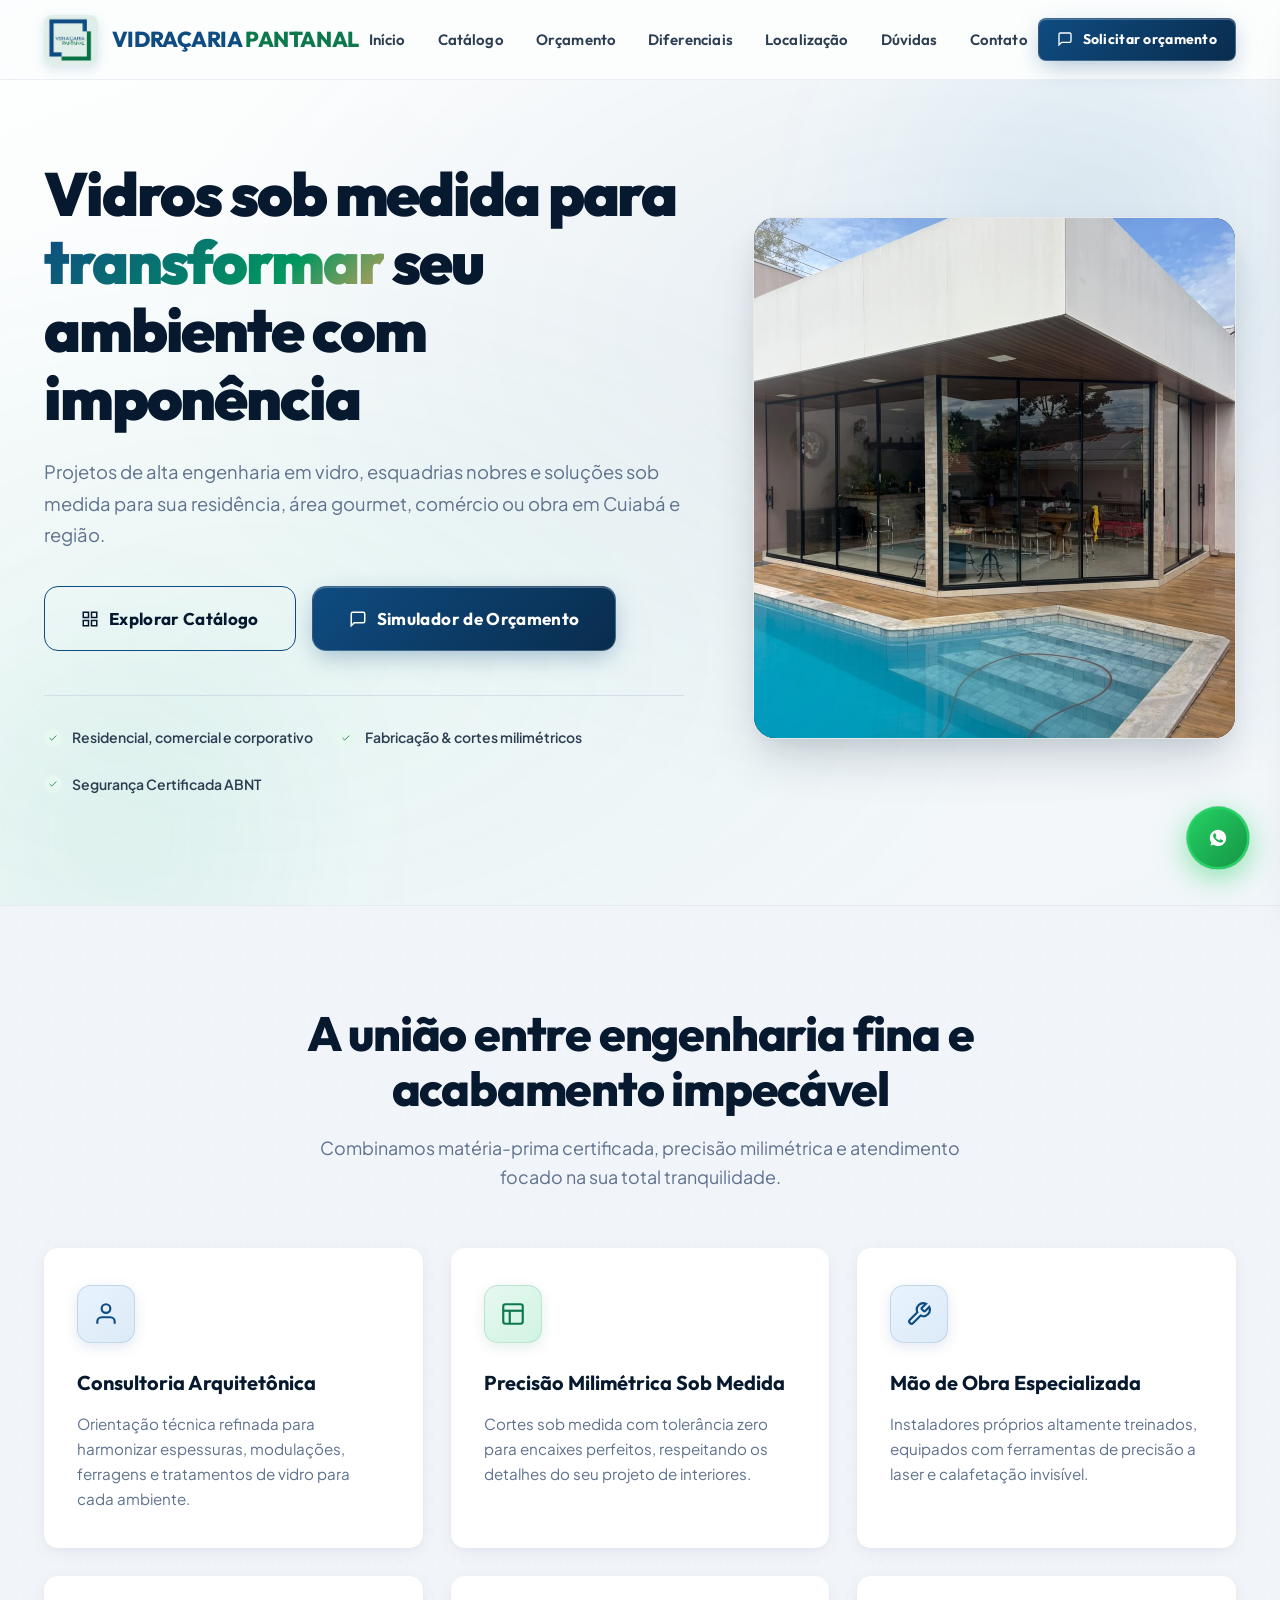
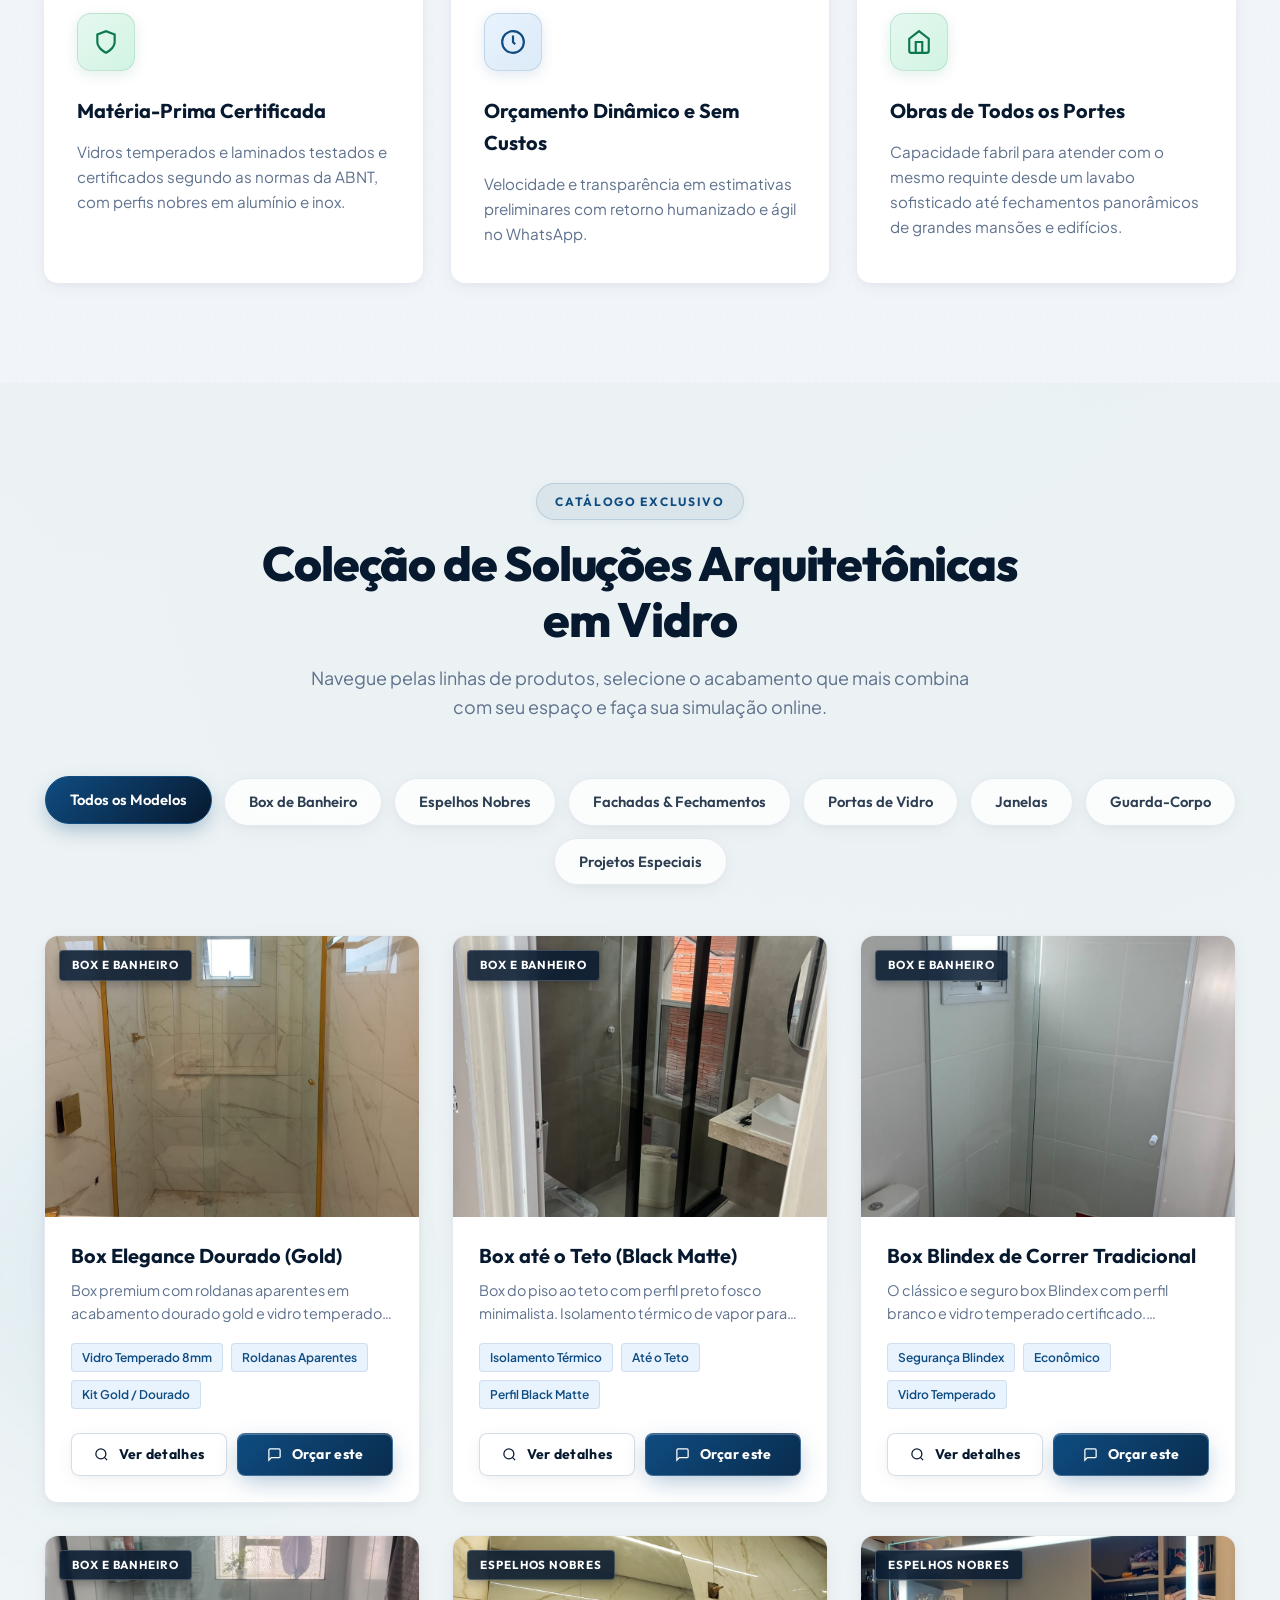
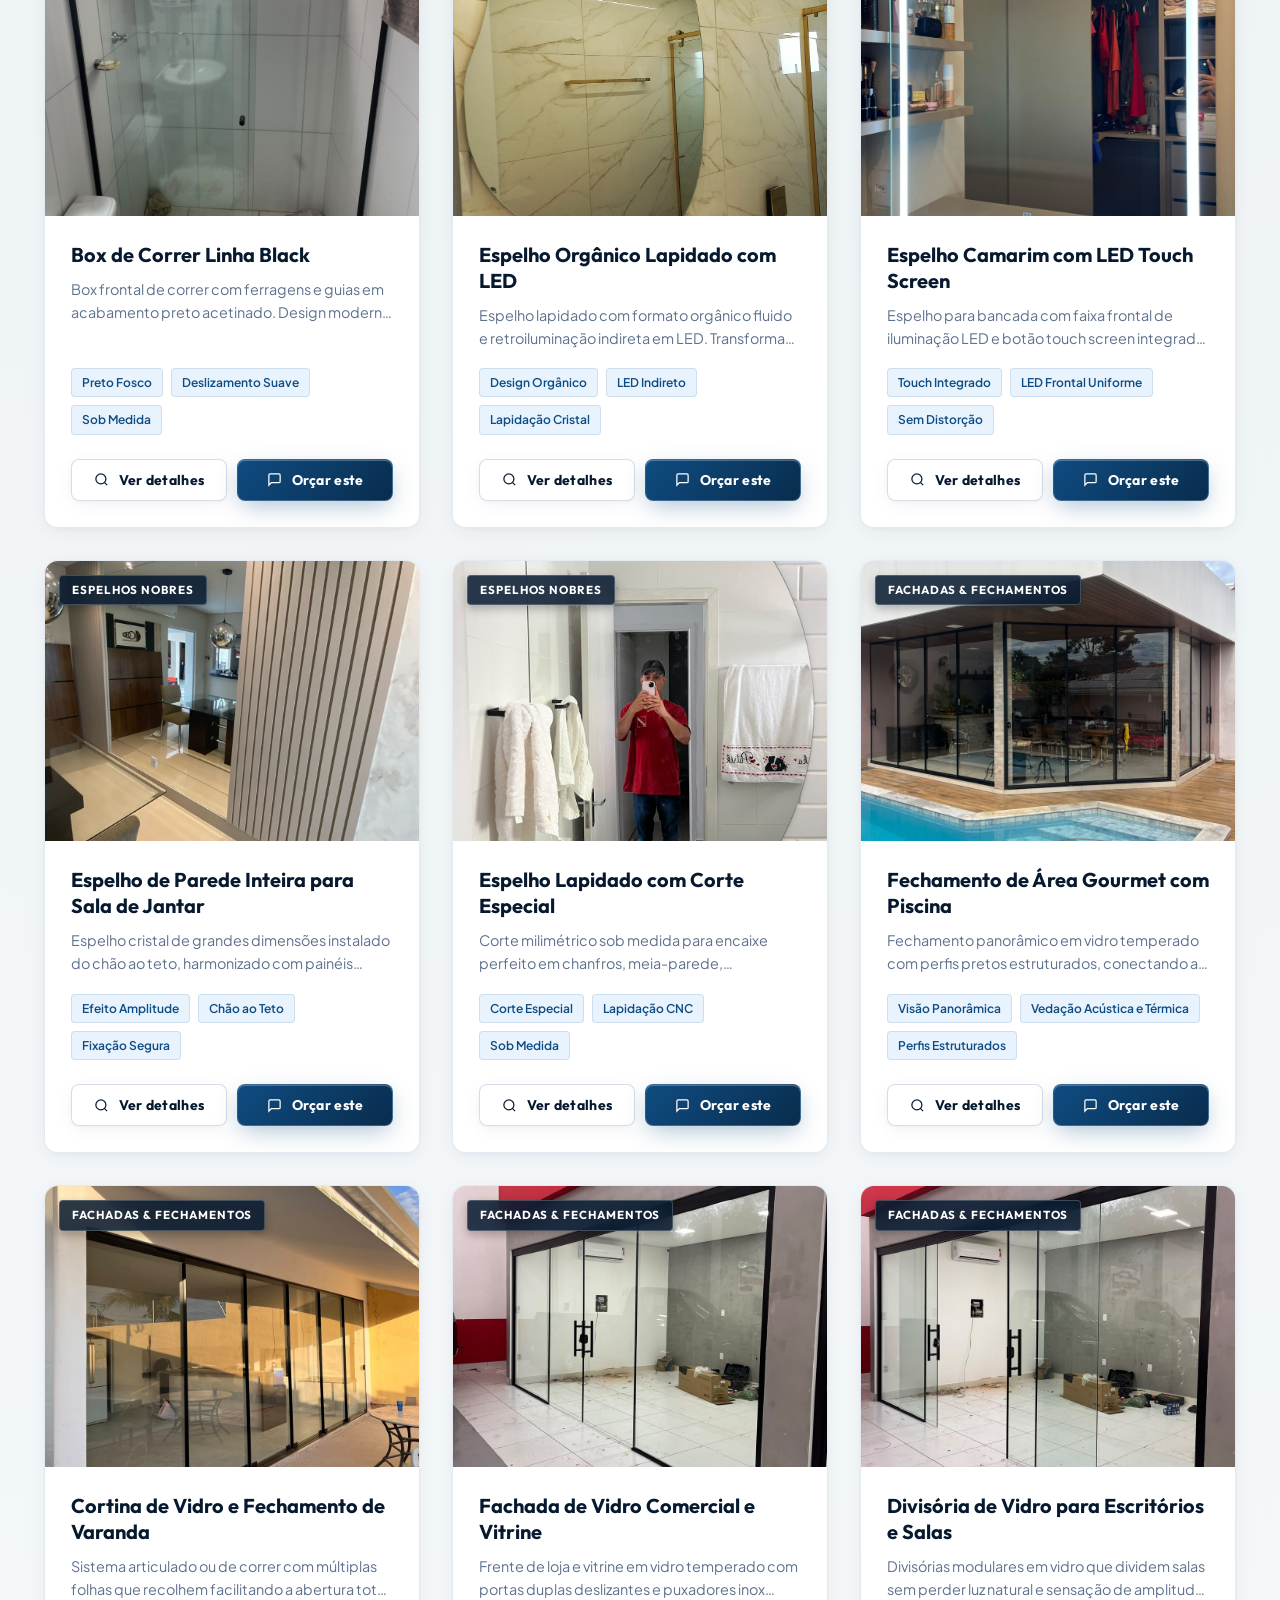
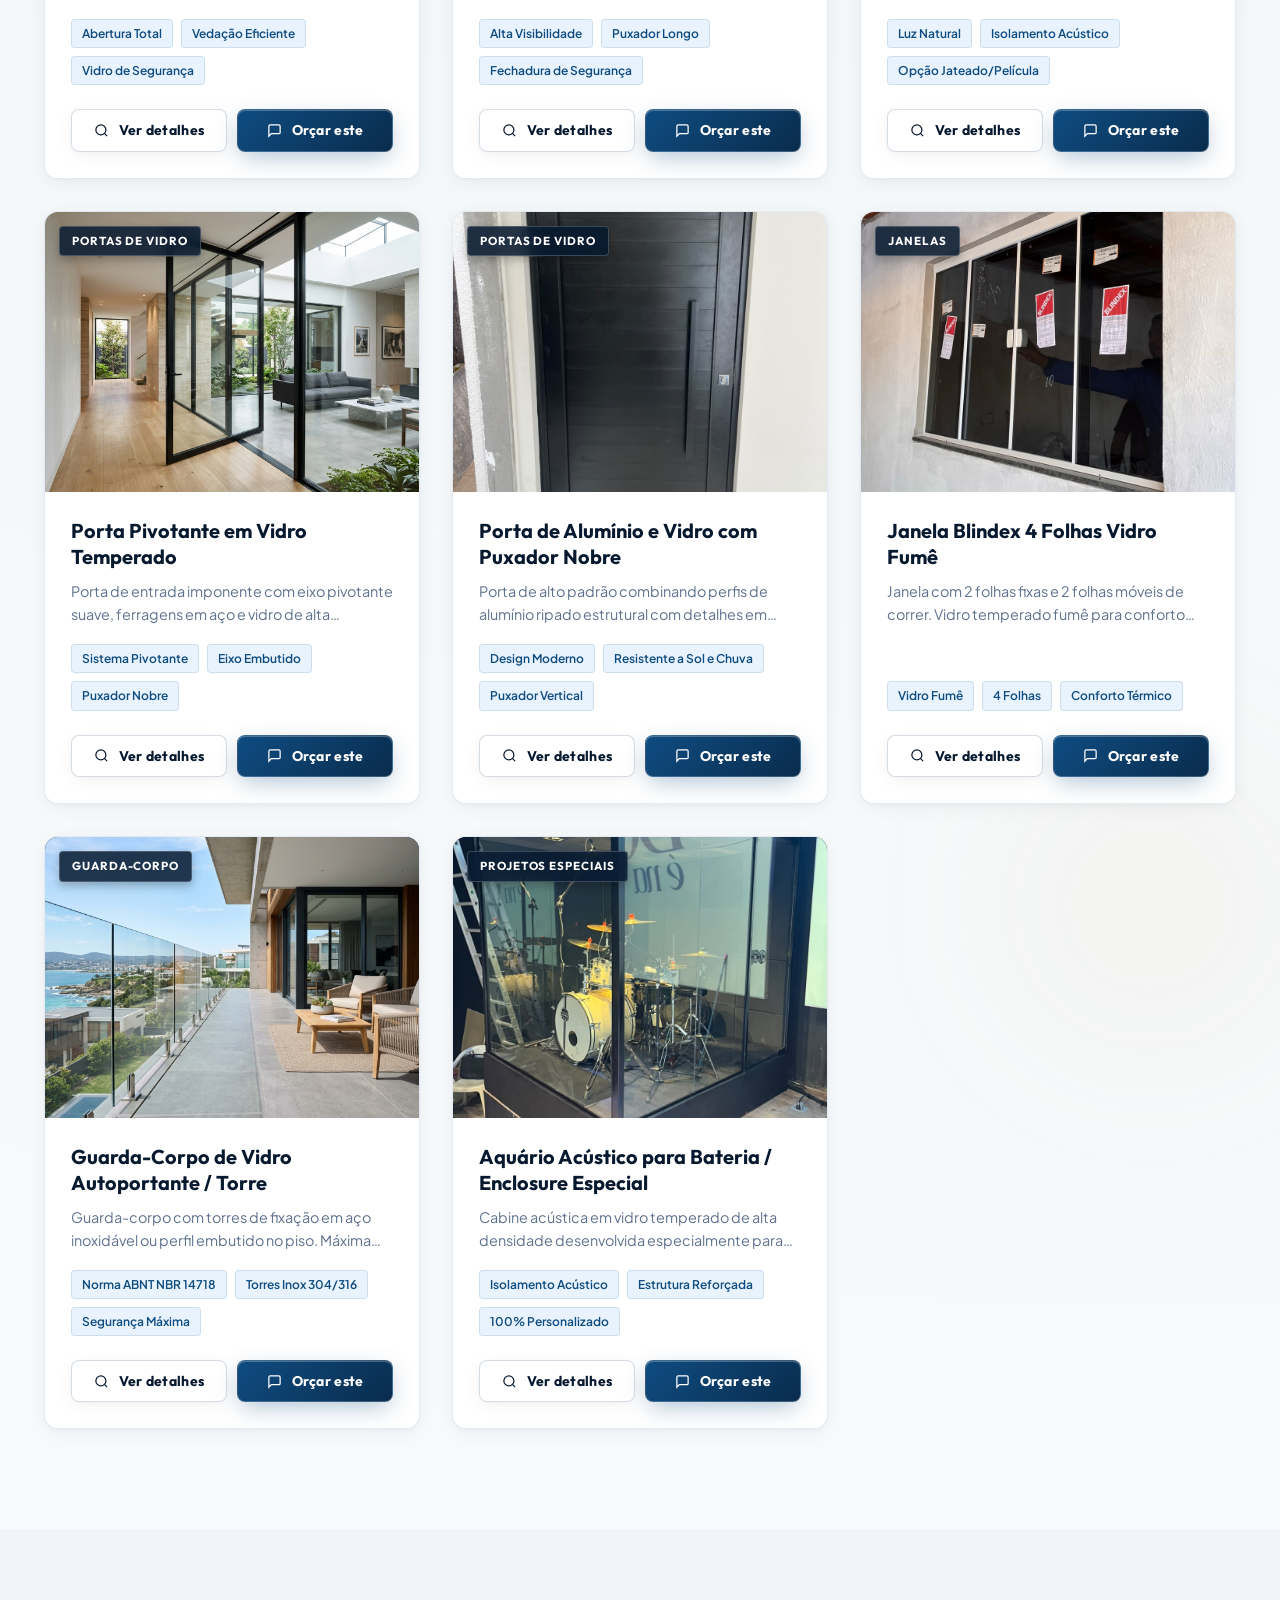
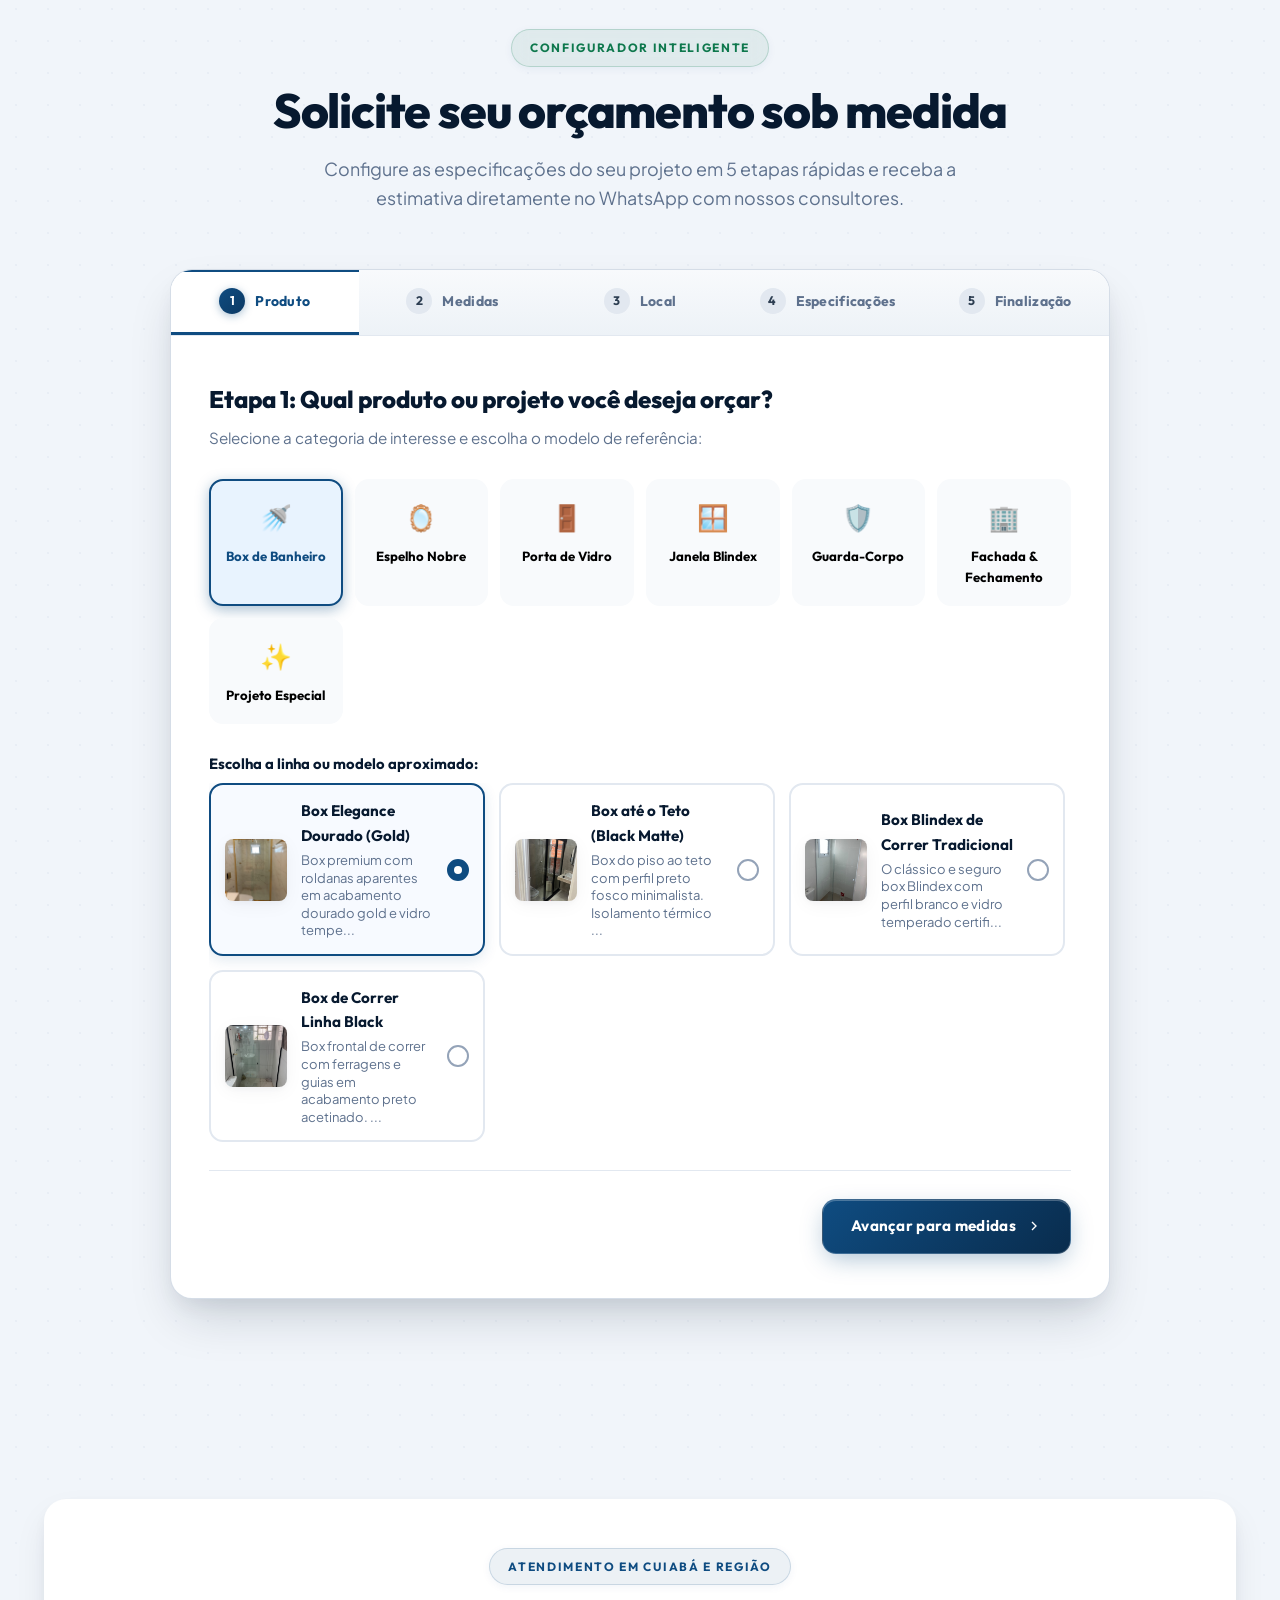
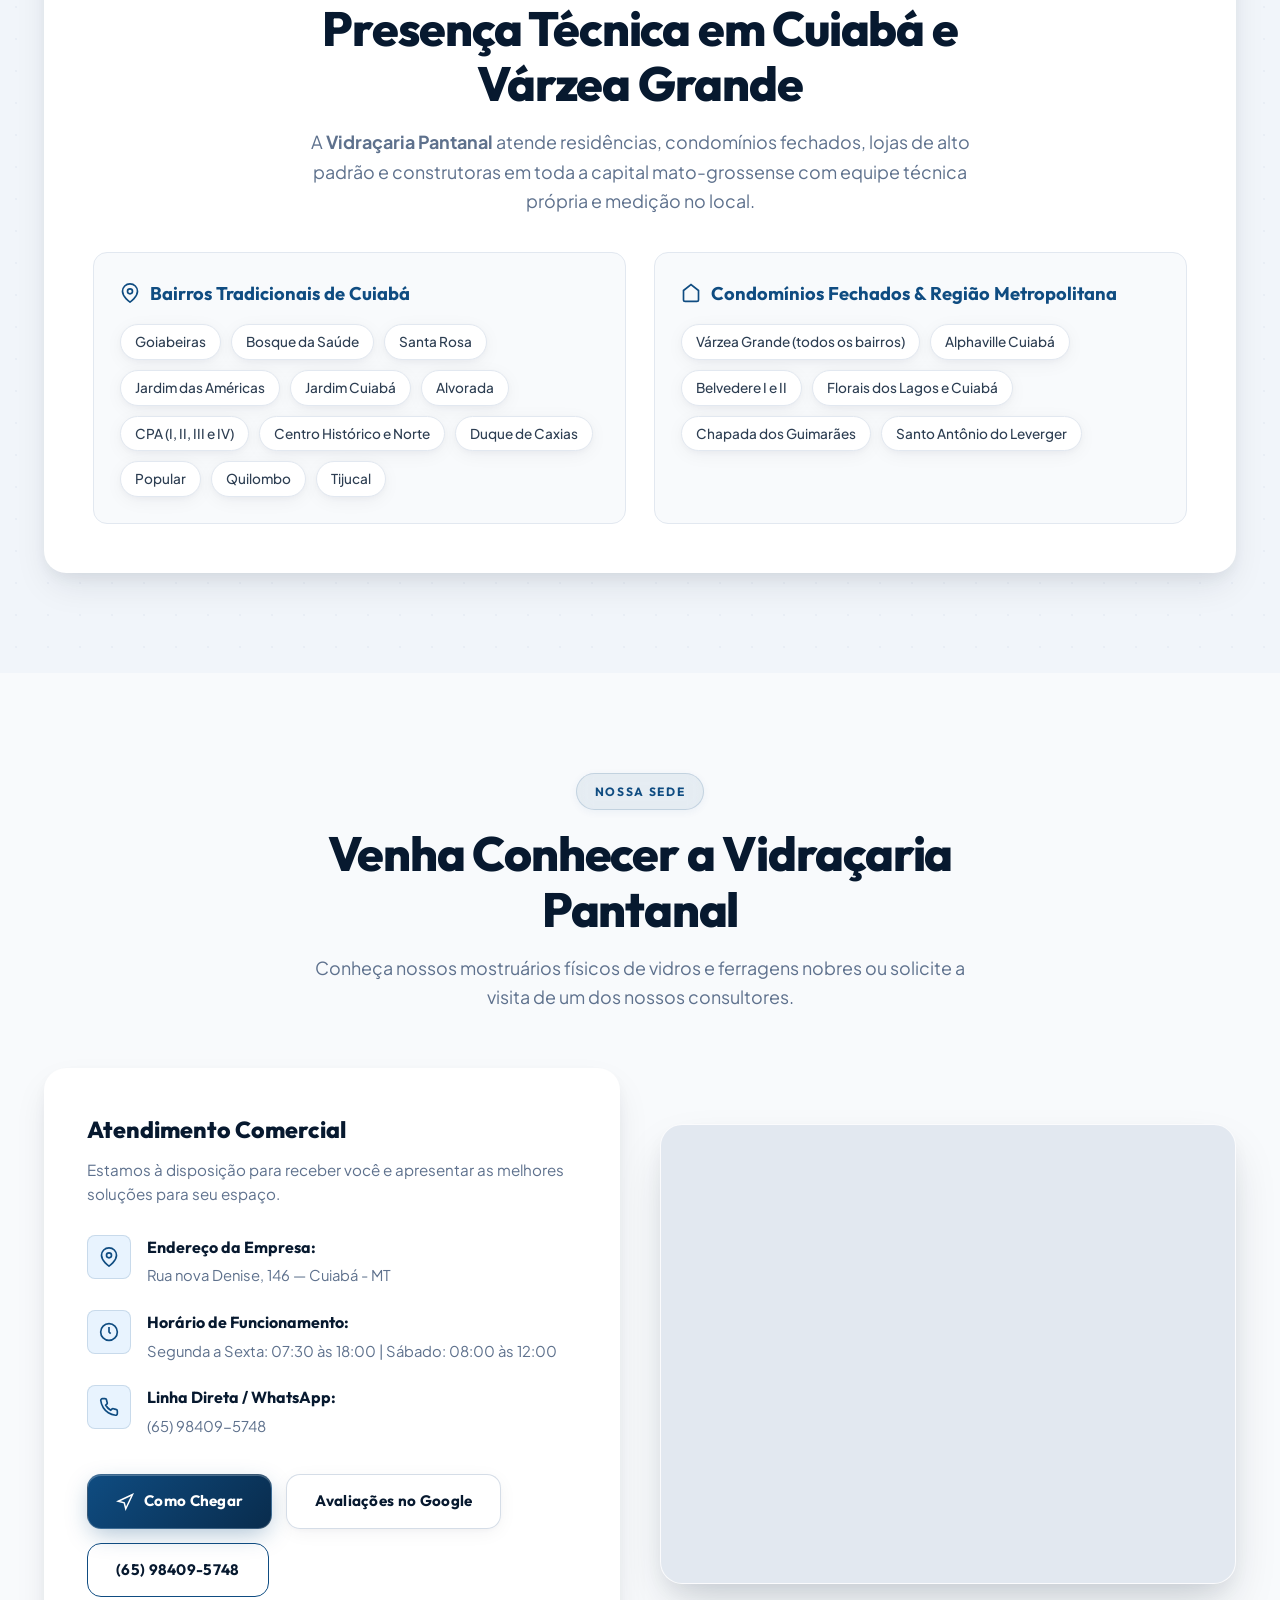
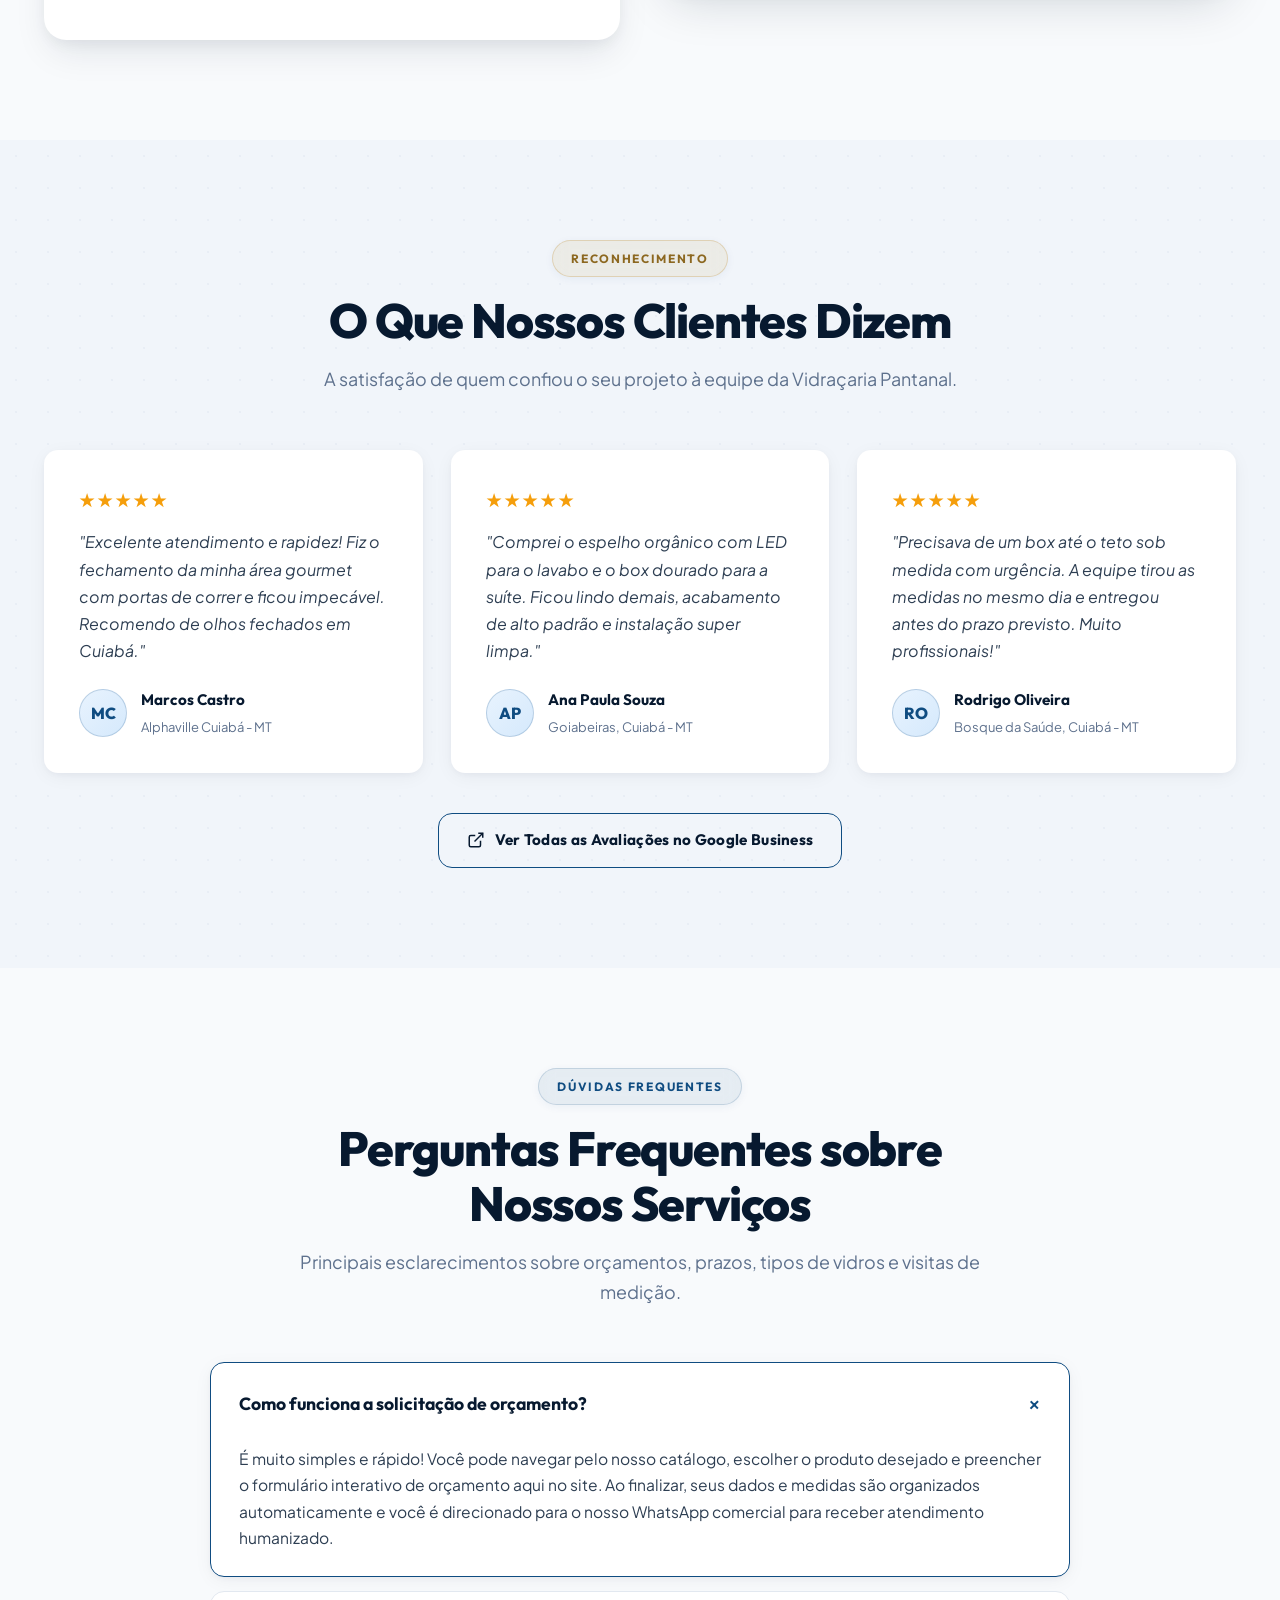
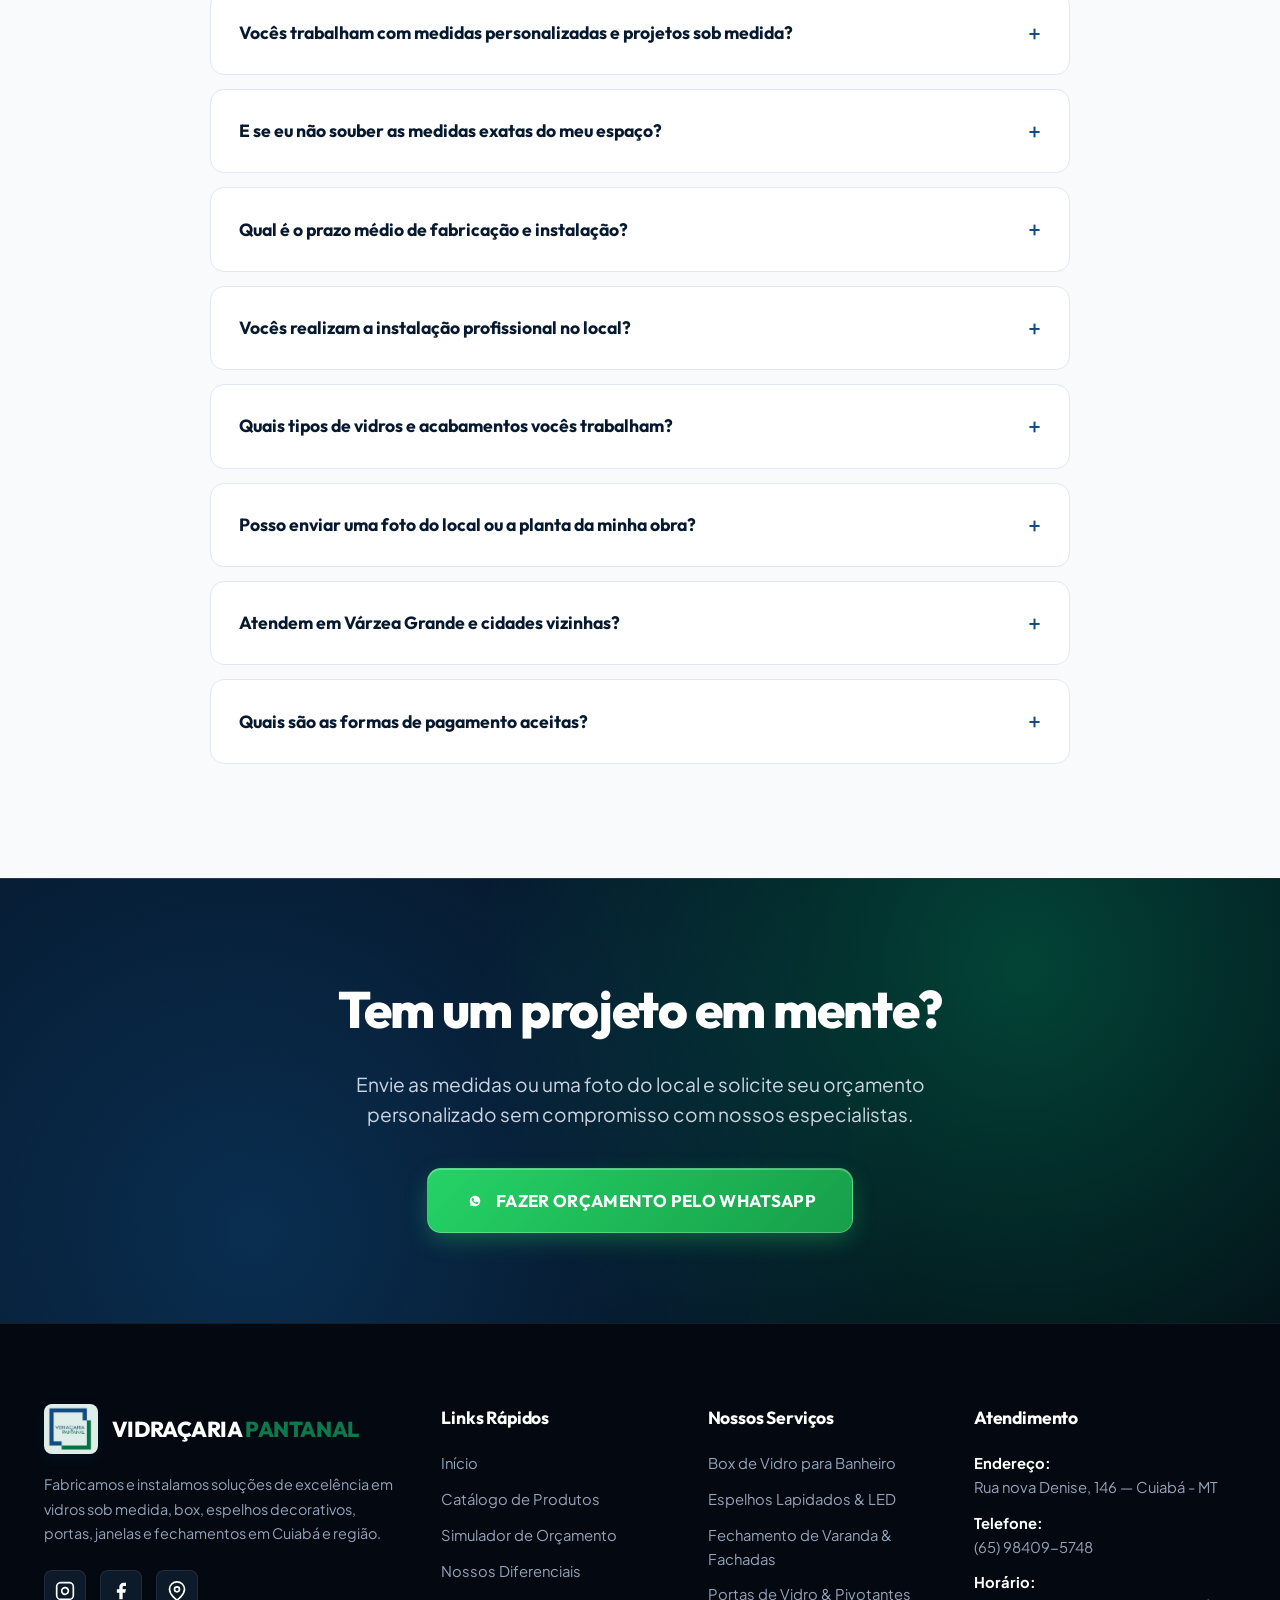
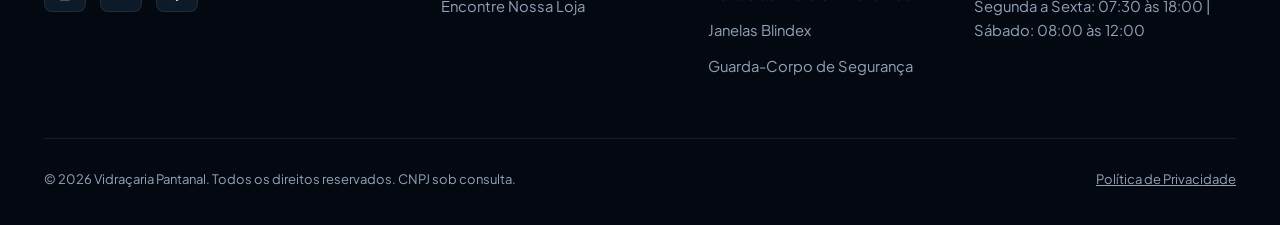
==== index.html @ 02df9bd3 "Initial commit" ====
<!DOCTYPE html>
<html lang="pt-BR">
<head>
  <meta charset="UTF-8">
  <meta name="viewport" content="width=device-width, initial-scale=1.0">
  <title>Vidraçaria Pantanal | Vidros Sob Medida, Box e Espelhos em Cuiabá - MT</title>
  
  <!-- Meta Tags SEO Primárias -->
  <meta name="description" content="Vidraçaria Pantanal em Cuiabá - MT. Especialistas em box de banheiro, espelhos sob medida com LED, portas, janelas, guarda-corpos e fachadas de vidro. Solicite seu orçamento pelo WhatsApp!">
  <meta name="keywords" content="vidraçaria em cuiaba, box de vidro cuiaba, espelhos sob medida cuiaba, vidro temperado cuiaba, guarda-corpo cuiaba, fachada de vidro cuiaba, blindex cuiaba, vidraçaria pantanal">
  <meta name="author" content="Vidraçaria Pantanal">
  <meta name="robots" content="index, follow">
  <link rel="canonical" href="https://vidracariapantanal.com.br/">

  <!-- Open Graph / Redes Sociais -->
  <meta property="og:type" content="business.business">
  <meta property="og:title" content="Vidraçaria Pantanal | Soluções em Vidro Sob Medida em Cuiabá - MT">
  <meta property="og:description" content="Fabricação e instalação de box, espelhos decorativos, portas, janelas e fachadas de vidro em Cuiabá e região. Peça uma estimativa pelo WhatsApp!">
  <meta property="og:url" content="https://vidracariapantanal.com.br/">
  <meta property="og:image" content="assets/images/logo.jpeg">
  <meta property="og:locale" content="pt_BR">
  <meta property="og:site_name" content="Vidraçaria Pantanal">

  <!-- Geo Tags para Local SEO (Cuiabá, Mato Grosso) -->
  <meta name="geo.region" content="BR-MT">
  <meta name="geo.placename" content="Cuiabá">
  <meta name="geo.position" content="-15.59611;-56.09667">
  <meta name="ICBM" content="-15.59611, -56.09667">

  <!-- Favicon -->
  <link rel="icon" type="image/jpeg" href="assets/images/logo.jpeg">

  <!-- Pré-conexão de Fontes Nobres Google -->
  <link rel="preconnect" href="https://fonts.googleapis.com">
  <link rel="preconnect" href="https://fonts.gstatic.com" crossorigin>

  <!-- Folha de Estilos de Ultra-Luxo -->
  <link rel="stylesheet" href="styles.css">

  <!-- Dados Estruturados Schema.org para Empresa Local (LocalBusiness) e FAQ -->
  <script type="application/ld+json">
  {
    "@context": "https://schema.org",
    "@graph": [
      {
        "@type": "HomeAndConstructionBusiness",
        "@id": "https://vidracariapantanal.com.br/#empresa",
        "name": "Vidraçaria Pantanal",
        "image": "assets/images/logo.jpeg",
        "telephone": "+55-65-98409-5748",
        "url": "https://vidracariapantanal.com.br",
        "priceRange": "$$",
        "address": {
          "@type": "PostalAddress",
          "streetAddress": "Rua nova Denise, 146",
          "addressLocality": "Cuiabá",
          "addressRegion": "MT",
          "addressCountry": "BR"
        },
        "geo": {
          "@type": "GeoCoordinates",
          "latitude": -15.59611,
          "longitude": -56.09667
        },
        "openingHoursSpecification": [
          {
            "@type": "OpeningHoursSpecification",
            "dayOfWeek": ["Monday", "Tuesday", "Wednesday", "Thursday", "Friday"],
            "opens": "07:30",
            "closes": "18:00"
          },
          {
            "@type": "OpeningHoursSpecification",
            "dayOfWeek": "Saturday",
            "opens": "08:00",
            "closes": "12:00"
          }
        ],
        "sameAs": [
          "https://maps.app.goo.gl/ByUCTqBySp7iPcoe8?g_st=ic",
          "https://www.instagram.com/pantanalvidros_?stkn=a2Q5czVlcGFrYzRi&utm_source=qr",
          "https://www.facebook.com/PantanalVidros"
        ],
        "areaServed": [
          { "@type": "City", "name": "Cuiabá" },
          { "@type": "City", "name": "Várzea Grande" }
        ],
        "description": "Vidraçaria Pantanal em Cuiabá - MT. Soluções de nobreza e precisão em box de luxo, espelhos com LED, guarda-corpos autoportantes, portas e janelas de vidro temperado e fechamentos sob medida."
      },
      {
        "@type": "FAQPage",
        "mainEntity": [
          {
            "@type": "Question",
            "name": "Como funciona a solicitação de orçamento na Vidraçaria Pantanal?",
            "acceptedAnswer": {
              "@type": "Answer",
              "text": "Você pode escolher o modelo no catálogo, informar as medidas aproximadas no formulário do site e ser direcionado diretamente para o WhatsApp comercial com todos os dados preenchidos."
            }
          },
          {
            "@type": "Question",
            "name": "Vocês trabalham com medidas personalizadas e projetos sob medida?",
            "acceptedAnswer": {
              "@type": "Answer",
              "text": "Sim, todos os nossos projetos de vidros temperados, laminados, box e espelhos são fabricados sob medida para o seu ambiente."
            }
          },
          {
            "@type": "Question",
            "name": "Vocês atendem em Várzea Grande e região metropolitana?",
            "acceptedAnswer": {
              "@type": "Answer",
              "text": "Sim, atendemos Cuiabá, Várzea Grande e cidades vizinhas com fornecimento e instalação profissional no local."
            }
          }
        ]
      }
    ]
  }
  </script>
</head>
<body>

  <!-- ========================================================================
       HEADER / CABEÇALHO FIXO (LIQUID GLASS)
       ======================================================================== -->
  <header class="site-header">
    <div class="container header-container">
      <a href="#inicio" class="brand-logo" title="Vidraçaria Pantanal - Cuiabá MT">
        <img src="assets/images/logo.jpeg" alt="Logo Vidraçaria Pantanal" width="50" height="50">
        <span>VIDRAÇARIA <span class="brand-text-pantanal">PANTANAL</span></span>
      </a>

      <!-- Menu Desktop -->
      <nav class="nav-desktop" aria-label="Navegação Principal">
        <a href="#inicio" class="nav-link">Início</a>
        <a href="#catalogo" class="nav-link">Catálogo</a>
        <a href="#orcamento" class="nav-link">Orçamento</a>

        <a href="#diferenciais" class="nav-link">Diferenciais</a>
        <a href="#localizacao" class="nav-link">Localização</a>
        <a href="#faq" class="nav-link">Dúvidas</a>
        <a href="#contato" class="nav-link">Contato</a>
      </nav>

      <!-- Botão CTA no Topo -->
      <div class="header-cta-group">
        <a href="#orcamento" class="btn btn-primary btn-sm">
          <svg width="16" height="16" viewBox="0 0 24 24" fill="none" stroke="currentColor" stroke-width="2"><path d="M21 15a2 2 0 0 1-2 2H7l-4 4V5a2 2 0 0 1 2-2h14a2 2 0 0 1 2 2z"></path></svg>
          Solicitar orçamento
        </a>
      </div>

      <!-- Botão Hambúrguer Mobile -->
      <button type="button" class="mobile-menu-btn" id="mobile-menu-toggle" aria-label="Abrir menu de navegação">
        <svg width="26" height="26" viewBox="0 0 24 24" fill="none" stroke="currentColor" stroke-width="2.2"><line x1="3" y1="12" x2="21" y2="12"></line><line x1="3" y1="6" x2="21" y2="6"></line><line x1="3" y1="18" x2="21" y2="18"></line></svg>
      </button>
    </div>
  </header>

  <!-- Mobile Drawer Menu -->
  <div class="drawer-overlay" id="drawer-overlay"></div>
  <aside class="mobile-drawer" id="mobile-drawer" aria-label="Menu móvel">
    <div class="drawer-header">
      <div class="brand-logo">
        <img src="assets/images/logo.jpeg" alt="Logo" width="40" height="40">
        <span>VIDRAÇARIA <span class="brand-text-pantanal">PANTANAL</span></span>
      </div>
      <button type="button" class="modal-close-btn" id="drawer-close-btn" aria-label="Fechar menu">✕</button>
    </div>
    <ul class="drawer-links">
      <li><a href="#inicio" class="drawer-link">Início</a></li>
      <li><a href="#catalogo" class="drawer-link">Catálogo de Produtos</a></li>
      <li><a href="#orcamento" class="drawer-link">Calcular Orçamento</a></li>

      <li><a href="#diferenciais" class="drawer-link">Por que nos escolher</a></li>
      <li><a href="#localizacao" class="drawer-link">Onde Estamos</a></li>
      <li><a href="#faq" class="drawer-link">Perguntas Frequentes</a></li>
      <li><a href="#contato" class="drawer-link">Fale Conosco</a></li>
    </ul>
    <div style="margin-top: auto; padding-top: 24px;">
      <a href="https://wa.me/5565984095748?text=Olá!%20Gostaria%20de%20solicitar%20um%20orçamento." target="_blank" rel="noopener" class="btn btn-whatsapp w-100 js-company-wa-link">
        <svg width="20" height="20" viewBox="0 0 24 24" fill="currentColor"><path d="M12.031 6.172c-3.181 0-5.767 2.586-5.768 5.766-.001 1.298.38 2.27 1.019 3.287l-.582 2.128 2.182-.573c.978.58 1.911.928 3.145.929 3.178 0 5.767-2.587 5.768-5.766.001-3.187-2.575-5.77-5.764-5.771zm3.392 8.244c-.144.405-.837.774-1.17.824-.299.045-.677.063-1.092-.069-.252-.08-.575-.187-.988-.365-1.739-.751-2.874-2.502-2.961-2.617-.087-.116-.708-.94-.708-1.793s.448-1.273.607-1.446c.159-.173.346-.217.462-.217l.332.006c.106.005.249-.04.39.298.144.347.491 1.2.534 1.287.043.087.072.188.014.304-.058.116-.087.188-.173.289l-.26.304c-.087.086-.177.18-.076.354.101.174.449.741.964 1.201.662.591 1.221.774 1.394.86s.275.072.376-.043c.101-.116.433-.506.549-.68.116-.173.231-.145.39-.087s1.011.477 1.184.564.289.13.332.202c.043.073.043.419-.101.825z"/></svg>
        WhatsApp Comercial
      </a>
    </div>
  </aside>

  <!-- ========================================================================
       HERO SECTION (LUXO & GRANDEZA ARQUITETÔNICA)
       ======================================================================== -->
  <section class="hero" id="inicio">
    <div class="ambient-glow glow-blue" style="top: -100px; right: -50px;"></div>
    <div class="ambient-glow glow-green" style="bottom: -150px; left: -100px;"></div>

    <div class="container hero-grid">
      <div class="hero-content">


        <h1 class="hero-title">
          Vidros sob medida para <span class="highlight">transformar</span> seu ambiente com imponência
        </h1>

        <p class="hero-desc">
          Projetos de alta engenharia em vidro, esquadrias nobres e soluções sob medida para sua residência, área gourmet, comércio ou obra em Cuiabá e região.
        </p>

        <div class="hero-actions">
          <a href="#catalogo" class="btn btn-outline btn-lg">
            <svg width="18" height="18" viewBox="0 0 24 24" fill="none" stroke="currentColor" stroke-width="2"><rect x="3" y="3" width="7" height="7"></rect><rect x="14" y="3" width="7" height="7"></rect><rect x="14" y="14" width="7" height="7"></rect><rect x="3" y="14" width="7" height="7"></rect></svg>
            Explorar Catálogo
          </a>
          <a href="#orcamento" class="btn btn-primary btn-lg">
            <svg width="18" height="18" viewBox="0 0 24 24" fill="none" stroke="currentColor" stroke-width="2"><path d="M21 15a2 2 0 0 1-2 2H7l-4 4V5a2 2 0 0 1 2-2h14a2 2 0 0 1 2 2z"></path></svg>
            Simulador de Orçamento
          </a>
        </div>

        <div class="hero-trust-badges">
          <div class="trust-item">
            <svg width="18" height="18" viewBox="0 0 24 24" fill="none" stroke="currentColor" stroke-width="2"><polyline points="20 6 9 17 4 12"></polyline></svg>
            <span>Residencial, comercial e corporativo</span>
          </div>
          <div class="trust-item">
            <svg width="18" height="18" viewBox="0 0 24 24" fill="none" stroke="currentColor" stroke-width="2"><polyline points="20 6 9 17 4 12"></polyline></svg>
            <span>Fabricação & cortes milimétricos</span>
          </div>
          <div class="trust-item">
            <svg width="18" height="18" viewBox="0 0 24 24" fill="none" stroke="currentColor" stroke-width="2"><polyline points="20 6 9 17 4 12"></polyline></svg>
            <span>Segurança Certificada ABNT</span>
          </div>
        </div>
      </div>

      <div class="hero-visual">
        <div class="hero-image-wrapper">
          <img 
            src="assets/images/hero-pool-enclosure.jpeg" 
            alt="Fechamento de área gourmet e piscina em vidro temperado pela Vidraçaria Pantanal em Cuiabá" 
            width="600" 
            height="520"
          >
        </div>

      </div>
    </div>
  </section>

  <!-- ========================================================================
       DIFERENCIAIS: NOBREZA E PRECISÃO
       ======================================================================== -->
  <section class="section section-alt" id="diferenciais">
    <div class="container">
      <div class="section-header">

        <h2 class="section-title">A união entre engenharia fina e acabamento impecável</h2>
        <p class="section-subtitle">Combinamos matéria-prima certificada, precisão milimétrica e atendimento focado na sua total tranquilidade.</p>
      </div>

      <div class="differentials-grid">
        <div class="diff-card">
          <div class="diff-icon">
            <svg width="26" height="26" viewBox="0 0 24 24" fill="none" stroke="currentColor" stroke-width="2"><path d="M20 21v-2a4 4 0 0 0-4-4H8a4 4 0 0 0-4 4v2"></path><circle cx="12" cy="7" r="4"></circle></svg>
          </div>
          <h3 class="diff-title">Consultoria Arquitetônica</h3>
          <p class="diff-desc">Orientação técnica refinada para harmonizar espessuras, modulações, ferragens e tratamentos de vidro para cada ambiente.</p>
        </div>

        <div class="diff-card">
          <div class="diff-icon">
            <svg width="26" height="26" viewBox="0 0 24 24" fill="none" stroke="currentColor" stroke-width="2"><rect x="3" y="3" width="18" height="18" rx="2" ry="2"></rect><line x1="3" y1="9" x2="21" y2="9"></line><line x1="9" y1="21" x2="9" y2="9"></line></svg>
          </div>
          <h3 class="diff-title">Precisão Milimétrica Sob Medida</h3>
          <p class="diff-desc">Cortes sob medida com tolerância zero para encaixes perfeitos, respeitando os detalhes do seu projeto de interiores.</p>
        </div>

        <div class="diff-card">
          <div class="diff-icon">
            <svg width="26" height="26" viewBox="0 0 24 24" fill="none" stroke="currentColor" stroke-width="2"><path d="M14.7 6.3a1 1 0 0 0 0 1.4l1.6 1.6a1 1 0 0 0 1.4 0l3.77-3.77a6 6 0 0 1-7.94 7.94l-6.91 6.91a2.12 2.12 0 0 1-3-3l6.91-6.91a6 6 0 0 1 7.94-7.94l-3.76 3.76z"></path></svg>
          </div>
          <h3 class="diff-title">Mão de Obra Especializada</h3>
          <p class="diff-desc">Instaladores próprios altamente treinados, equipados com ferramentas de precisão a laser e calafetação invisível.</p>
        </div>

        <div class="diff-card">
          <div class="diff-icon">
            <svg width="26" height="26" viewBox="0 0 24 24" fill="none" stroke="currentColor" stroke-width="2"><path d="M12 22s8-4 8-10V5l-8-3-8 3v7c0 6 8 10 8 10z"></path></svg>
          </div>
          <h3 class="diff-title">Matéria-Prima Certificada</h3>
          <p class="diff-desc">Vidros temperados e laminados testados e certificados segundo as normas da ABNT, com perfis nobres em alumínio e inox.</p>
        </div>

        <div class="diff-card">
          <div class="diff-icon">
            <svg width="26" height="26" viewBox="0 0 24 24" fill="none" stroke="currentColor" stroke-width="2"><circle cx="12" cy="12" r="10"></circle><polyline points="12 6 12 12 14 14"></polyline></svg>
          </div>
          <h3 class="diff-title">Orçamento Dinâmico e Sem Custos</h3>
          <p class="diff-desc">Velocidade e transparência em estimativas preliminares com retorno humanizado e ágil no WhatsApp.</p>
        </div>

        <div class="diff-card">
          <div class="diff-icon">
            <svg width="26" height="26" viewBox="0 0 24 24" fill="none" stroke="currentColor" stroke-width="2"><path d="M3 9l9-7 9 7v11a2 2 0 0 1-2 2H5a2 2 0 0 1-2-2z"></path><polyline points="9 22 9 12 15 12 15 22"></polyline></svg>
          </div>
          <h3 class="diff-title">Obras de Todos os Portes</h3>
          <p class="diff-desc">Capacidade fabril para atender com o mesmo requinte desde um lavabo sofisticado até fechamentos panorâmicos de grandes mansões e edifícios.</p>
        </div>
      </div>
    </div>
  </section>

  <!-- ========================================================================
       CATÁLOGO DE PRODUTOS (ESTILO GALERIA)
       ======================================================================== -->
  <section class="section" id="catalogo">
    <div class="ambient-glow glow-blue" style="top: 15%; left: -80px;"></div>
    <div class="ambient-glow glow-gold" style="bottom: 10%; right: -60px;"></div>

    <div class="container">
      <div class="section-header">
        <span class="section-badge">Catálogo Exclusivo</span>
        <h2 class="section-title">Coleção de Soluções Arquitetônicas em Vidro</h2>
        <p class="section-subtitle">Navegue pelas linhas de produtos, selecione o acabamento que mais combina com seu espaço e faça sua simulação online.</p>
      </div>

      <!-- Filtros por Categoria -->
      <div class="catalog-filters" role="tablist" aria-label="Filtrar produtos por categoria">
        <button type="button" class="filter-btn active" data-category="todos" role="tab">Todos os Modelos</button>
        <button type="button" class="filter-btn" data-category="box" role="tab">Box de Banheiro</button>
        <button type="button" class="filter-btn" data-category="espelhos" role="tab">Espelhos Nobres</button>
        <button type="button" class="filter-btn" data-category="fachadas" role="tab">Fachadas & Fechamentos</button>
        <button type="button" class="filter-btn" data-category="portas" role="tab">Portas de Vidro</button>
        <button type="button" class="filter-btn" data-category="janelas" role="tab">Janelas</button>
        <button type="button" class="filter-btn" data-category="guarda-corpo" role="tab">Guarda-Corpo</button>
        <button type="button" class="filter-btn" data-category="outros" role="tab">Projetos Especiais</button>
      </div>

      <!-- Grid de Cards do Catálogo -->
      <div class="catalog-grid" id="catalog-grid">
        <!-- Preenchido dinamicamente via script.js -->
      </div>
    </div>
  </section>

  <!-- ========================================================================
       SISTEMA DE ORÇAMENTO INTELIGENTE (CONFIGURADOR EM ETAPAS)
       ======================================================================== -->
  <section class="section section-alt" id="orcamento">
    <div class="container">
      <div class="section-header">
        <span class="section-badge section-badge-accent">Configurador Inteligente</span>
        <h2 class="section-title">Solicite seu orçamento sob medida</h2>
        <p class="section-subtitle">Configure as especificações do seu projeto em 5 etapas rápidas e receba a estimativa diretamente no WhatsApp com nossos consultores.</p>
      </div>

      <div class="wizard-card-wrapper" id="orcamento-form-wrapper">
        <!-- Barra de Progresso das Etapas -->
        <div class="wizard-progress-bar" role="tablist">
          <div class="wizard-step-tab active" data-step="1">
            <span class="step-num">1</span>
            <span>Produto</span>
          </div>
          <div class="wizard-step-tab" data-step="2">
            <span class="step-num">2</span>
            <span>Medidas</span>
          </div>
          <div class="wizard-step-tab" data-step="3">
            <span class="step-num">3</span>
            <span>Local</span>
          </div>
          <div class="wizard-step-tab" data-step="4">
            <span class="step-num">4</span>
            <span>Especificações</span>
          </div>
          <div class="wizard-step-tab" data-step="5">
            <span class="step-num">5</span>
            <span>Finalização</span>
          </div>
        </div>

        <!-- ETAPA 1: O que você precisa? -->
        <div class="wizard-step-pane active" id="wizard-pane-1">
          <div class="pane-heading">
            <h3 class="pane-title">Etapa 1: Qual produto ou projeto você deseja orçar?</h3>
            <p class="pane-subtitle">Selecione a categoria de interesse e escolha o modelo de referência:</p>
          </div>

          <div class="category-picker-grid" id="wizard-category-picker">
            <!-- Gerado via script.js -->
          </div>

          <label class="form-label" style="margin-top: 20px;">Escolha a linha ou modelo aproximado:</label>
          <div class="product-picker-grid" id="wizard-product-picker">
            <!-- Gerado via script.js -->
          </div>

          <div class="wizard-footer-actions">
            <div></div>
            <button type="button" class="btn btn-primary js-wizard-next">
              Avançar para medidas
              <svg width="16" height="16" viewBox="0 0 24 24" fill="none" stroke="currentColor" stroke-width="2"><polyline points="9 18 15 12 9 6"></polyline></svg>
            </button>
          </div>
        </div>

        <!-- ETAPA 2: Qual o tamanho / medidas? -->
        <div class="wizard-step-pane" id="wizard-pane-2">
          <div class="pane-heading">
            <h3 class="pane-title">Etapa 2: Quais são as medidas estimadas do vão?</h3>
            <p class="pane-subtitle">Informe a largura e altura para gerarmos uma estimativa de cálculo de área preliminar.</p>
          </div>

          <!-- Seletor de Unidade -->
          <div class="unit-selector">
            <label class="radio-inline">
              <input type="radio" name="wizard-unit" value="m" checked> Metros (ex: 1.20)
            </label>
            <label class="radio-inline">
              <input type="radio" name="wizard-unit" value="cm"> Centímetros (ex: 120)
            </label>
          </div>

          <div class="measures-grid" id="measures-inputs-group">
            <div class="form-group">
              <label for="wizard-width" class="form-label">Largura do vão:</label>
              <input type="number" step="0.01" min="0" id="wizard-width" class="form-control" placeholder="Ex: 1.20">
            </div>
            <div class="form-group">
              <label for="wizard-height" class="form-label">Altura do vão:</label>
              <input type="number" step="0.01" min="0" id="wizard-height" class="form-control" placeholder="Ex: 1.90">
            </div>
          </div>

          <div class="form-group" style="margin-top: 10px;">
            <label class="checkbox-custom">
              <input type="checkbox" id="wizard-unknown-measures">
              <span>Não sei as medidas exatas do local</span>
            </label>
          </div>

          <div class="notice-box d-none" id="unknown-measures-notice">
            <strong>Fique tranquilo!</strong> Nossa equipe técnica realiza a medição presencial no local com ferramental a laser ou orienta você com suporte via WhatsApp.
          </div>



          <div class="wizard-footer-actions">
            <button type="button" class="btn btn-secondary js-wizard-prev">
              <svg width="16" height="16" viewBox="0 0 24 24" fill="none" stroke="currentColor" stroke-width="2"><polyline points="15 18 9 12 15 6"></polyline></svg>
              Voltar
            </button>
            <button type="button" class="btn btn-primary js-wizard-next">
              Avançar para localização
              <svg width="16" height="16" viewBox="0 0 24 24" fill="none" stroke="currentColor" stroke-width="2"><polyline points="9 18 15 12 9 6"></polyline></svg>
            </button>
          </div>
        </div>

        <!-- ETAPA 3: Onde será instalado? -->
        <div class="wizard-step-pane" id="wizard-pane-3">
          <div class="pane-heading">
            <h3 class="pane-title">Etapa 3: Em qual região o projeto será instalado?</h3>
            <p class="pane-subtitle">Esses detalhes asseguram o planejamento da logística técnica de transporte seguro e instalação.</p>
          </div>

          <div class="form-group">
            <label for="wizard-city" class="form-label">Cidade de Instalação: *</label>
            <select id="wizard-city" class="form-control">
              <option value="Cuiabá" selected>Cuiabá - MT</option>
              <option value="Várzea Grande">Várzea Grande - MT</option>
              <option value="Chapada dos Guimarães">Chapada dos Guimarães - MT</option>
              <option value="Santo Antônio do Leverger">Santo Antônio do Leverger - MT</option>
              <option value="Outra cidade de MT">Outro município de MT</option>
            </select>
          </div>

          <div class="form-group">
            <label for="wizard-neighborhood" class="form-label">Bairro / Condomínio:</label>
            <input type="text" id="wizard-neighborhood" class="form-control" placeholder="Ex: Goiabeiras, Alphaville, Bosque da Saúde, CPA...">
          </div>

          <div class="form-group">
            <label for="wizard-environment" class="form-label">Tipo de Ambiente:</label>
            <select id="wizard-environment" class="form-control">
              <option value="Banheiro Master / Suíte">Banheiro Master / Suíte</option>
              <option value="Sala de Estar / Jantar">Sala de Estar / Jantar</option>
              <option value="Área Gourmet / Varanda / Piscina">Área Gourmet / Varanda / Piscina</option>
              <option value="Fachada Comercial / Vitrine">Fachada Comercial / Vitrine de Loja</option>
              <option value="Ambiente Corporativo / Escritório">Ambiente Corporativo / Escritório</option>
              <option value="Closet / Dormitório">Closet / Dormitório</option>
              <option value="Outro ambiente especial">Outro ambiente especial</option>
            </select>
          </div>

          <div class="wizard-footer-actions">
            <button type="button" class="btn btn-secondary js-wizard-prev">
              <svg width="16" height="16" viewBox="0 0 24 24" fill="none" stroke="currentColor" stroke-width="2"><polyline points="15 18 9 12 15 6"></polyline></svg>
              Voltar
            </button>
            <button type="button" class="btn btn-primary js-wizard-next">
              Avançar para acabamentos
              <svg width="16" height="16" viewBox="0 0 24 24" fill="none" stroke="currentColor" stroke-width="2"><polyline points="9 18 15 12 9 6"></polyline></svg>
            </button>
          </div>
        </div>

        <!-- ETAPA 4: Conte mais sobre o projeto -->
        <div class="wizard-step-pane" id="wizard-pane-4">
          <div class="pane-heading">
            <h3 class="pane-title">Etapa 4: Especificações de Vidros e Ferragens</h3>
            <p class="pane-subtitle">Selecione as características visuais e funcionais desejadas para o seu projeto.</p>
          </div>

          <div class="measures-grid">
            <div class="form-group">
              <label for="wizard-glass-type" class="form-label">Tipo de Vidro:</label>
              <select id="wizard-glass-type" class="form-control">
                <option value="Temperado Incolor 8mm" selected>Temperado Incolor 8mm (Clássico Cristal)</option>
                <option value="Temperado Incolor 10mm">Temperado Incolor 10mm (Robusto)</option>
                <option value="Temperado Fumê 8mm">Temperado Fumê 8mm (Controle de luminosidade)</option>
                <option value="Temperado Verde 8mm">Temperado Verde 8mm</option>
                <option value="Temperado Bronze 8mm">Temperado Bronze 8mm</option>
                <option value="Laminado de Segurança">Laminado de Alta Segurança</option>
                <option value="Espelho Cristal Cebrace 4mm">Espelho Cristal Cebrace / Guardian 4mm</option>
                <option value="Espelho Bronze / Fumê Nobre">Espelho Bronze / Fumê Nobre</option>
                <option value="Quero orientação técnica">Não tenho certeza (Desejo consultoria)</option>
              </select>
            </div>

            <div class="form-group">
              <label for="wizard-finish" class="form-label">Acabamento das Ferragens:</label>
              <select id="wizard-finish" class="form-control">
                <option value="Preto Fosco (Black Matte)" selected>Preto Fosco (Black Matte Minimalista)</option>
                <option value="Dourado Gold (Elegance)">Dourado Gold (Kit Elegance Luxo)</option>
                <option value="Cromado / Inox Polido">Aço Inox / Cromado Brilhante</option>
                <option value="Branco Neve">Branco Neve Eletrostático</option>
                <option value="Bronze / Champagne Nobre">Bronze / Champagne Anodizado</option>
                <option value="A definir com o consultor">A definir com o consultor</option>
              </select>
            </div>
          </div>

          <div class="form-group">
            <label for="wizard-qty" class="form-label">Quantidade de peças ou vãos:</label>
            <input type="number" min="1" max="50" id="wizard-qty" class="form-control" value="1">
          </div>

          <div class="form-group">
            <label for="wizard-notes" class="form-label">Observações arquitetônicas ou necessidades especiais:</label>
            <textarea id="wizard-notes" class="form-control" rows="3" placeholder="Ex: Detalhes de sancas de gesso, rodapé embutido, preferência por roldanas aparentes..."></textarea>
          </div>

          <div class="form-group">
            <label for="wizard-photo" class="form-label">Anexar foto ou planta do local (opcional):</label>
            <input type="file" id="wizard-photo" class="form-control" accept="image/*">
            <div id="photo-upload-feedback" class="notice-box d-none" style="margin-top: 10px;"></div>
          </div>

          <div class="wizard-footer-actions">
            <button type="button" class="btn btn-secondary js-wizard-prev">
              <svg width="16" height="16" viewBox="0 0 24 24" fill="none" stroke="currentColor" stroke-width="2"><polyline points="15 18 9 12 15 6"></polyline></svg>
              Voltar
            </button>
            <button type="button" class="btn btn-primary js-wizard-next">
              Avançar para resumo
              <svg width="16" height="16" viewBox="0 0 24 24" fill="none" stroke="currentColor" stroke-width="2"><polyline points="9 18 15 12 9 6"></polyline></svg>
            </button>
          </div>
        </div>

        <!-- ETAPA 5: Seus dados & Envio via WhatsApp -->
        <div class="wizard-step-pane" id="wizard-pane-5">
          <div class="pane-heading">
            <h3 class="pane-title">Etapa 5: Resumo e Contato para Atendimento</h3>
            <p class="pane-subtitle">Revise os parâmetros do seu projeto antes do encaminhamento prioritário ao WhatsApp da Vidraçaria Pantanal.</p>
          </div>

          <!-- Resumo Dinâmico -->
          <div id="wizard-summary-review">
            <!-- Gerado via script.js -->
          </div>

          <div class="measures-grid">
            <div class="form-group">
              <label for="wizard-name" class="form-label">Seu Nome: *</label>
              <input type="text" id="wizard-name" class="form-control" placeholder="Digite seu nome completo" required>
            </div>
            <div class="form-group">
              <label for="wizard-whatsapp" class="form-label">Seu WhatsApp: *</label>
              <input type="tel" id="wizard-whatsapp" class="form-control" placeholder="(65) 99999-9999" required>
            </div>
          </div>

          <div class="form-group">
            <label for="wizard-email" class="form-label">E-mail (opcional):</label>
            <input type="email" id="wizard-email" class="form-control" placeholder="exemplo@email.com">
          </div>

          <div class="notice-box" style="margin-bottom: 24px;">
            <strong>Pronto para o envio!</strong> Ao clicar no botão abaixo, seus dados e medidas serão perfeitamente estruturados e você iniciará o atendimento imediato com um de nossos especialistas no WhatsApp.
          </div>

          <div class="wizard-footer-actions">
            <button type="button" class="btn btn-secondary js-wizard-prev">
              <svg width="16" height="16" viewBox="0 0 24 24" fill="none" stroke="currentColor" stroke-width="2"><polyline points="15 18 9 12 15 6"></polyline></svg>
              Voltar
            </button>
            <button type="button" class="btn btn-whatsapp btn-lg" id="wizard-submit-whatsapp">
              <svg width="22" height="22" viewBox="0 0 24 24" fill="currentColor"><path d="M12.031 6.172c-3.181 0-5.767 2.586-5.768 5.766-.001 1.298.38 2.27 1.019 3.287l-.582 2.128 2.182-.573c.978.58 1.911.928 3.145.929 3.178 0 5.767-2.587 5.768-5.766.001-3.187-2.575-5.77-5.764-5.771zm3.392 8.244c-.144.405-.837.774-1.17.824-.299.045-.677.063-1.092-.069-.252-.08-.575-.187-.988-.365-1.739-.751-2.874-2.502-2.961-2.617-.087-.116-.708-.94-.708-1.793s.448-1.273.607-1.446c.159-.173.346-.217.462-.217l.332.006c.106.005.249-.04.39.298.144.347.491 1.2.534 1.287.043.087.072.188.014.304-.058.116-.087.188-.173.289l-.26.304c-.087.086-.177.18-.076.354.101.174.449.741.964 1.201.662.591 1.221.774 1.394.86s.275.072.376-.043c.101-.116.433-.506.549-.68.116-.173.231-.145.39-.087s1.011.477 1.184.564.289.13.332.202c.043.073.043.419-.101.825z"/></svg>
              ENVIAR ORÇAMENTO PELO WHATSAPP
            </button>
          </div>
        </div>
      </div>
    </div>
  </section>



  <!-- ========================================================================
       ÁREA DE ATENDIMENTO E SEO LOCAL
       ======================================================================== -->
  <section class="section section-alt" id="atendimento">
    <div class="container">
      <div class="service-area-card">
        <div class="section-header" style="margin-bottom: 24px;">
          <span class="section-badge">Atendimento em Cuiabá e Região</span>
          <h2 class="section-title">Presença Técnica em Cuiabá e Várzea Grande</h2>
          <p class="section-subtitle">
            A <strong>Vidraçaria Pantanal</strong> atende residências, condomínios fechados, lojas de alto padrão e construtoras em toda a capital mato-grossense com equipe técnica própria e medição no local.
          </p>
        </div>

        <div class="regions-grid">
          <div class="region-box">
            <h3 class="region-title">
              <svg width="20" height="20" viewBox="0 0 24 24" fill="none" stroke="currentColor" stroke-width="2"><path d="M21 10c0 7-9 13-9 13s-9-6-9-13a9 9 0 0 1 18 0z"></path><circle cx="12" cy="10" r="3"></circle></svg>
              Bairros Tradicionais de Cuiabá
            </h3>
            <div class="region-tags">
              <span class="region-pill">Goiabeiras</span>
              <span class="region-pill">Bosque da Saúde</span>
              <span class="region-pill">Santa Rosa</span>
              <span class="region-pill">Jardim das Américas</span>
              <span class="region-pill">Jardim Cuiabá</span>
              <span class="region-pill">Alvorada</span>
              <span class="region-pill">CPA (I, II, III e IV)</span>
              <span class="region-pill">Centro Histórico e Norte</span>
              <span class="region-pill">Duque de Caxias</span>
              <span class="region-pill">Popular</span>
              <span class="region-pill">Quilombo</span>
              <span class="region-pill">Tijucal</span>
            </div>
          </div>

          <div class="region-box">
            <h3 class="region-title">
              <svg width="20" height="20" viewBox="0 0 24 24" fill="none" stroke="currentColor" stroke-width="2"><path d="M3 9l9-7 9 7v11a2 2 0 0 1-2 2H5a2 2 0 0 1-2-2z"></path></svg>
              Condomínios Fechados & Região Metropolitana
            </h3>
            <div class="region-tags">
              <span class="region-pill">Várzea Grande (todos os bairros)</span>
              <span class="region-pill">Alphaville Cuiabá</span>
              <span class="region-pill">Belvedere I e II</span>
              <span class="region-pill">Florais dos Lagos e Cuiabá</span>
              <span class="region-pill">Chapada dos Guimarães</span>
              <span class="region-pill">Santo Antônio do Leverger</span>
            </div>
          </div>
        </div>
      </div>
    </div>
  </section>

  <!-- ========================================================================
       GOOGLE BUSINESS PROFILE & LOCALIZAÇÃO
       ======================================================================== -->
  <section class="section" id="localizacao">
    <div class="container">
      <div class="section-header">
        <span class="section-badge">Nossa Sede</span>
        <h2 class="section-title">Venha Conhecer a Vidraçaria Pantanal</h2>
        <p class="section-subtitle">Conheça nossos mostruários físicos de vidros e ferragens nobres ou solicite a visita de um dos nossos consultores.</p>
      </div>

      <div class="location-grid">
        <div class="location-details-card">
          <h3 style="font-family: var(--font-heading); font-size: 1.45rem; font-weight: 800; color: var(--primary-deep); margin-bottom: 10px;">Atendimento Comercial</h3>
          <p style="color: var(--text-muted); font-size: 0.95rem;">Estamos à disposição para receber você e apresentar as melhores soluções para seu espaço.</p>

          <div class="location-info-list">
            <div class="location-info-item">
              <div class="location-info-icon">
                <svg width="20" height="20" viewBox="0 0 24 24" fill="none" stroke="currentColor" stroke-width="2"><path d="M21 10c0 7-9 13-9 13s-9-6-9-13a9 9 0 0 1 18 0z"></path><circle cx="12" cy="10" r="3"></circle></svg>
              </div>
              <div class="location-info-text">
                <strong>Endereço da Empresa:</strong>
                <span class="js-company-address">Rua nova Denise, 146 — Cuiabá - MT</span>
              </div>
            </div>

            <div class="location-info-item">
              <div class="location-info-icon">
                <svg width="20" height="20" viewBox="0 0 24 24" fill="none" stroke="currentColor" stroke-width="2"><circle cx="12" cy="12" r="10"></circle><polyline points="12 6 12 12 14 14"></polyline></svg>
              </div>
              <div class="location-info-text">
                <strong>Horário de Funcionamento:</strong>
                <span class="js-company-hours">Segunda a Sexta: 07:30 às 18:00 | Sábado: 08:00 às 12:00</span>
              </div>
            </div>

            <div class="location-info-item">
              <div class="location-info-icon">
                <svg width="20" height="20" viewBox="0 0 24 24" fill="none" stroke="currentColor" stroke-width="2"><path d="M22 16.92v3a2 2 0 0 1-2.18 2 19.79 19.79 0 0 1-8.63-3.07 19.5 19.5 0 0 1-6-6 19.79 19.79 0 0 1-3.07-8.67A2 2 0 0 1 4.11 2h3a2 2 0 0 1 2 1.72 12.84 12.84 0 0 0 .7 2.81 2 2 0 0 1-.45 2.11L8.09 9.91a16 16 0 0 0 6 6l1.27-1.27a2 2 0 0 1 2.11-.45 12.84 12.84 0 0 0 2.81.7A2 2 0 0 1 22 16.92z"></path></svg>
              </div>
              <div class="location-info-text">
                <strong>Linha Direta / WhatsApp:</strong>
                <a href="tel:5565984095748" class="js-company-phone-link">(65) 98409-5748</a>
              </div>
            </div>
          </div>

          <div class="location-cta-buttons">
            <a href="https://maps.app.goo.gl/ByUCTqBySp7iPcoe8?g_st=ic" target="_blank" rel="noopener" class="btn btn-primary js-company-maps-link">
              <svg width="18" height="18" viewBox="0 0 24 24" fill="none" stroke="currentColor" stroke-width="2"><polygon points="3 11 22 2 13 21 11 13 3 11"></polygon></svg>
              Como Chegar
            </a>
            <a href="https://maps.app.goo.gl/ByUCTqBySp7iPcoe8?g_st=ic" target="_blank" rel="noopener" class="btn btn-secondary js-company-maps-link">
              Avaliações no Google
            </a>
            <a href="tel:5565984095748" class="btn btn-outline js-company-phone-link">
              Ligar Agora
            </a>
          </div>
        </div>

        <div class="map-placeholder-box">
          <iframe 
            src="https://www.google.com/maps/embed?pb=!1m18!1m12!1m3!1d3844.757134376378!2d-56.09667!3d-15.59611!2m3!1f0!2f0!3f0!3m2!1i1024!2i768!4f13.1!3m3!1m2!1s0x0%3A0x0!2zMTXCsDM1JzQ2LjAiUyA1NsKwMDUnNDguMCJX!5e0!3m2!1spt-BR!2sbr!4v1680000000000!5m2!1spt-BR!2sbr" 
            title="Mapa de Localização da Vidraçaria Pantanal em Cuiabá MT" 
            loading="lazy" 
            referrerpolicy="no-referrer-when-downgrade"
            allowfullscreen
          ></iframe>
        </div>
      </div>
    </div>
  </section>

  <!-- ========================================================================
       AVALIAÇÕES E DEPOIMENTOS
       ======================================================================== -->
  <section class="section section-alt" id="avaliacoes">
    <div class="container">
      <div class="section-header">
        <span class="section-badge section-badge-gold">Reconhecimento</span>
        <h2 class="section-title">O Que Nossos Clientes Dizem</h2>
        <p class="section-subtitle">A satisfação de quem confiou o seu projeto à equipe da Vidraçaria Pantanal.</p>
      </div>

      <div class="testimonials-grid">
        <div class="testimonial-card">
          <div class="stars">★★★★★</div>
          <p class="testimonial-quote">"Excelente atendimento e rapidez! Fiz o fechamento da minha área gourmet com portas de correr e ficou impecável. Recomendo de olhos fechados em Cuiabá."</p>
          <div class="testimonial-author">
            <div class="author-avatar">MC</div>
            <div class="author-info">
              <strong>Marcos Castro</strong>
              <small>Alphaville Cuiabá - MT</small>
            </div>
          </div>
        </div>

        <div class="testimonial-card">
          <div class="stars">★★★★★</div>
          <p class="testimonial-quote">"Comprei o espelho orgânico com LED para o lavabo e o box dourado para a suíte. Ficou lindo demais, acabamento de alto padrão e instalação super limpa."</p>
          <div class="testimonial-author">
            <div class="author-avatar">AP</div>
            <div class="author-info">
              <strong>Ana Paula Souza</strong>
              <small>Goiabeiras, Cuiabá - MT</small>
            </div>
          </div>
        </div>

        <div class="testimonial-card">
          <div class="stars">★★★★★</div>
          <p class="testimonial-quote">"Precisava de um box até o teto sob medida com urgência. A equipe tirou as medidas no mesmo dia e entregou antes do prazo previsto. Muito profissionais!"</p>
          <div class="testimonial-author">
            <div class="author-avatar">RO</div>
            <div class="author-info">
              <strong>Rodrigo Oliveira</strong>
              <small>Bosque da Saúde, Cuiabá - MT</small>
            </div>
          </div>
        </div>
      </div>

      <div style="text-align: center; margin-top: 40px;">
        <a href="https://maps.app.goo.gl/ByUCTqBySp7iPcoe8?g_st=ic" target="_blank" rel="noopener" class="btn btn-outline js-company-maps-link">
          <svg width="18" height="18" viewBox="0 0 24 24" fill="none" stroke="currentColor" stroke-width="2"><path d="M18 13v6a2 2 0 0 1-2 2H5a2 2 0 0 1-2-2V8a2 2 0 0 1 2-2h6"></path><polyline points="15 3 21 3 21 9"></polyline><line x1="10" y1="14" x2="21" y2="3"></line></svg>
          Ver Todas as Avaliações no Google Business
        </a>
      </div>
    </div>
  </section>

  <!-- ========================================================================
       FAQ (PERGUNTAS FREQUENTES)
       ======================================================================== -->
  <section class="section" id="faq">
    <div class="container">
      <div class="section-header">
        <span class="section-badge">Dúvidas Frequentes</span>
        <h2 class="section-title">Perguntas Frequentes sobre Nossos Serviços</h2>
        <p class="section-subtitle">Principais esclarecimentos sobre orçamentos, prazos, tipos de vidros e visitas de medição.</p>
      </div>

      <div class="faq-accordion" id="faq-accordion">
        <!-- Renderizado dinamicamente via script.js -->
      </div>
    </div>
  </section>

  <!-- ========================================================================
       CTA BANNER FINAL (IMPACTO NOBRE)
       ======================================================================== -->
  <section class="cta-banner" id="contato">
    <div class="container cta-content">
      <h2 class="cta-title">Tem um projeto em mente?</h2>
      <p class="cta-subtitle">Envie as medidas ou uma foto do local e solicite seu orçamento personalizado sem compromisso com nossos especialistas.</p>
      <a href="https://wa.me/5565984095748?text=Olá!%20Gostaria%20de%20solicitar%20um%20orçamento%20com%20a%20Vidraçaria%20Pantanal." target="_blank" rel="noopener" class="btn btn-whatsapp btn-lg js-company-wa-link">
        <svg width="22" height="22" viewBox="0 0 24 24" fill="currentColor"><path d="M12.031 6.172c-3.181 0-5.767 2.586-5.768 5.766-.001 1.298.38 2.27 1.019 3.287l-.582 2.128 2.182-.573c.978.58 1.911.928 3.145.929 3.178 0 5.767-2.587 5.768-5.766.001-3.187-2.575-5.77-5.764-5.771zm3.392 8.244c-.144.405-.837.774-1.17.824-.299.045-.677.063-1.092-.069-.252-.08-.575-.187-.988-.365-1.739-.751-2.874-2.502-2.961-2.617-.087-.116-.708-.94-.708-1.793s.448-1.273.607-1.446c.159-.173.346-.217.462-.217l.332.006c.106.005.249-.04.39.298.144.347.491 1.2.534 1.287.043.087.072.188.014.304-.058.116-.087.188-.173.289l-.26.304c-.087.086-.177.18-.076.354.101.174.449.741.964 1.201.662.591 1.221.774 1.394.86s.275.072.376-.043c.101-.116.433-.506.549-.68.116-.173.231-.145.39-.087s1.011.477 1.184.564.289.13.332.202c.043.073.043.419-.101.825z"/></svg>
        FAZER ORÇAMENTO PELO WHATSAPP
      </a>
    </div>
  </section>

  <!-- ========================================================================
       FOOTER / RODAPÉ DE GRIFE
       ======================================================================== -->
  <footer class="site-footer">
    <div class="container">
      <div class="footer-grid">
        <div class="footer-brand">
          <div class="brand-logo" style="color: #ffffff;">
            <img src="assets/images/logo.jpeg" alt="Logo Vidraçaria Pantanal" width="44" height="44">
            <span>VIDRAÇARIA <span class="brand-text-pantanal">PANTANAL</span></span>
          </div>
          <p>Fabricamos e instalamos soluções de excelência em vidros sob medida, box, espelhos decorativos, portas, janelas e fechamentos em Cuiabá e região.</p>
          <div class="footer-socials">
            <a href="https://www.instagram.com/pantanalvidros_?stkn=a2Q5czVlcGFrYzRi&utm_source=qr" target="_blank" rel="noopener" class="social-link js-company-insta-link" title="Instagram">
              <svg width="20" height="20" viewBox="0 0 24 24" fill="none" stroke="currentColor" stroke-width="2"><rect x="2" y="2" width="20" height="20" rx="5" ry="5"></rect><path d="M16 11.37A4 4 0 1 1 12.63 8 4 4 0 0 1 16 11.37z"></path><line x1="17.5" y1="6.5" x2="17.51" y2="6.5"></line></svg>
            </a>
            <a href="https://www.facebook.com/PantanalVidros" target="_blank" rel="noopener" class="social-link js-company-fb-link" title="Facebook">
              <svg width="20" height="20" viewBox="0 0 24 24" fill="currentColor"><path d="M18 2h-3a5 5 0 0 0-5 5v3H7v4h3v8h4v-8h3l1-4h-4V7a1 1 0 0 1 1-1h3z"></path></svg>
            </a>
            <a href="https://maps.app.goo.gl/ByUCTqBySp7iPcoe8?g_st=ic" target="_blank" rel="noopener" class="social-link js-company-maps-link" title="Google Maps">
              <svg width="20" height="20" viewBox="0 0 24 24" fill="none" stroke="currentColor" stroke-width="2"><path d="M21 10c0 7-9 13-9 13s-9-6-9-13a9 9 0 0 1 18 0z"></path><circle cx="12" cy="10" r="3"></circle></svg>
            </a>
          </div>
        </div>

        <div>
          <h4 class="footer-title">Links Rápidos</h4>
          <ul class="footer-links">
            <li><a href="#inicio">Início</a></li>
            <li><a href="#catalogo">Catálogo de Produtos</a></li>
            <li><a href="#orcamento">Simulador de Orçamento</a></li>

            <li><a href="#diferenciais">Nossos Diferenciais</a></li>
            <li><a href="#localizacao">Encontre Nossa Loja</a></li>
          </ul>
        </div>

        <div>
          <h4 class="footer-title">Nossos Serviços</h4>
          <ul class="footer-links">
            <li><a href="#catalogo" onclick="setCategoryFilter('box')">Box de Vidro para Banheiro</a></li>
            <li><a href="#catalogo" onclick="setCategoryFilter('espelhos')">Espelhos Lapidados & LED</a></li>
            <li><a href="#catalogo" onclick="setCategoryFilter('fachadas')">Fechamento de Varanda & Fachadas</a></li>
            <li><a href="#catalogo" onclick="setCategoryFilter('portas')">Portas de Vidro & Pivotantes</a></li>
            <li><a href="#catalogo" onclick="setCategoryFilter('janelas')">Janelas Blindex</a></li>
            <li><a href="#catalogo" onclick="setCategoryFilter('guarda-corpo')">Guarda-Corpo de Segurança</a></li>
          </ul>
        </div>

        <div>
          <h4 class="footer-title">Atendimento</h4>
          <ul class="footer-links">
            <li><strong style="color: #ffffff;">Endereço:</strong><br><span class="js-company-address">Rua nova Denise, 146 — Cuiabá - MT</span></li>
            <li><strong style="color: #ffffff;">Telefone:</strong><br><a href="tel:5565984095748" class="js-company-phone-link">(65) 98409-5748</a></li>
            <li><strong style="color: #ffffff;">Horário:</strong><br><span class="js-company-hours">Seg a Sex: 07:30 às 18:00 | Sáb: 08:00 às 12:00</span></li>
          </ul>
        </div>
      </div>

      <div class="footer-bottom">
        <span>© 2026 Vidraçaria Pantanal. Todos os direitos reservados. CNPJ sob consulta.</span>
        <span>
          <button type="button" onclick="openPrivacyModal()" style="background: none; border: none; color: inherit; cursor: pointer; text-decoration: underline;">Política de Privacidade</button>
        </span>
      </div>
    </div>
  </footer>

  <!-- ========================================================================
       BOTÃO FLUTUANTE DO WHATSAPP COM ANEL DE AURORA
       ======================================================================== -->
  <a 
    href="https://wa.me/5565984095748?text=Olá!%20Gostaria%20de%20solicitar%20um%20orçamento%20com%20a%20Vidraçaria%20Pantanal." 
    target="_blank" 
    rel="noopener" 
    class="floating-whatsapp js-company-wa-link" 
    aria-label="Falar com a Vidraçaria Pantanal pelo WhatsApp"
    title="Chame no WhatsApp"
  >
    <svg width="34" height="34" viewBox="0 0 24 24" fill="currentColor"><path d="M12.031 6.172c-3.181 0-5.767 2.586-5.768 5.766-.001 1.298.38 2.27 1.019 3.287l-.582 2.128 2.182-.573c.978.58 1.911.928 3.145.929 3.178 0 5.767-2.587 5.768-5.766.001-3.187-2.575-5.77-5.764-5.771zm3.392 8.244c-.144.405-.837.774-1.17.824-.299.045-.677.063-1.092-.069-.252-.08-.575-.187-.988-.365-1.739-.751-2.874-2.502-2.961-2.617-.087-.116-.708-.94-.708-1.793s.448-1.273.607-1.446c.159-.173.346-.217.462-.217l.332.006c.106.005.249-.04.39.298.144.347.491 1.2.534 1.287.043.087.072.188.014.304-.058.116-.087.188-.173.289l-.26.304c-.087.086-.177.18-.076.354.101.174.449.741.964 1.201.662.591 1.221.774 1.394.86s.275.072.376-.043c.101-.116.433-.506.549-.68.116-.173.231-.145.39-.087s1.011.477 1.184.564.289.13.332.202c.043.073.043.419-.101.825z"/></svg>
  </a>

  <!-- ========================================================================
       BARRA FIXA INFERIOR MOBILE COM FROSTED BLUR
       ======================================================================== -->
  <nav class="mobile-bottom-bar" aria-label="Navegação móvel rápida">
    <a href="#catalogo" class="mobile-bar-btn">
      <svg width="20" height="20" viewBox="0 0 24 24" fill="none" stroke="currentColor" stroke-width="2"><rect x="3" y="3" width="7" height="7"></rect><rect x="14" y="3" width="7" height="7"></rect><rect x="14" y="14" width="7" height="7"></rect><rect x="3" y="14" width="7" height="7"></rect></svg>
      <span>Catálogo</span>
    </a>
    <a href="#orcamento" class="mobile-bar-btn">
      <svg width="20" height="20" viewBox="0 0 24 24" fill="none" stroke="currentColor" stroke-width="2"><path d="M14 2H6a2 2 0 0 0-2 2v16a2 2 0 0 0 2 2h12a2 2 0 0 0 2-2V8z"></path><polyline points="14 2 14 8 20 8"></polyline><line x1="16" y1="13" x2="8" y2="13"></line><line x1="16" y1="17" x2="8" y2="17"></line><polyline points="10 9 9 9 8 9"></polyline></svg>
      <span>Orçamento</span>
    </a>
    <a href="https://wa.me/5565984095748?text=Olá!%20Gostaria%20de%20solicitar%20um%20orçamento%20com%20a%20Vidraçaria%20Pantanal." target="_blank" rel="noopener" class="mobile-bar-btn btn-wa-bar js-company-wa-link">
      <svg width="22" height="22" viewBox="0 0 24 24" fill="currentColor"><path d="M12.031 6.172c-3.181 0-5.767 2.586-5.768 5.766-.001 1.298.38 2.27 1.019 3.287l-.582 2.128 2.182-.573c.978.58 1.911.928 3.145.929 3.178 0 5.767-2.587 5.768-5.766.001-3.187-2.575-5.77-5.764-5.771zm3.392 8.244c-.144.405-.837.774-1.17.824-.299.045-.677.063-1.092-.069-.252-.08-.575-.187-.988-.365-1.739-.751-2.874-2.502-2.961-2.617-.087-.116-.708-.94-.708-1.793s.448-1.273.607-1.446c.159-.173.346-.217.462-.217l.332.006c.106.005.249-.04.39.298.144.347.491 1.2.534 1.287.043.087.072.188.014.304-.058.116-.087.188-.173.289l-.26.304c-.087.086-.177.18-.076.354.101.174.449.741.964 1.201.662.591 1.221.774 1.394.86s.275.072.376-.043c.101-.116.433-.506.549-.68.116-.173.231-.145.39-.087s1.011.477 1.184.564.289.13.332.202c.043.073.043.419-.101.825z"/></svg>
      <span>WhatsApp</span>
    </a>
  </nav>

  <!-- ========================================================================
       MODAL DE DETALHES DO PRODUTO (ALTA DEFINIÇÃO)
       ======================================================================== -->
  <div class="modal-wrapper" id="product-detail-modal" role="dialog" aria-modal="true" aria-labelledby="modal-product-title">
    <div class="modal-overlay"></div>
    <div class="modal-content-card">
      <button type="button" class="modal-close-btn" aria-label="Fechar detalhes">✕</button>
      
      <div class="modal-product-grid">
        <div class="modal-img-wrap">
          <img id="modal-product-img" src="" alt="Produto">
        </div>
        
        <div>
          <span class="product-badge" id="modal-product-category" style="position: static; margin-bottom: 10px; display: inline-block;">Categoria</span>
          <h2 id="modal-product-title" style="font-family: var(--font-heading); font-size: 1.5rem; font-weight: 800; color: var(--primary-deep); margin-bottom: 12px;">Nome do Produto</h2>
          <p id="modal-product-desc" style="font-size: 0.95rem; color: var(--text-body); line-height: 1.65; margin-bottom: 20px;">Descrição completa do produto.</p>

          <div style="margin-bottom: 18px;">
            <strong style="display: block; font-family: var(--font-heading); font-size: 0.9rem; color: var(--primary-deep); margin-bottom: 8px;">Aplicações de Engenharia:</strong>
            <ul id="modal-product-apps" style="padding-left: 20px; font-size: 0.875rem; color: var(--text-muted); line-height: 1.6;"></ul>
          </div>

          <div style="margin-bottom: 18px;">
            <strong style="display: block; font-family: var(--font-heading); font-size: 0.9rem; color: var(--primary-deep); margin-bottom: 8px;">Opções de Vidro & Espessuras:</strong>
            <div id="modal-product-glass"></div>
          </div>

          <div style="margin-bottom: 26px;">
            <strong style="display: block; font-family: var(--font-heading); font-size: 0.9rem; color: var(--primary-deep); margin-bottom: 8px;">Ferragens Nobres & Acabamentos:</strong>
            <div id="modal-product-finishes"></div>
          </div>

          <button type="button" class="btn btn-primary w-100" id="modal-action-btn">
            <svg width="18" height="18" viewBox="0 0 24 24" fill="none" stroke="currentColor" stroke-width="2"><path d="M21 15a2 2 0 0 1-2 2H7l-4 4V5a2 2 0 0 1 2-2h14a2 2 0 0 1 2 2z"></path></svg>
            Quero esse modelo no meu orçamento
          </button>
        </div>
      </div>
    </div>
  </div>

  <!-- ========================================================================
       MODAL DE POLÍTICA DE PRIVACIDADE
       ======================================================================== -->
  <div class="modal-wrapper" id="privacy-modal" role="dialog" aria-modal="true" aria-labelledby="privacy-modal-title">
    <div class="modal-overlay" onclick="closePrivacyModal()"></div>
    <div class="modal-content-card" style="max-width: 650px;">
      <button type="button" class="modal-close-btn" onclick="closePrivacyModal()" aria-label="Fechar política">✕</button>
      <h2 id="privacy-modal-title" style="font-family: var(--font-heading); font-size: 1.45rem; font-weight: 800; color: var(--primary-deep); margin-bottom: 16px;">Política de Privacidade e Proteção de Dados</h2>
      <div style="font-size: 0.925rem; color: var(--text-body); line-height: 1.65; max-height: 60vh; overflow-y: auto; padding-right: 10px;">
        <p style="margin-bottom: 12px;">A <strong>Vidraçaria Pantanal</strong> valoriza a sua privacidade. Esta política descreve como tratamos as informações fornecidas por você em nosso site.</p>
        <p style="margin-bottom: 12px;"><strong>1. Natureza Estática do Site:</strong> Este site não armazena dados em bancos de dados de servidores. Os dados preenchidos no simulador de orçamento são processados exclusivamente em seu navegador e formatados para envio direto ao nosso canal oficial de atendimento via WhatsApp.</p>
        <p style="margin-bottom: 12px;"><strong>2. Uso das Informações:</strong> As informações fornecidas (como nome, telefone e medidas do projeto) são utilizadas exclusivamente para o cálculo e envio do orçamento solicitado e contato comercial direto.</p>
        <p style="margin-bottom: 12px;"><strong>3. Compartilhamento:</strong> Não vendemos, alugamos ou compartilhamos suas informações com terceiros para fins de marketing ou mala direta.</p>
        <p style="margin-bottom: 12px;"><strong>4. Contato do Encarregado:</strong> Caso deseje solicitar a exclusão de qualquer informação ou tenha dúvidas sobre o tratamento de dados, entre em contato através do nosso WhatsApp oficial: <strong>(65) 98409-5748</strong>.</p>
      </div>
      <div style="margin-top: 24px; text-align: right;">
        <button type="button" class="btn btn-secondary" onclick="closePrivacyModal()">Entendi e Fechar</button>
      </div>
    </div>
  </div>

  <!-- Script Principal Vanilla JS -->
  <script src="script.js"></script>
</body>
</html>
---- styles.css ----
/* ==========================================================================
   VIDRAÇARIA PANTANAL - SISTEMA DE DESIGN ULTRA-LUXO & ALTA TECNOLOGIA
   Arquitetura em Vidro, Liquid Glassmorphism, Nobreza e Engenharia Fina
   ========================================================================== */

@import url('https://fonts.googleapis.com/css2?family=Outfit:wght@300;400;500;600;700;800;900&family=Plus+Jakarta+Sans:ital,wght@0,300;0,400;0,500;0,600;0,700;0,800;1,400&display=swap');

/* --- PALETA DE CORES NOBRES & ENGENHARIA CRISTALINA --- */
:root {
  /* Marca e Nobreza */
  --primary-deep: #07192f;        /* Azul Safira Noturno */
  --primary: #0f4c81;             /* Azul Vidro Arquitetônico */
  --primary-hover: #0b3a63;
  --primary-glow: rgba(15, 76, 129, 0.35);
  --primary-light: #e8f3fe;

  --accent: #0e784d;              /* Verde Esmeralda Pantanal */
  --accent-vibrant: #00a86b;
  --accent-hover: #095a3a;
  --accent-glow: rgba(0, 168, 107, 0.35);
  --accent-light: #e6f8f0;

  --gold: #c5a059;                /* Champanhe / Dourado Imperial */
  --gold-light: #fdf8ed;
  --gold-glow: rgba(197, 160, 89, 0.3);

  --whatsapp: #25d366;
  --whatsapp-hover: #1ebd5b;
  --whatsapp-glow: rgba(37, 211, 102, 0.4);

  /* Superfícies & Crystalline Glassmorphism */
  --bg-page: #f8fafc;
  --bg-surface: rgba(255, 255, 255, 0.88);
  --bg-card: #ffffff;
  --bg-dark-section: #050e1a;
  --bg-dark-surface: rgba(10, 24, 44, 0.85);

  --text-main: #09131f;
  --text-body: #2d3e52;
  --text-muted: #5e718d;
  --text-light: #94a3b8;

  /* Bordas de Cristal com Refração */
  --border-crystal: rgba(255, 255, 255, 0.85);
  --border-subtle: #e2e8f0;
  --border-focus: #0f4c81;
  --border-glass-dark: rgba(255, 255, 255, 0.12);

  /* Raios de Arredondamento */
  --radius-xs: 4px;
  --radius-sm: 8px;
  --radius-md: 14px;
  --radius-lg: 22px;
  --radius-xl: 32px;
  --radius-full: 9999px;

  /* Sombras Multicamadas & Glow Prismático */
  --shadow-crystal: 0 4px 20px -2px rgba(9, 25, 45, 0.06), 0 2px 6px -1px rgba(9, 25, 45, 0.04);
  --shadow-elevated: 0 16px 36px -6px rgba(9, 25, 45, 0.10), 0 6px 14px -2px rgba(9, 25, 45, 0.05);
  --shadow-luxury: 0 24px 50px -10px rgba(7, 25, 47, 0.18), 0 10px 20px -4px rgba(7, 25, 47, 0.06);
  --shadow-glow: 0 0 30px rgba(15, 76, 129, 0.18);

  /* Tipografia */
  --font-heading: 'Outfit', -apple-system, BlinkMacSystemFont, sans-serif;
  --font-body: 'Plus Jakarta Sans', -apple-system, BlinkMacSystemFont, sans-serif;

  /* Transições Ultra-fluidas */
  --ease-spring: cubic-bezier(0.16, 1, 0.3, 1);
  --header-height: 80px;
  --bottom-bar-height: 66px;
}

/* --- RESET & FUNDAÇÃO --- */
*, *::before, *::after {
  box-sizing: border-box;
  margin: 0;
  padding: 0;
}

html {
  font-family: var(--font-body);
  color: var(--text-body);
  background-color: var(--bg-page);
  line-height: 1.6;
  -webkit-font-smoothing: antialiased;
  -moz-osx-font-smoothing: grayscale;
  scroll-behavior: smooth;
}

body {
  min-height: 100vh;
  display: flex;
  flex-direction: column;
  position: relative;
  overflow-x: hidden;
  background: 
    radial-gradient(circle at 10% 5%, rgba(15, 76, 129, 0.035) 0%, transparent 40%),
    radial-gradient(circle at 90% 15%, rgba(14, 120, 77, 0.035) 0%, transparent 45%),
    var(--bg-page);
}

@media (max-width: 768px) {
  body {
    padding-bottom: var(--bottom-bar-height);
  }
}

img {
  max-width: 100%;
  height: auto;
  display: block;
}

a {
  color: inherit;
  text-decoration: none;
}

button, input, select, textarea {
  font: inherit;
}

/* --- ILUMINAÇÃO AMBIENTE DECORATIVA (MESH GLOW) --- */
.ambient-glow {
  position: absolute;
  border-radius: 50%;
  filter: blur(90px);
  pointer-events: none;
  z-index: 0;
  opacity: 0.65;
}

.glow-blue {
  width: 480px;
  height: 480px;
  background: radial-gradient(circle, rgba(15, 76, 129, 0.22) 0%, rgba(56, 189, 248, 0.08) 50%, transparent 70%);
}

.glow-green {
  width: 440px;
  height: 440px;
  background: radial-gradient(circle, rgba(0, 168, 107, 0.18) 0%, rgba(16, 185, 129, 0.06) 50%, transparent 70%);
}

.glow-gold {
  width: 380px;
  height: 380px;
  background: radial-gradient(circle, rgba(197, 160, 89, 0.20) 0%, transparent 70%);
}

/* --- ESTRUTURA & RECIPIENTES --- */
.container {
  width: 100%;
  max-width: 1240px;
  margin-left: auto;
  margin-right: auto;
  padding-left: 24px;
  padding-right: 24px;
  position: relative;
  z-index: 1;
}

.section {
  padding-top: 100px;
  padding-bottom: 100px;
  position: relative;
}

.section-alt {
  background-color: #f1f5fa;
  background-image: radial-gradient(rgba(15, 76, 129, 0.04) 1px, transparent 1px);
  background-size: 32px 32px;
}

.section-header {
  text-align: center;
  max-width: 760px;
  margin: 0 auto 56px auto;
}

/* --- IDENTIDADE TIPOGRÁFICA DE NOBREZA --- */
.section-badge {
  display: inline-flex;
  align-items: center;
  gap: 8px;
  font-family: var(--font-heading);
  font-size: 0.75rem;
  font-weight: 700;
  text-transform: uppercase;
  letter-spacing: 0.14em;
  padding: 8px 18px;
  border-radius: var(--radius-full);
  background: rgba(15, 76, 129, 0.08);
  color: var(--primary);
  border: 1px solid rgba(15, 76, 129, 0.16);
  backdrop-filter: blur(8px);
  margin-bottom: 16px;
  box-shadow: 0 2px 8px rgba(15, 76, 129, 0.06);
}

.section-badge-accent {
  background: rgba(14, 120, 77, 0.08);
  color: var(--accent);
  border-color: rgba(14, 120, 77, 0.2);
}

.section-badge-gold {
  background: rgba(197, 160, 89, 0.12);
  color: #8c6820;
  border-color: rgba(197, 160, 89, 0.35);
}

.section-title {
  font-family: var(--font-heading);
  font-size: clamp(2rem, 3.8vw, 3rem);
  font-weight: 800;
  color: var(--primary-deep);
  line-height: 1.15;
  margin-bottom: 16px;
  letter-spacing: -0.025em;
}

.section-subtitle {
  font-size: clamp(1rem, 1.4vw, 1.125rem);
  color: var(--text-muted);
  line-height: 1.65;
  max-width: 680px;
  margin-left: auto;
  margin-right: auto;
}

/* --- BOTÕES COM ACABAMENTO AEROESPACIAL / METÁLICO & CRISTAL --- */
.btn {
  display: inline-flex;
  align-items: center;
  justify-content: center;
  gap: 10px;
  font-family: var(--font-heading);
  font-weight: 700;
  font-size: 0.95rem;
  letter-spacing: 0.02em;
  padding: 14px 28px;
  border-radius: var(--radius-md);
  border: 1px solid transparent;
  cursor: pointer;
  transition: all 0.3s var(--ease-spring);
  text-align: center;
  white-space: nowrap;
  position: relative;
  overflow: hidden;
}

/* Feixe de Luz Especular sobre o Botão */
.btn::after {
  content: "";
  position: absolute;
  top: -50%;
  left: -60%;
  width: 50%;
  height: 200%;
  background: linear-gradient(
    60deg,
    rgba(255, 255, 255, 0) 0%,
    rgba(255, 255, 255, 0.35) 50%,
    rgba(255, 255, 255, 0) 100%
  );
  transform: rotate(25deg);
  transition: all 0.65s ease;
  pointer-events: none;
}

.btn:hover::after {
  left: 130%;
}

.btn:active {
  transform: scale(0.97);
}

.btn-primary {
  background: linear-gradient(135deg, #0f4c81 0%, #092c4d 100%);
  color: #ffffff;
  border: 1px solid rgba(255, 255, 255, 0.2);
  box-shadow: 0 8px 24px -4px var(--primary-glow), inset 0 1px 0 rgba(255, 255, 255, 0.25);
}

.btn-primary:hover {
  background: linear-gradient(135deg, #135d9d 0%, #0c3963 100%);
  box-shadow: 0 12px 30px -4px var(--primary-glow), 0 0 20px rgba(15, 76, 129, 0.3);
  transform: translateY(-2px);
  color: #ffffff;
}

.btn-accent {
  background: linear-gradient(135deg, #0e784d 0%, #07472d 100%);
  color: #ffffff;
  border: 1px solid rgba(255, 255, 255, 0.2);
  box-shadow: 0 8px 24px -4px var(--accent-glow), inset 0 1px 0 rgba(255, 255, 255, 0.25);
}

.btn-accent:hover {
  background: linear-gradient(135deg, #12945f 0%, #095939 100%);
  box-shadow: 0 12px 30px -4px var(--accent-glow);
  transform: translateY(-2px);
  color: #ffffff;
}

.btn-whatsapp {
  background: linear-gradient(135deg, #25d366 0%, #179e49 100%);
  color: #ffffff;
  border: 1px solid rgba(255, 255, 255, 0.25);
  box-shadow: 0 8px 24px -4px var(--whatsapp-glow), inset 0 1px 0 rgba(255, 255, 255, 0.3);
}

.btn-whatsapp:hover {
  background: linear-gradient(135deg, #2ae26e 0%, #1cb053 100%);
  box-shadow: 0 14px 34px -4px var(--whatsapp-glow);
  transform: translateY(-2px);
  color: #ffffff;
}

.btn-secondary {
  background: rgba(255, 255, 255, 0.9);
  backdrop-filter: blur(12px);
  color: var(--primary-deep);
  border: 1px solid rgba(203, 213, 225, 0.8);
  box-shadow: var(--shadow-crystal), inset 0 1px 0 rgba(255, 255, 255, 0.8);
}

.btn-secondary:hover {
  background: #ffffff;
  border-color: var(--primary);
  color: var(--primary);
  transform: translateY(-2px);
  box-shadow: var(--shadow-elevated);
}

.btn-outline {
  background: transparent;
  color: var(--primary-deep);
  border: 1.5px solid var(--primary);
}

.btn-outline:hover {
  background: var(--primary-light);
  color: var(--primary);
  border-color: var(--primary);
  transform: translateY(-2px);
}

.btn-sm {
  padding: 9px 18px;
  font-size: 0.875rem;
  border-radius: var(--radius-sm);
}

.btn-lg {
  padding: 18px 36px;
  font-size: 1.0625rem;
  border-radius: var(--radius-md);
}

.w-100 {
  width: 100%;
}

/* --- HEADER FIXO COM LIQUID GLASS VISUAL --- */
.site-header {
  position: sticky;
  top: 0;
  z-index: 100;
  height: var(--header-height);
  background: rgba(255, 255, 255, 0.85);
  backdrop-filter: blur(18px) saturate(180%);
  -webkit-backdrop-filter: blur(18px) saturate(180%);
  border-bottom: 1px solid rgba(226, 232, 240, 0.7);
  transition: all 0.3s var(--ease-spring);
}

.site-header.scrolled {
  background: rgba(255, 255, 255, 0.94);
  box-shadow: 0 10px 30px -10px rgba(9, 25, 45, 0.1);
  border-bottom-color: rgba(203, 213, 225, 0.9);
}

.header-container {
  display: flex;
  align-items: center;
  justify-content: space-between;
  height: 100%;
}

.brand-logo {
  display: flex;
  align-items: center;
  gap: 14px;
  font-family: var(--font-heading);
  font-weight: 800;
  color: var(--primary);
  font-size: 1.35rem;
  letter-spacing: -0.02em;
}

.brand-logo img {
  height: 50px;
  width: auto;
  border-radius: var(--radius-sm);
  box-shadow: 0 4px 12px rgba(15, 76, 129, 0.15);
  transition: transform 0.3s var(--ease-spring);
}

.brand-logo:hover img {
  transform: scale(1.05);
}

.brand-text-pantanal {
  color: var(--accent);
}

.nav-desktop {
  display: flex;
  align-items: center;
  gap: 32px;
}

.nav-link {
  font-family: var(--font-heading);
  font-weight: 600;
  color: var(--text-body);
  transition: all 0.2s ease;
  font-size: 0.9375rem;
  letter-spacing: 0.01em;
  position: relative;
  padding: 6px 0;
}

.nav-link:hover {
  color: var(--primary);
}

.nav-link::after {
  content: "";
  position: absolute;
  bottom: 0;
  left: 50%;
  width: 0;
  height: 2px;
  background: linear-gradient(90deg, var(--primary), var(--accent));
  transition: all 0.3s var(--ease-spring);
  transform: translateX(-50%);
  border-radius: var(--radius-full);
}

.nav-link:hover::after {
  width: 100%;
}

.header-cta-group {
  display: flex;
  align-items: center;
  gap: 14px;
}

.mobile-menu-btn {
  display: none;
  background: rgba(15, 76, 129, 0.06);
  border: 1px solid var(--border-subtle);
  border-radius: var(--radius-sm);
  cursor: pointer;
  padding: 10px;
  color: var(--primary-deep);
  transition: all 0.2s ease;
}

.mobile-menu-btn:hover {
  background: rgba(15, 76, 129, 0.12);
}

/* --- HERO SECTION: GRANDEZA & IMPONÊNCIA ARQUITETÔNICA --- */
.hero {
  position: relative;
  overflow: hidden;
  background: 
    radial-gradient(ellipse at 75% 30%, rgba(15, 76, 129, 0.08) 0%, transparent 60%),
    radial-gradient(ellipse at 20% 70%, rgba(0, 168, 107, 0.06) 0%, transparent 55%),
    linear-gradient(160deg, #fdfefe 0%, #f1f6fa 100%);
  padding: 80px 0 110px 0;
  border-bottom: 1px solid rgba(226, 232, 240, 0.8);
}

.hero-grid {
  display: grid;
  grid-template-columns: 1.15fr 0.85fr;
  align-items: center;
  gap: 56px;
}

.hero-content {
  max-width: 640px;
}

.hero-tag {
  display: inline-flex;
  align-items: center;
  gap: 8px;
  font-family: var(--font-heading);
  font-size: 0.8125rem;
  font-weight: 700;
  letter-spacing: 0.1em;
  text-transform: uppercase;
  color: var(--accent);
  background: rgba(14, 120, 77, 0.08);
  border: 1px solid rgba(14, 120, 77, 0.25);
  backdrop-filter: blur(8px);
  padding: 8px 18px;
  border-radius: var(--radius-full);
  margin-bottom: 24px;
}

.hero-title {
  font-family: var(--font-heading);
  font-size: clamp(2.5rem, 5vw, 3.8rem);
  font-weight: 900;
  color: var(--primary-deep);
  line-height: 1.12;
  margin-bottom: 24px;
  letter-spacing: -0.035em;
}

.hero-title .highlight {
  position: relative;
  display: inline-block;
  background: linear-gradient(135deg, var(--primary) 0%, #009660 70%, var(--gold) 100%);
  -webkit-background-clip: text;
  -webkit-text-fill-color: transparent;
}

.hero-desc {
  font-size: 1.15rem;
  line-height: 1.7;
  color: var(--text-muted);
  margin-bottom: 36px;
}

.hero-actions {
  display: flex;
  flex-wrap: wrap;
  gap: 16px;
  margin-bottom: 44px;
}

.hero-trust-badges {
  display: flex;
  flex-wrap: wrap;
  align-items: center;
  gap: 24px;
  padding-top: 30px;
  border-top: 1px solid rgba(203, 213, 225, 0.7);
}

.trust-item {
  display: flex;
  align-items: center;
  gap: 10px;
  font-size: 0.875rem;
  font-weight: 600;
  color: var(--text-body);
}

.trust-item svg {
  color: var(--accent);
  background: var(--accent-light);
  padding: 4px;
  border-radius: 50%;
  flex-shrink: 0;
}

.hero-visual {
  position: relative;
}

.hero-image-wrapper {
  position: relative;
  border-radius: var(--radius-lg);
  overflow: hidden;
  box-shadow: var(--shadow-luxury);
  border: 1px solid rgba(255, 255, 255, 0.9);
  background-color: var(--primary-deep);
}

/* Reflexo Especular Translúcido sobre a Imagem Principal */
.hero-image-wrapper::after {
  content: "";
  position: absolute;
  inset: 0;
  background: linear-gradient(
    135deg,
    rgba(255, 255, 255, 0.25) 0%,
    rgba(255, 255, 255, 0) 40%,
    rgba(0, 0, 0, 0.2) 100%
  );
  pointer-events: none;
}

.hero-image-wrapper img {
  width: 100%;
  height: 520px;
  object-fit: cover;
  transition: transform 0.6s var(--ease-spring);
}

.hero-image-wrapper:hover img {
  transform: scale(1.04);
}

/* Card Flutuante de Engenharia / Certificado */
.hero-floating-card {
  position: absolute;
  bottom: 28px;
  left: -28px;
  background: rgba(255, 255, 255, 0.88);
  backdrop-filter: blur(20px) saturate(180%);
  -webkit-backdrop-filter: blur(20px) saturate(180%);
  padding: 20px 24px;
  border-radius: var(--radius-md);
  box-shadow: 0 20px 40px -10px rgba(7, 25, 47, 0.2);
  display: flex;
  align-items: center;
  gap: 16px;
  border: 1px solid rgba(255, 255, 255, 0.9);
  max-width: 310px;
  animation: float-gentle 4s ease-in-out infinite;
}

@keyframes float-gentle {
  0%, 100% { transform: translateY(0); }
  50% { transform: translateY(-8px); }
}

.floating-icon {
  width: 48px;
  height: 48px;
  border-radius: var(--radius-sm);
  background: linear-gradient(135deg, var(--gold-light), #f5e6c8);
  color: var(--gold);
  border: 1px solid rgba(197, 160, 89, 0.35);
  display: flex;
  align-items: center;
  justify-content: center;
  flex-shrink: 0;
  box-shadow: 0 4px 12px rgba(197, 160, 89, 0.2);
}

.floating-text strong {
  display: block;
  font-family: var(--font-heading);
  font-size: 1rem;
  font-weight: 800;
  color: var(--primary-deep);
}

.floating-text small {
  color: var(--text-muted);
  font-size: 0.8125rem;
  line-height: 1.4;
  display: block;
}

/* --- DIFERENCIAIS: CARDS COM REFLEXO ESPECULAR --- */
.differentials-grid {
  display: grid;
  grid-template-columns: repeat(auto-fit, minmax(330px, 1fr));
  gap: 28px;
}

.diff-card {
  background: var(--bg-card);
  padding: 36px 32px;
  border-radius: var(--radius-md);
  border: 1px solid var(--border-crystal);
  box-shadow: var(--shadow-crystal);
  transition: all 0.35s var(--ease-spring);
  position: relative;
  overflow: hidden;
}

/* Faixa de Reflexo Especular */
.diff-card::before {
  content: "";
  position: absolute;
  top: 0;
  left: 0;
  right: 0;
  height: 3px;
  background: linear-gradient(90deg, transparent, var(--primary), transparent);
  opacity: 0;
  transition: opacity 0.3s ease;
}

.diff-card:hover {
  transform: translateY(-6px);
  box-shadow: var(--shadow-elevated);
  border-color: rgba(15, 76, 129, 0.3);
}

.diff-card:hover::before {
  opacity: 1;
}

.diff-icon {
  width: 58px;
  height: 58px;
  border-radius: var(--radius-md);
  background: linear-gradient(135deg, var(--primary-light), #dceaf7);
  color: var(--primary);
  border: 1px solid rgba(15, 76, 129, 0.15);
  display: flex;
  align-items: center;
  justify-content: center;
  margin-bottom: 24px;
  box-shadow: 0 4px 14px rgba(15, 76, 129, 0.12);
}

.diff-card:nth-child(even) .diff-icon {
  background: linear-gradient(135deg, var(--accent-light), #d1f4e3);
  color: var(--accent);
  border-color: rgba(14, 120, 77, 0.15);
  box-shadow: 0 4px 14px rgba(14, 120, 77, 0.12);
}

.diff-title {
  font-family: var(--font-heading);
  font-size: 1.25rem;
  font-weight: 700;
  color: var(--primary-deep);
  margin-bottom: 12px;
}

.diff-desc {
  font-size: 0.95rem;
  color: var(--text-muted);
  line-height: 1.65;
}

/* --- CATÁLOGO & FILTROS PILL GLASS --- */
.catalog-filters {
  display: flex;
  flex-wrap: wrap;
  justify-content: center;
  gap: 12px;
  margin-bottom: 50px;
}

.filter-btn {
  background: rgba(255, 255, 255, 0.8);
  backdrop-filter: blur(10px);
  border: 1px solid var(--border-subtle);
  padding: 11px 24px;
  border-radius: var(--radius-full);
  font-family: var(--font-heading);
  font-weight: 600;
  font-size: 0.925rem;
  color: var(--text-body);
  cursor: pointer;
  transition: all 0.25s var(--ease-spring);
  box-shadow: var(--shadow-crystal);
}

.filter-btn:hover {
  border-color: var(--primary);
  color: var(--primary);
  transform: translateY(-2px);
}

.filter-btn.active {
  background: linear-gradient(135deg, var(--primary) 0%, var(--primary-deep) 100%);
  border-color: var(--primary);
  color: #ffffff;
  box-shadow: 0 8px 20px -3px var(--primary-glow);
  transform: translateY(-2px);
}

.catalog-grid {
  display: grid;
  grid-template-columns: repeat(auto-fill, minmax(290px, 1fr));
  gap: 32px;
}

/* Product Card estilo Vitrine de Galeria */
.product-card {
  background: var(--bg-card);
  border-radius: var(--radius-md);
  overflow: hidden;
  border: 1px solid rgba(226, 232, 240, 0.9);
  box-shadow: var(--shadow-crystal);
  display: flex;
  flex-direction: column;
  transition: all 0.35s var(--ease-spring);
  position: relative;
}

.product-card:hover {
  transform: translateY(-8px);
  box-shadow: var(--shadow-luxury);
  border-color: rgba(15, 76, 129, 0.35);
}

.product-card-image-wrap {
  position: relative;
  aspect-ratio: 4 / 3;
  overflow: hidden;
  background-color: var(--primary-deep);
}

.product-card-img {
  width: 100%;
  height: 100%;
  object-fit: cover;
  transition: transform 0.6s var(--ease-spring);
}

.product-card:hover .product-card-img {
  transform: scale(1.08);
}

/* Badge Estilo Cristal Noturno */
.product-badge {
  position: absolute;
  top: 14px;
  left: 14px;
  background: rgba(7, 25, 47, 0.85);
  backdrop-filter: blur(10px);
  border: 1px solid rgba(255, 255, 255, 0.2);
  color: #ffffff;
  font-family: var(--font-heading);
  font-size: 0.725rem;
  font-weight: 700;
  text-transform: uppercase;
  padding: 5px 12px;
  border-radius: var(--radius-xs);
  letter-spacing: 0.08em;
  box-shadow: 0 4px 10px rgba(0, 0, 0, 0.25);
}

.product-card-content {
  padding: 26px;
  display: flex;
  flex-direction: column;
  flex-grow: 1;
  background: #ffffff;
}

.product-card-title {
  font-family: var(--font-heading);
  font-size: 1.25rem;
  font-weight: 700;
  color: var(--primary-deep);
  margin-bottom: 10px;
  line-height: 1.3;
}

.product-card-desc {
  font-size: 0.9rem;
  color: var(--text-muted);
  line-height: 1.6;
  margin-bottom: 18px;
  display: -webkit-box;
  -webkit-line-clamp: 2;
  -webkit-box-orient: vertical;
  overflow: hidden;
}

.product-card-tags {
  display: flex;
  flex-wrap: wrap;
  gap: 8px;
  margin-bottom: 24px;
  margin-top: auto;
}

.tag-pill {
  font-size: 0.75rem;
  font-weight: 600;
  background-color: var(--primary-light);
  color: var(--primary);
  padding: 4px 10px;
  border-radius: var(--radius-xs);
  border: 1px solid rgba(15, 76, 129, 0.12);
}

.product-card-actions {
  display: grid;
  grid-template-columns: 1fr 1fr;
  gap: 10px;
}

/* --- SIMULADOR DE ORÇAMENTO ESTILO DASHBOARD ARQUITETÔNICO --- */
.wizard-card-wrapper {
  background: #ffffff;
  border-radius: var(--radius-lg);
  border: 1px solid rgba(203, 213, 225, 0.8);
  box-shadow: var(--shadow-luxury);
  overflow: hidden;
  max-width: 940px;
  margin: 0 auto;
  position: relative;
}

.wizard-progress-bar {
  display: flex;
  background: linear-gradient(180deg, #f8fafc 0%, #edf2f7 100%);
  border-bottom: 1px solid var(--border-subtle);
  overflow-x: auto;
  scrollbar-width: none;
}

.wizard-progress-bar::-webkit-scrollbar {
  display: none;
}

.wizard-step-tab {
  flex: 1;
  min-width: 140px;
  padding: 18px 14px;
  display: flex;
  align-items: center;
  justify-content: center;
  gap: 10px;
  font-family: var(--font-heading);
  font-size: 0.875rem;
  font-weight: 700;
  letter-spacing: 0.02em;
  color: var(--text-muted);
  border-bottom: 3px solid transparent;
  transition: all 0.25s ease;
  background: transparent;
}

.wizard-step-tab.active {
  color: var(--primary);
  border-bottom-color: var(--primary);
  background-color: #ffffff;
  box-shadow: inset 0 2px 0 var(--primary);
}

.wizard-step-tab.completed {
  color: var(--accent);
  border-bottom-color: var(--accent);
}

.step-num {
  width: 26px;
  height: 26px;
  border-radius: 50%;
  display: inline-flex;
  align-items: center;
  justify-content: center;
  font-size: 0.775rem;
  font-weight: 700;
  background-color: var(--border-subtle);
  color: var(--text-body);
}

.wizard-step-tab.active .step-num {
  background: linear-gradient(135deg, var(--primary), #0c3963);
  color: #ffffff;
  box-shadow: 0 2px 8px var(--primary-glow);
}

.wizard-step-tab.completed .step-num {
  background: linear-gradient(135deg, var(--accent), #07472d);
  color: #ffffff;
}

.wizard-step-pane {
  display: none;
  padding: 44px 38px;
}

.wizard-step-pane.active {
  display: block;
  animation: fadeIn 0.3s var(--ease-spring);
}

@keyframes fadeIn {
  from { opacity: 0; transform: translateY(8px); }
  to { opacity: 1; transform: translateY(0); }
}

.pane-heading {
  margin-bottom: 28px;
}

.pane-title {
  font-family: var(--font-heading);
  font-size: 1.5rem;
  font-weight: 800;
  color: var(--primary-deep);
  margin-bottom: 8px;
}

.pane-subtitle {
  font-size: 0.95rem;
  color: var(--text-muted);
}

/* Categoria Picker */
.category-picker-grid {
  display: grid;
  grid-template-columns: repeat(auto-fit, minmax(120px, 1fr));
  gap: 12px;
  margin-bottom: 28px;
}

.wizard-cat-card {
  background: #f8fafc;
  border: 2px solid transparent;
  border-radius: var(--radius-md);
  padding: 16px 12px;
  display: flex;
  flex-direction: column;
  align-items: center;
  text-align: center;
  gap: 8px;
  cursor: pointer;
  transition: all 0.25s var(--ease-spring);
}

.wizard-cat-card:hover {
  background: #ffffff;
  border-color: var(--border-subtle);
  transform: translateY(-2px);
  box-shadow: var(--shadow-crystal);
}

.wizard-cat-card.selected {
  background: var(--primary-light);
  border-color: var(--primary);
  color: var(--primary);
  box-shadow: 0 4px 14px var(--primary-glow);
}

.wizard-cat-icon {
  font-size: 1.6rem;
}

.wizard-cat-label {
  font-family: var(--font-heading);
  font-size: 0.825rem;
  font-weight: 700;
}

.product-picker-grid {
  display: grid;
  grid-template-columns: repeat(auto-fit, minmax(270px, 1fr));
  gap: 14px;
  max-height: 380px;
  overflow-y: auto;
  padding-right: 6px;
}

.wizard-product-radio {
  display: flex;
  align-items: center;
  gap: 14px;
  padding: 14px;
  background: #ffffff;
  border: 2px solid var(--border-subtle);
  border-radius: var(--radius-md);
  cursor: pointer;
  transition: all 0.25s var(--ease-spring);
  position: relative;
}

.wizard-product-radio:hover {
  border-color: var(--primary);
  box-shadow: var(--shadow-crystal);
}

.wizard-product-radio.selected {
  border-color: var(--primary);
  background: #f7faff;
  box-shadow: 0 4px 14px rgba(15, 76, 129, 0.12);
}

.wizard-prod-thumb {
  width: 62px;
  height: 62px;
  object-fit: cover;
  border-radius: var(--radius-sm);
  flex-shrink: 0;
  box-shadow: var(--shadow-crystal);
}

.wizard-prod-details {
  flex-grow: 1;
}

.wizard-prod-details strong {
  display: block;
  font-family: var(--font-heading);
  font-size: 0.95rem;
  color: var(--primary-deep);
  margin-bottom: 4px;
}

.wizard-prod-details small {
  color: var(--text-muted);
  font-size: 0.8125rem;
  line-height: 1.35;
  display: block;
}

.wizard-radio-check {
  width: 22px;
  height: 22px;
  border-radius: 50%;
  border: 2px solid var(--text-light);
  flex-shrink: 0;
  display: flex;
  align-items: center;
  justify-content: center;
  transition: all 0.2s ease;
}

.wizard-product-radio.selected .wizard-radio-check {
  border-color: var(--primary);
  background-color: var(--primary);
}

.wizard-product-radio.selected .wizard-radio-check::after {
  content: "";
  width: 8px;
  height: 8px;
  background: #ffffff;
  border-radius: 50%;
}

/* Campos de Formulário Modernos */
.form-group {
  margin-bottom: 22px;
}

.form-label {
  display: block;
  font-family: var(--font-heading);
  font-weight: 700;
  font-size: 0.925rem;
  color: var(--primary-deep);
  margin-bottom: 8px;
}

.form-control {
  width: 100%;
  padding: 14px 18px;
  border: 1.5px solid var(--border-subtle);
  border-radius: var(--radius-md);
  font-size: 0.975rem;
  background-color: #ffffff;
  color: var(--text-main);
  transition: all 0.2s ease;
  box-shadow: inset 0 1px 2px rgba(0, 0, 0, 0.02);
}

.form-control:focus {
  outline: none;
  border-color: var(--primary);
  box-shadow: 0 0 0 4px rgba(15, 76, 129, 0.12);
}

.measures-grid {
  display: grid;
  grid-template-columns: 1fr 1fr;
  gap: 18px;
}

.unit-selector {
  display: flex;
  gap: 20px;
  margin-bottom: 18px;
}

.radio-inline {
  display: flex;
  align-items: center;
  gap: 8px;
  font-weight: 600;
  font-size: 0.925rem;
  cursor: pointer;
  color: var(--text-body);
}

.radio-inline input[type="radio"] {
  width: 18px;
  height: 18px;
  accent-color: var(--primary);
}

.checkbox-custom {
  display: flex;
  align-items: center;
  gap: 12px;
  cursor: pointer;
  font-weight: 600;
  font-size: 0.95rem;
  color: var(--text-body);
}

.checkbox-custom input[type="checkbox"] {
  width: 20px;
  height: 20px;
  accent-color: var(--primary);
}

.notice-box {
  padding: 18px 22px;
  border-radius: var(--radius-md);
  background: var(--primary-light);
  border-left: 4px solid var(--primary);
  font-size: 0.925rem;
  color: var(--primary-deep);
  margin-top: 18px;
  line-height: 1.55;
}

/* Card de Estimativa Estilo Certificado de Engenharia */
.estimate-calc-box {
  background: linear-gradient(135deg, #f0fdf4 0%, #def7ec 100%);
  border: 1px solid rgba(14, 120, 77, 0.3);
  border-radius: var(--radius-md);
  padding: 26px;
  margin-top: 28px;
  box-shadow: 0 10px 25px -5px rgba(14, 120, 77, 0.15);
  position: relative;
}

.estimate-header {
  display: flex;
  justify-content: space-between;
  align-items: center;
  margin-bottom: 10px;
}

.estimate-header span {
  font-family: var(--font-heading);
  font-size: 0.8125rem;
  font-weight: 700;
  text-transform: uppercase;
  letter-spacing: 0.08em;
  color: var(--accent);
}

.estimate-header strong {
  font-size: 1rem;
  color: var(--primary-deep);
}

.estimate-price {
  font-family: var(--font-heading);
  font-size: 1.85rem;
  font-weight: 800;
  color: var(--accent);
  margin-bottom: 10px;
  letter-spacing: -0.02em;
}

.estimate-disclaimer {
  font-size: 0.8125rem;
  color: var(--text-muted);
  line-height: 1.5;
}

/* Resumo da Etapa 5 */
.summary-card {
  background-color: #f8fafc;
  border-radius: var(--radius-md);
  padding: 26px;
  border: 1px solid var(--border-subtle);
  margin-bottom: 26px;
}

.summary-item {
  display: flex;
  justify-content: space-between;
  padding: 10px 0;
  border-bottom: 1px dashed var(--border-subtle);
  font-size: 0.95rem;
}

.summary-item:last-child {
  border-bottom: none;
}

.summary-label {
  color: var(--text-muted);
}

.summary-val {
  font-weight: 700;
  color: var(--primary-deep);
  text-align: right;
}

.summary-estimate-badge {
  background: #ffffff;
  border-radius: var(--radius-sm);
  padding: 16px 20px;
  margin-top: 16px;
  border: 1.5px solid rgba(14, 120, 77, 0.35);
  display: flex;
  flex-direction: column;
  gap: 6px;
  box-shadow: 0 4px 12px rgba(14, 120, 77, 0.08);
}

.summary-estimate-badge small {
  color: var(--text-muted);
  font-weight: 600;
  font-size: 0.825rem;
  text-transform: uppercase;
}

.summary-estimate-badge strong {
  font-family: var(--font-heading);
  font-size: 1.4rem;
  font-weight: 800;
  color: var(--accent);
}

.badge-disclaimer {
  font-size: 0.775rem;
  color: var(--text-muted);
}

.wizard-footer-actions {
  display: flex;
  justify-content: space-between;
  align-items: center;
  padding-top: 28px;
  border-top: 1px solid var(--border-subtle);
  margin-top: 28px;
}

/* --- PROJETOS REALIZADOS (PORTFÓLIO CURADO) --- */
.projects-grid {
  display: grid;
  grid-template-columns: repeat(auto-fit, minmax(340px, 1fr));
  gap: 32px;
}

.project-card {
  background: var(--bg-card);
  border-radius: var(--radius-md);
  overflow: hidden;
  border: 1px solid var(--border-crystal);
  box-shadow: var(--shadow-crystal);
  transition: all 0.35s var(--ease-spring);
  display: flex;
  flex-direction: column;
}

.project-card:hover {
  transform: translateY(-8px);
  box-shadow: var(--shadow-luxury);
  border-color: rgba(15, 76, 129, 0.35);
}

.project-img-wrap {
  position: relative;
  aspect-ratio: 16 / 11;
  overflow: hidden;
  background-color: var(--primary-deep);
}

.project-img {
  width: 100%;
  height: 100%;
  object-fit: cover;
  transition: transform 0.6s var(--ease-spring);
}

.project-card:hover .project-img {
  transform: scale(1.07);
}

.project-category-tag {
  position: absolute;
  bottom: 14px;
  left: 14px;
  background: rgba(7, 25, 47, 0.85);
  backdrop-filter: blur(8px);
  border: 1px solid rgba(255, 255, 255, 0.2);
  color: #ffffff;
  font-family: var(--font-heading);
  font-size: 0.75rem;
  font-weight: 700;
  padding: 5px 12px;
  border-radius: var(--radius-xs);
  letter-spacing: 0.04em;
}

.project-info {
  padding: 26px;
  display: flex;
  flex-direction: column;
  flex-grow: 1;
}

.project-title {
  font-family: var(--font-heading);
  font-size: 1.25rem;
  font-weight: 700;
  color: var(--primary-deep);
  margin-bottom: 10px;
}

.project-desc {
  font-size: 0.9rem;
  color: var(--text-muted);
  line-height: 1.6;
  margin-bottom: 24px;
  flex-grow: 1;
}

/* --- ÁREA DE ATENDIMENTO E SEO LOCAL --- */
.service-area-card {
  background: var(--bg-card);
  border-radius: var(--radius-lg);
  padding: 48px;
  border: 1px solid var(--border-crystal);
  box-shadow: var(--shadow-elevated);
}

.regions-grid {
  display: grid;
  grid-template-columns: repeat(auto-fit, minmax(300px, 1fr));
  gap: 28px;
  margin-top: 36px;
}

.region-box {
  background: #f8fafc;
  border-radius: var(--radius-md);
  padding: 26px;
  border: 1px solid var(--border-subtle);
}

.region-title {
  font-family: var(--font-heading);
  font-size: 1.15rem;
  font-weight: 700;
  color: var(--primary);
  margin-bottom: 16px;
  display: flex;
  align-items: center;
  gap: 10px;
}

.region-tags {
  display: flex;
  flex-wrap: wrap;
  gap: 10px;
}

.region-pill {
  font-size: 0.85rem;
  font-weight: 500;
  background: #ffffff;
  padding: 6px 14px;
  border-radius: var(--radius-full);
  border: 1px solid var(--border-subtle);
  color: var(--text-body);
  box-shadow: var(--shadow-crystal);
  transition: all 0.2s ease;
}

.region-pill:hover {
  border-color: var(--primary);
  color: var(--primary);
}

/* --- GOOGLE BUSINESS & LOCALIZAÇÃO --- */
.location-grid {
  display: grid;
  grid-template-columns: 1fr 1fr;
  gap: 40px;
  align-items: center;
}

.location-details-card {
  background: var(--bg-card);
  padding: 42px;
  border-radius: var(--radius-lg);
  border: 1px solid var(--border-crystal);
  box-shadow: var(--shadow-elevated);
}

.location-info-list {
  display: flex;
  flex-direction: column;
  gap: 22px;
  margin: 28px 0 36px 0;
}

.location-info-item {
  display: flex;
  align-items: flex-start;
  gap: 16px;
}

.location-info-icon {
  width: 44px;
  height: 44px;
  border-radius: var(--radius-sm);
  background: var(--primary-light);
  color: var(--primary);
  border: 1px solid rgba(15, 76, 129, 0.15);
  display: flex;
  align-items: center;
  justify-content: center;
  flex-shrink: 0;
}

.location-info-text strong {
  display: block;
  font-family: var(--font-heading);
  font-size: 1rem;
  color: var(--primary-deep);
  margin-bottom: 2px;
}

.location-info-text span, .location-info-text a {
  font-size: 0.925rem;
  color: var(--text-muted);
}

.location-cta-buttons {
  display: flex;
  flex-wrap: wrap;
  gap: 14px;
}

.map-placeholder-box {
  height: 460px;
  border-radius: var(--radius-lg);
  overflow: hidden;
  box-shadow: var(--shadow-luxury);
  border: 1px solid var(--border-crystal);
  position: relative;
  background: #e2e8f0;
}

.map-placeholder-box iframe {
  width: 100%;
  height: 100%;
  border: none;
}

/* --- DEPOIMENTOS --- */
.testimonials-grid {
  display: grid;
  grid-template-columns: repeat(auto-fit, minmax(320px, 1fr));
  gap: 28px;
}

.testimonial-card {
  background: var(--bg-card);
  padding: 34px;
  border-radius: var(--radius-md);
  border: 1px solid var(--border-crystal);
  box-shadow: var(--shadow-crystal);
  display: flex;
  flex-direction: column;
  justify-content: space-between;
  transition: all 0.3s ease;
}

.testimonial-card:hover {
  transform: translateY(-4px);
  box-shadow: var(--shadow-elevated);
}

.stars {
  color: #f59e0b;
  margin-bottom: 14px;
  font-size: 1.15rem;
  letter-spacing: 2px;
}

.testimonial-quote {
  font-size: 1rem;
  color: var(--text-body);
  line-height: 1.7;
  font-style: italic;
  margin-bottom: 24px;
}

.testimonial-author {
  display: flex;
  align-items: center;
  gap: 14px;
}

.author-avatar {
  width: 48px;
  height: 48px;
  border-radius: 50%;
  background: linear-gradient(135deg, var(--primary-light), #d5e9fc);
  color: var(--primary);
  font-family: var(--font-heading);
  font-weight: 800;
  display: flex;
  align-items: center;
  justify-content: center;
  border: 1px solid rgba(15, 76, 129, 0.2);
}

.author-info strong {
  display: block;
  font-family: var(--font-heading);
  font-size: 0.95rem;
  color: var(--primary-deep);
}

.author-info small {
  color: var(--text-muted);
  font-size: 0.8125rem;
}

/* --- FAQ ACCORDION --- */
.faq-accordion {
  max-width: 860px;
  margin: 0 auto;
}

.faq-item {
  background: var(--bg-card);
  border: 1px solid var(--border-subtle);
  border-radius: var(--radius-md);
  margin-bottom: 14px;
  overflow: hidden;
  transition: all 0.25s ease;
}

.faq-item.active {
  border-color: var(--primary);
  box-shadow: var(--shadow-crystal);
}

.faq-question {
  width: 100%;
  background: none;
  border: none;
  padding: 22px 28px;
  font-family: var(--font-heading);
  font-size: 1.1rem;
  font-weight: 700;
  color: var(--primary-deep);
  text-align: left;
  display: flex;
  justify-content: space-between;
  align-items: center;
  cursor: pointer;
}

.faq-icon {
  font-size: 1.5rem;
  color: var(--primary);
  font-weight: 400;
  transition: transform 0.25s ease;
}

.faq-item.active .faq-icon {
  transform: rotate(45deg);
}

.faq-answer {
  max-height: 0;
  overflow: hidden;
  transition: max-height 0.35s ease-out;
  padding: 0 28px;
}

.faq-item.active .faq-answer {
  max-height: 320px;
  padding-bottom: 24px;
}

.faq-answer p {
  color: var(--text-body);
  font-size: 0.975rem;
  line-height: 1.7;
}

/* --- CTA BANNER FINAL: IMPACTO MONUMENTAL --- */
.cta-banner {
  background: 
    radial-gradient(circle at 80% 20%, rgba(0, 168, 107, 0.35) 0%, transparent 50%),
    radial-gradient(circle at 20% 80%, rgba(15, 76, 129, 0.5) 0%, transparent 60%),
    linear-gradient(135deg, #051426 0%, #030a14 100%);
  color: #ffffff;
  padding: 90px 0;
  text-align: center;
  position: relative;
  overflow: hidden;
  border-top: 1px solid rgba(255, 255, 255, 0.1);
}

.cta-content {
  position: relative;
  z-index: 1;
  max-width: 720px;
  margin: 0 auto;
}

.cta-title {
  font-family: var(--font-heading);
  font-size: clamp(2.2rem, 4vw, 3.2rem);
  font-weight: 800;
  margin-bottom: 18px;
  color: #ffffff;
  letter-spacing: -0.025em;
}

.cta-subtitle {
  font-size: 1.2rem;
  color: #cbd5e1;
  margin-bottom: 38px;
  line-height: 1.6;
}

/* --- FOOTER DE GRIFE --- */
.site-footer {
  background-color: #040911;
  color: #94a3b8;
  padding: 80px 0 35px 0;
  font-size: 0.925rem;
  border-top: 1px solid rgba(255, 255, 255, 0.08);
}

.footer-grid {
  display: grid;
  grid-template-columns: 1.6fr 1fr 1fr 1.2fr;
  gap: 48px;
  margin-bottom: 60px;
}

.footer-brand p {
  line-height: 1.7;
  margin: 18px 0 24px 0;
  font-size: 0.9rem;
  color: #94a3b8;
}

.footer-socials {
  display: flex;
  gap: 14px;
}

.social-link {
  width: 42px;
  height: 42px;
  border-radius: var(--radius-sm);
  background-color: #0d1a29;
  border: 1px solid rgba(255, 255, 255, 0.08);
  color: #ffffff;
  display: flex;
  align-items: center;
  justify-content: center;
  transition: all 0.25s ease;
}

.social-link:hover {
  background-color: var(--primary);
  transform: translateY(-3px);
  box-shadow: 0 4px 12px var(--primary-glow);
}

.footer-title {
  font-family: var(--font-heading);
  color: #ffffff;
  font-size: 1.1rem;
  font-weight: 700;
  margin-bottom: 20px;
  letter-spacing: -0.01em;
}

.footer-links {
  list-style: none;
  display: flex;
  flex-direction: column;
  gap: 12px;
}

.footer-links a:hover {
  color: #ffffff;
  text-decoration: underline;
}

.footer-bottom {
  padding-top: 30px;
  border-top: 1px solid rgba(255, 255, 255, 0.08);
  display: flex;
  flex-wrap: wrap;
  justify-content: space-between;
  align-items: center;
  gap: 18px;
  font-size: 0.8125rem;
}

/* --- BOTÃO FLUTUANTE DO WHATSAPP COM ANEL DE AURORA --- */
.floating-whatsapp {
  position: fixed;
  bottom: 30px;
  right: 30px;
  z-index: 99;
  display: flex;
  align-items: center;
  justify-content: center;
  width: 64px;
  height: 64px;
  background: linear-gradient(135deg, #25d366 0%, #159343 100%);
  color: #ffffff;
  border-radius: 50%;
  box-shadow: 0 8px 28px rgba(37, 211, 102, 0.5);
  cursor: pointer;
  transition: transform 0.3s var(--ease-spring);
  border: 1px solid rgba(255, 255, 255, 0.4);
}

.floating-whatsapp:hover {
  transform: scale(1.1);
  box-shadow: 0 12px 36px rgba(37, 211, 102, 0.65);
}

.floating-whatsapp::after {
  content: "";
  position: absolute;
  width: 100%;
  height: 100%;
  border-radius: 50%;
  border: 2px solid var(--whatsapp);
  animation: pulse-ring 2.2s infinite;
}

@keyframes pulse-ring {
  0% { transform: scale(1); opacity: 0.85; }
  100% { transform: scale(1.7); opacity: 0; }
}

@media (max-width: 768px) {
  .floating-whatsapp {
    bottom: calc(var(--bottom-bar-height) + 16px);
    right: 18px;
    width: 56px;
    height: 56px;
  }
}

/* --- BARRA FIXA INFERIOR MOBILE COM FROSTED BLUR --- */
.mobile-bottom-bar {
  display: none;
}

@media (max-width: 768px) {
  .mobile-bottom-bar {
    display: flex;
    position: fixed;
    bottom: 0;
    left: 0;
    right: 0;
    height: var(--bottom-bar-height);
    background: rgba(255, 255, 255, 0.92);
    backdrop-filter: blur(20px) saturate(180%);
    -webkit-backdrop-filter: blur(20px) saturate(180%);
    border-top: 1px solid rgba(226, 232, 240, 0.9);
    z-index: 98;
    justify-content: space-around;
    align-items: center;
    box-shadow: 0 -4px 16px rgba(0, 0, 0, 0.06);
    padding-bottom: env(safe-area-inset-bottom);
  }

  .mobile-bar-btn {
    flex: 1;
    height: 100%;
    display: flex;
    flex-direction: column;
    align-items: center;
    justify-content: center;
    gap: 4px;
    font-family: var(--font-heading);
    font-size: 0.775rem;
    font-weight: 700;
    color: var(--text-body);
  }

  .mobile-bar-btn.active, .mobile-bar-btn:hover {
    color: var(--primary);
  }

  .mobile-bar-btn.btn-wa-bar {
    color: var(--whatsapp-hover);
    font-weight: 800;
  }
}

/* --- MODAIS DE DETALHES & PRIVACIDADE --- */
.modal-wrapper {
  display: none;
  position: fixed;
  inset: 0;
  z-index: 1000;
  align-items: center;
  justify-content: center;
  padding: 24px;
}

.modal-wrapper.active {
  display: flex;
  animation: fadeIn 0.25s ease-out;
}

.modal-overlay {
  position: absolute;
  inset: 0;
  background-color: rgba(5, 14, 26, 0.75);
  backdrop-filter: blur(8px);
}

.modal-content-card {
  position: relative;
  background: var(--bg-card);
  border-radius: var(--radius-lg);
  max-width: 820px;
  width: 100%;
  max-height: 90vh;
  overflow-y: auto;
  box-shadow: var(--shadow-luxury);
  z-index: 10;
  padding: 38px;
  border: 1px solid var(--border-crystal);
}

.modal-close-btn {
  position: absolute;
  top: 18px;
  right: 18px;
  background: #f1f5f9;
  border: none;
  width: 38px;
  height: 38px;
  border-radius: 50%;
  display: flex;
  align-items: center;
  justify-content: center;
  font-size: 1.25rem;
  color: var(--primary-deep);
  cursor: pointer;
  transition: all 0.2s ease;
}

.modal-close-btn:hover {
  background-color: #fee2e2;
  color: #dc2626;
}

.modal-product-grid {
  display: grid;
  grid-template-columns: 1fr 1fr;
  gap: 32px;
}

.modal-img-wrap {
  border-radius: var(--radius-md);
  overflow: hidden;
  height: 300px;
  box-shadow: var(--shadow-elevated);
}

.modal-img-wrap img {
  width: 100%;
  height: 100%;
  object-fit: cover;
}

.spec-badge {
  display: inline-block;
  font-size: 0.8125rem;
  font-weight: 600;
  background: var(--primary-light);
  color: var(--primary);
  padding: 5px 12px;
  border-radius: var(--radius-xs);
  margin-right: 8px;
  margin-bottom: 8px;
}

.finish-badge {
  background: var(--accent-light);
  color: var(--accent);
}

/* --- MOBILE DRAWER NAVIGATION --- */
.mobile-drawer {
  position: fixed;
  top: 0;
  right: -340px;
  width: 320px;
  height: 100%;
  background-color: #ffffff;
  box-shadow: var(--shadow-luxury);
  z-index: 200;
  display: flex;
  flex-direction: column;
  transition: right 0.35s var(--ease-spring);
  padding: 28px;
}

.mobile-drawer.active {
  right: 0;
}

.drawer-overlay {
  position: fixed;
  inset: 0;
  background: rgba(5, 14, 26, 0.5);
  backdrop-filter: blur(4px);
  z-index: 199;
  display: none;
}

.drawer-overlay.active {
  display: block;
}

.drawer-header {
  display: flex;
  justify-content: space-between;
  align-items: center;
  margin-bottom: 32px;
  padding-bottom: 18px;
  border-bottom: 1px solid var(--border-subtle);
}

.drawer-links {
  list-style: none;
  display: flex;
  flex-direction: column;
  gap: 18px;
}

.drawer-link {
  font-family: var(--font-heading);
  font-size: 1.15rem;
  font-weight: 700;
  color: var(--primary-deep);
  display: block;
  transition: color 0.2s ease;
}

.drawer-link:hover {
  color: var(--primary);
}

/* --- UTILS --- */
.d-none { display: none !important; }
.text-muted { color: var(--text-muted); }
.font-weight-bold { font-weight: 700; }

/* --- RESPONSIVIDADE ADICIONAL --- */
@media (max-width: 992px) {
  .hero-grid {
    grid-template-columns: 1fr;
    text-align: center;
  }
  .hero-content {
    margin: 0 auto;
  }
  .hero-actions {
    justify-content: center;
  }
  .hero-trust-badges {
    justify-content: center;
  }
  .hero-floating-card {
    left: 10px;
    bottom: 10px;
  }
  .location-grid {
    grid-template-columns: 1fr;
  }
  .footer-grid {
    grid-template-columns: 1fr 1fr;
  }
}

@media (max-width: 768px) {
  .nav-desktop, .header-cta-group .btn {
    display: none;
  }
  .mobile-menu-btn {
    display: block;
  }
  .modal-product-grid {
    grid-template-columns: 1fr;
  }
  .modal-img-wrap {
    height: 220px;
  }
  .measures-grid {
    grid-template-columns: 1fr;
  }
  .footer-grid {
    grid-template-columns: 1fr;
  }
  .wizard-step-pane {
    padding: 30px 20px;
  }
}
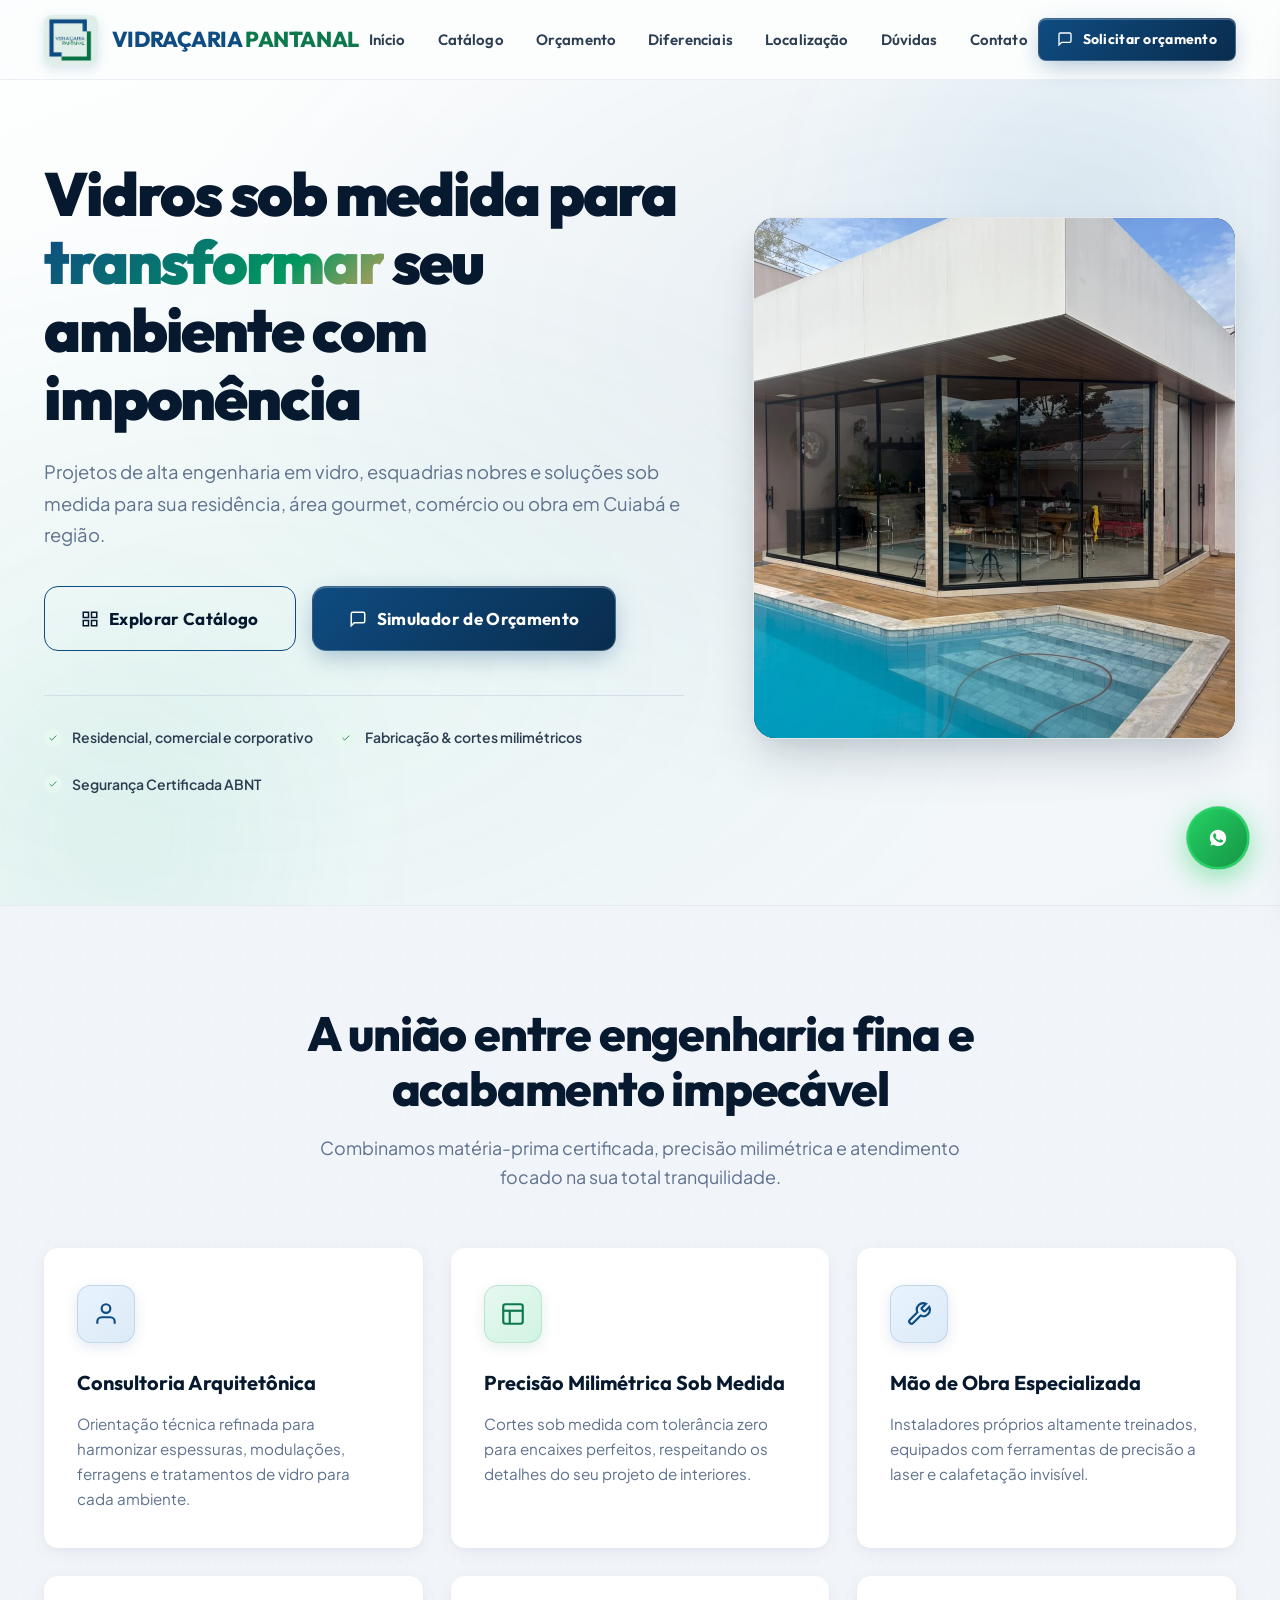
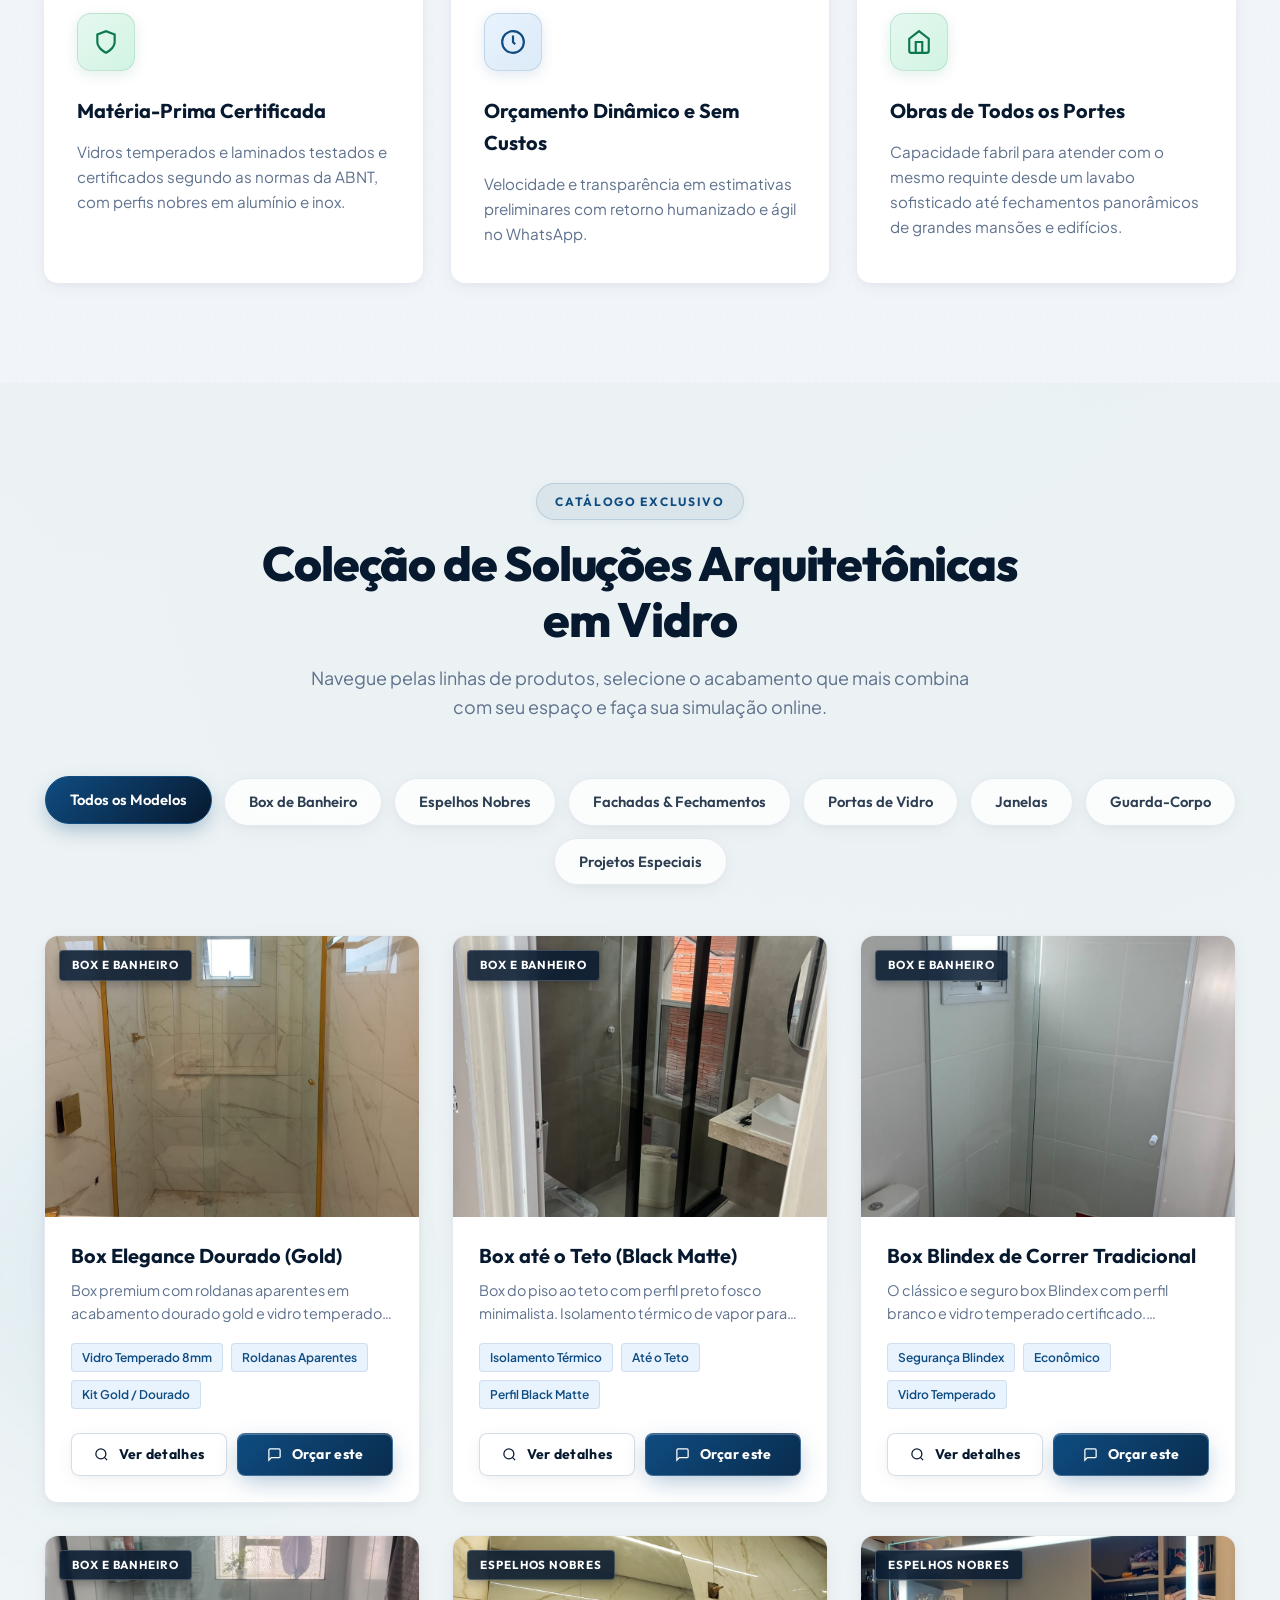
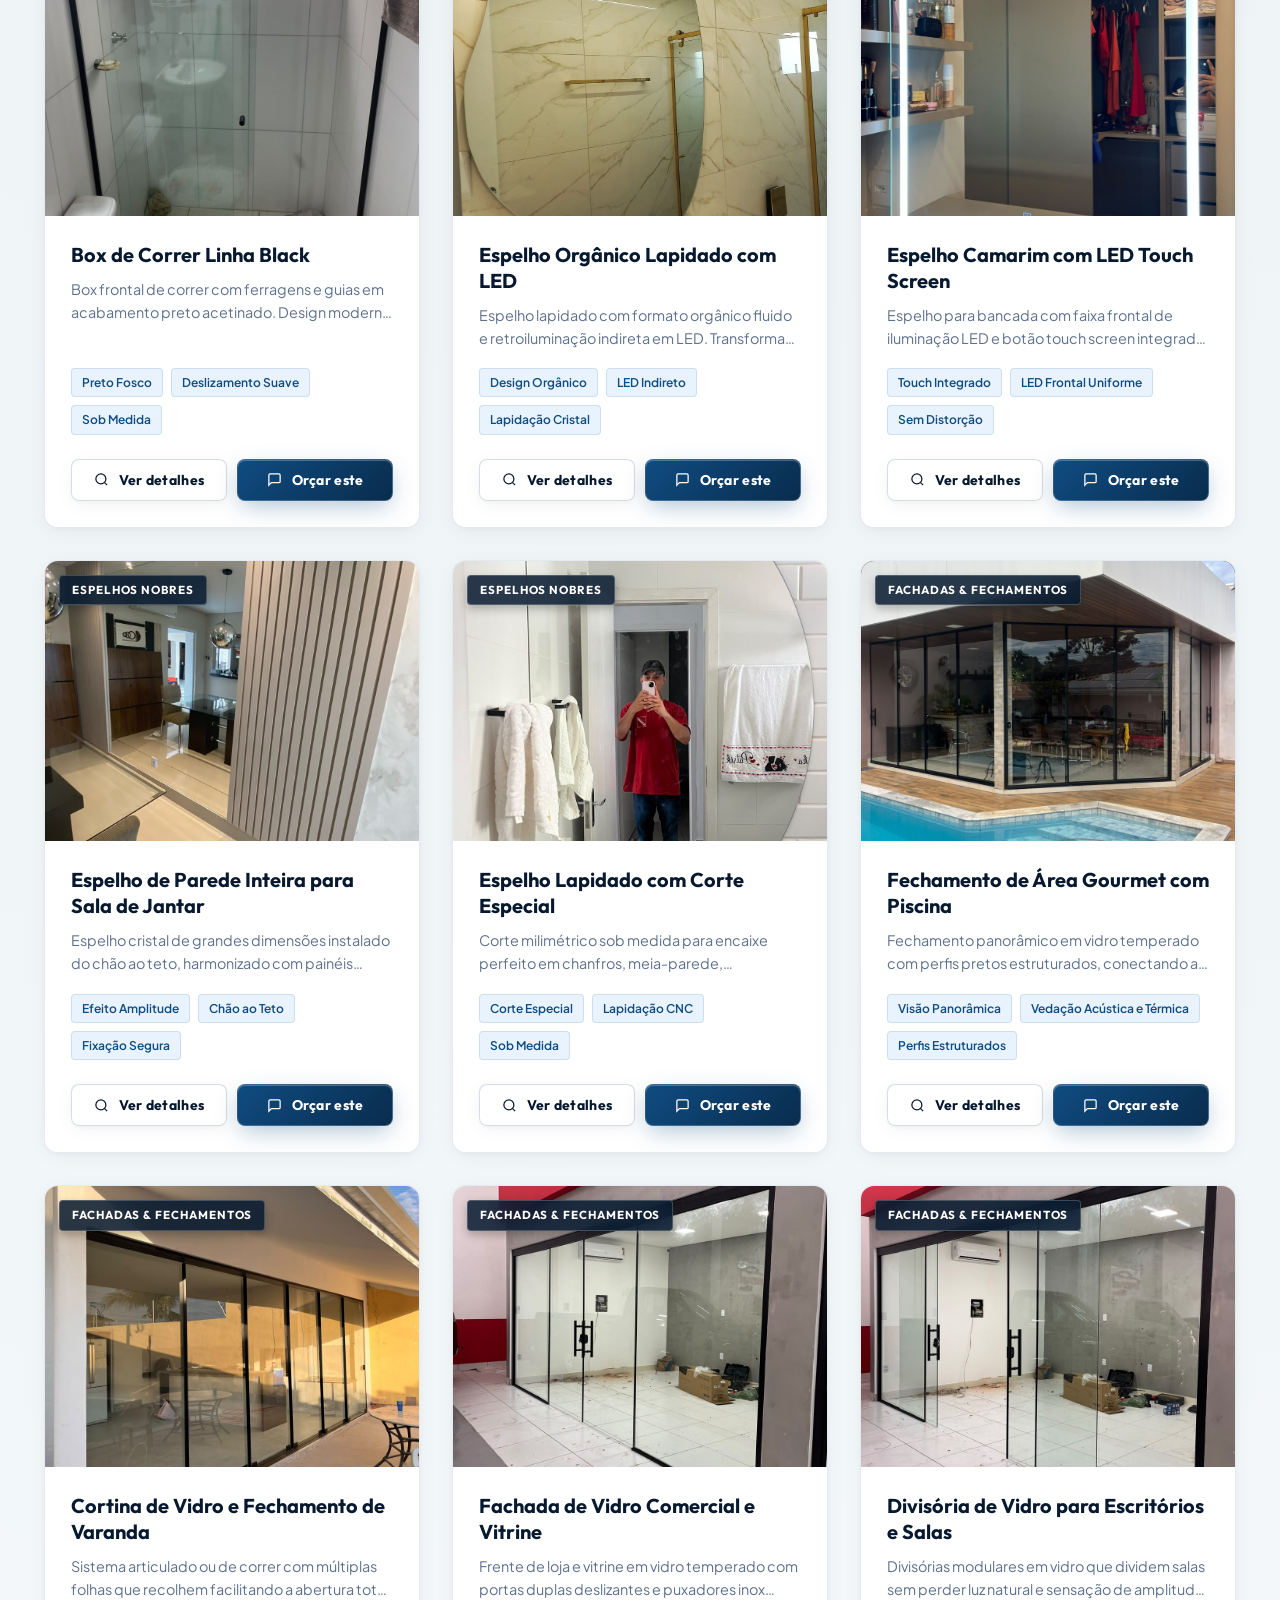
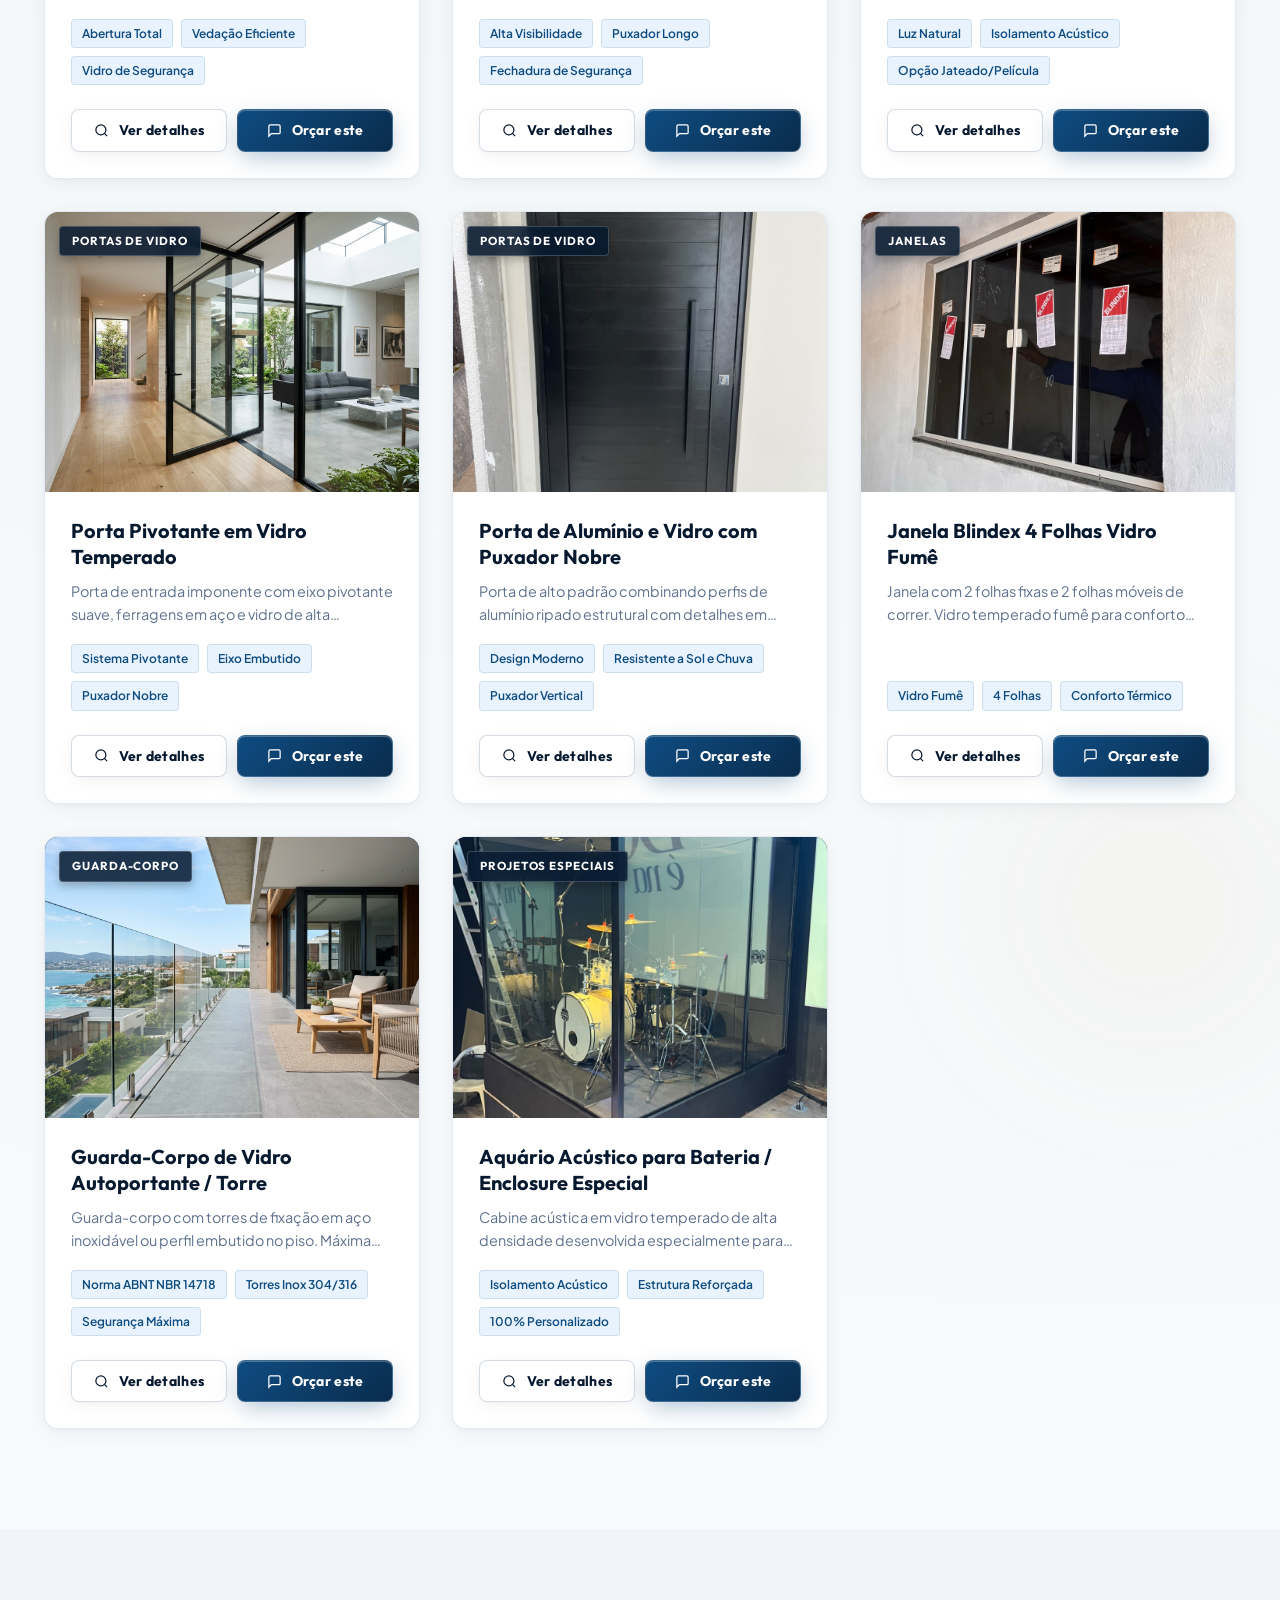
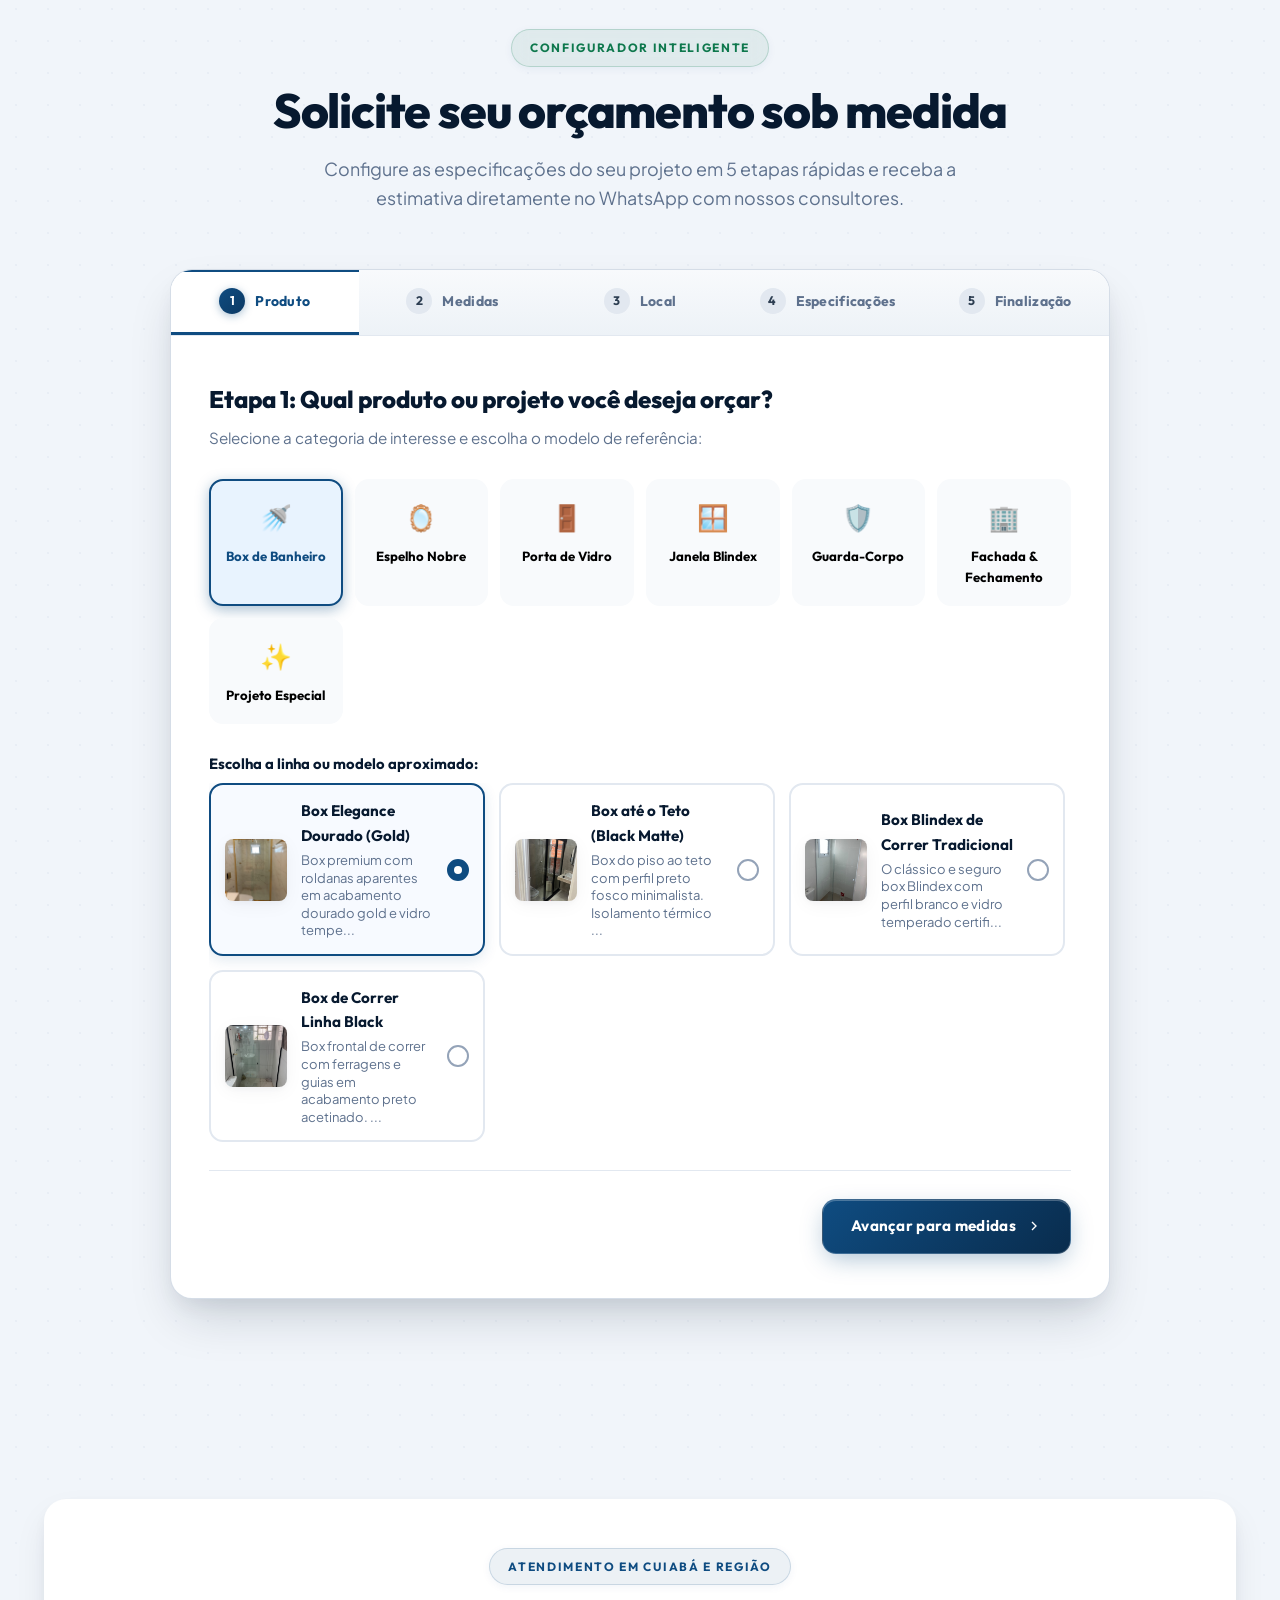
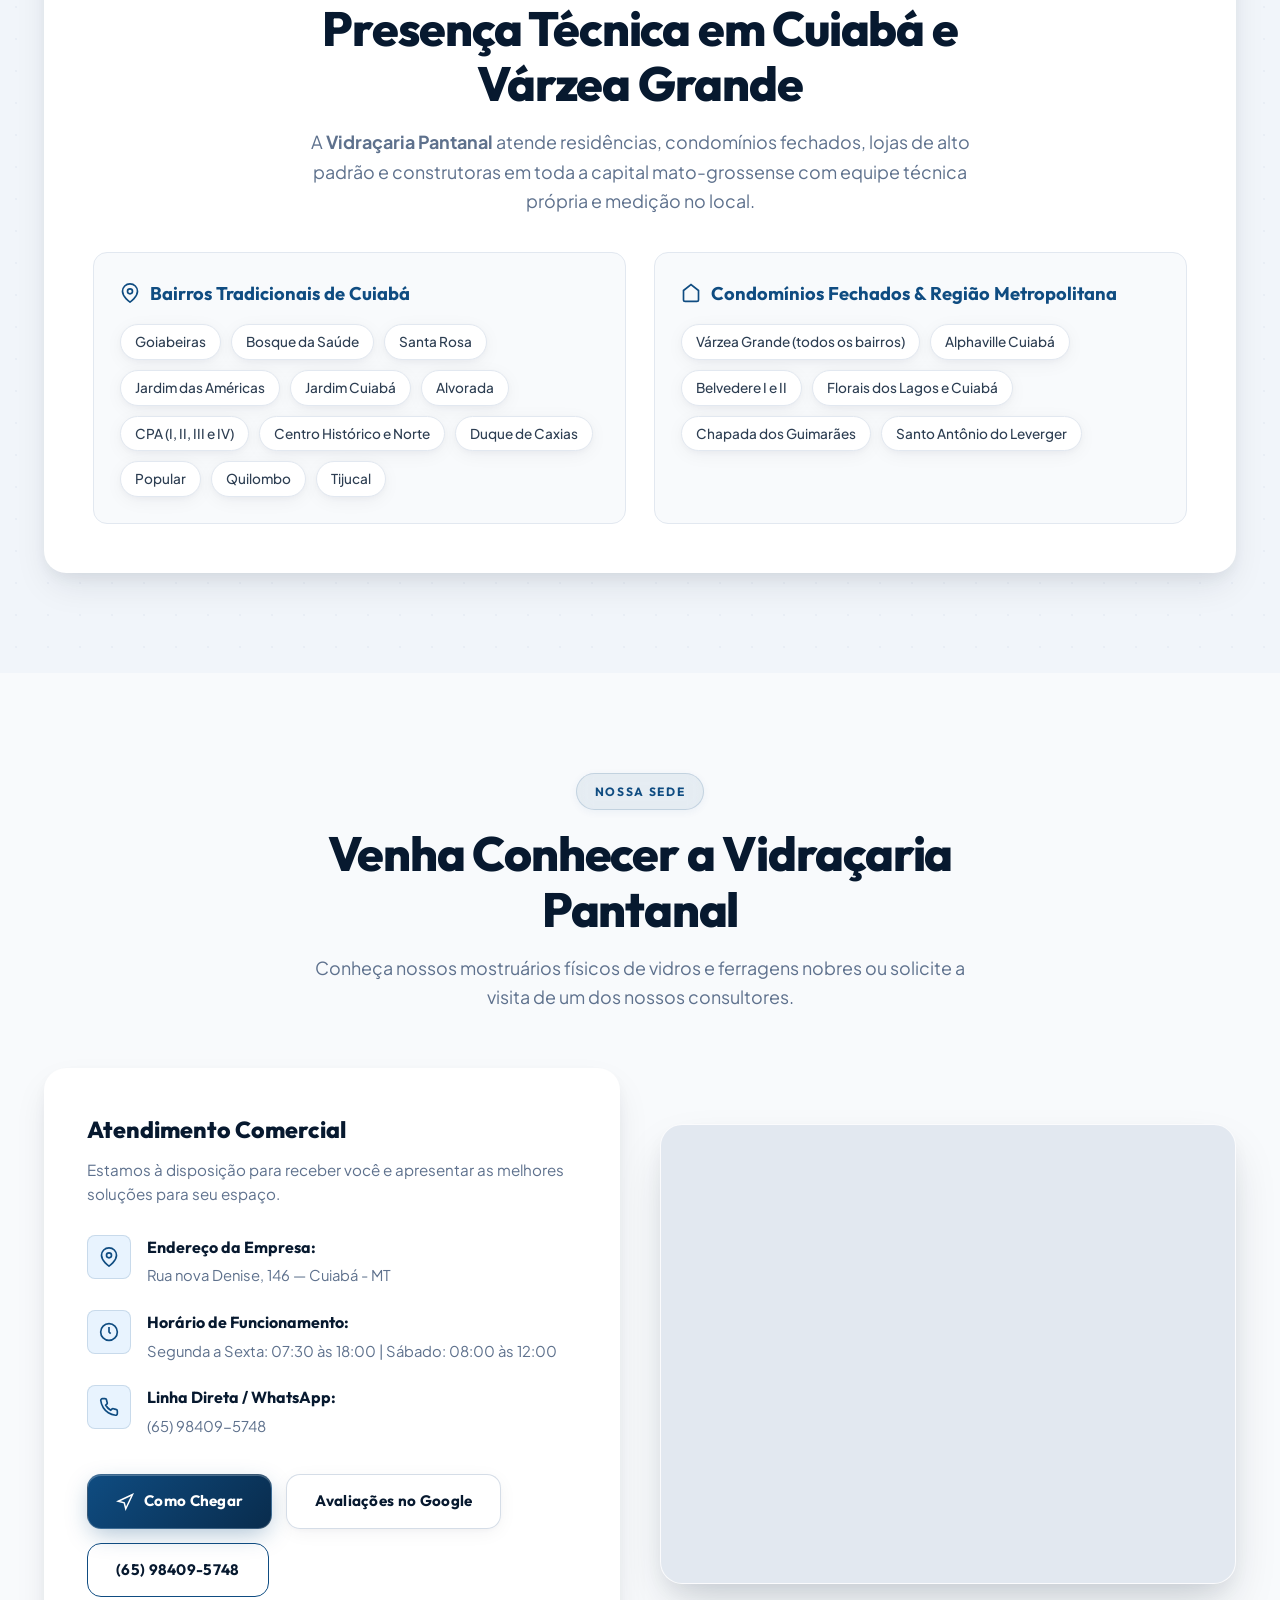
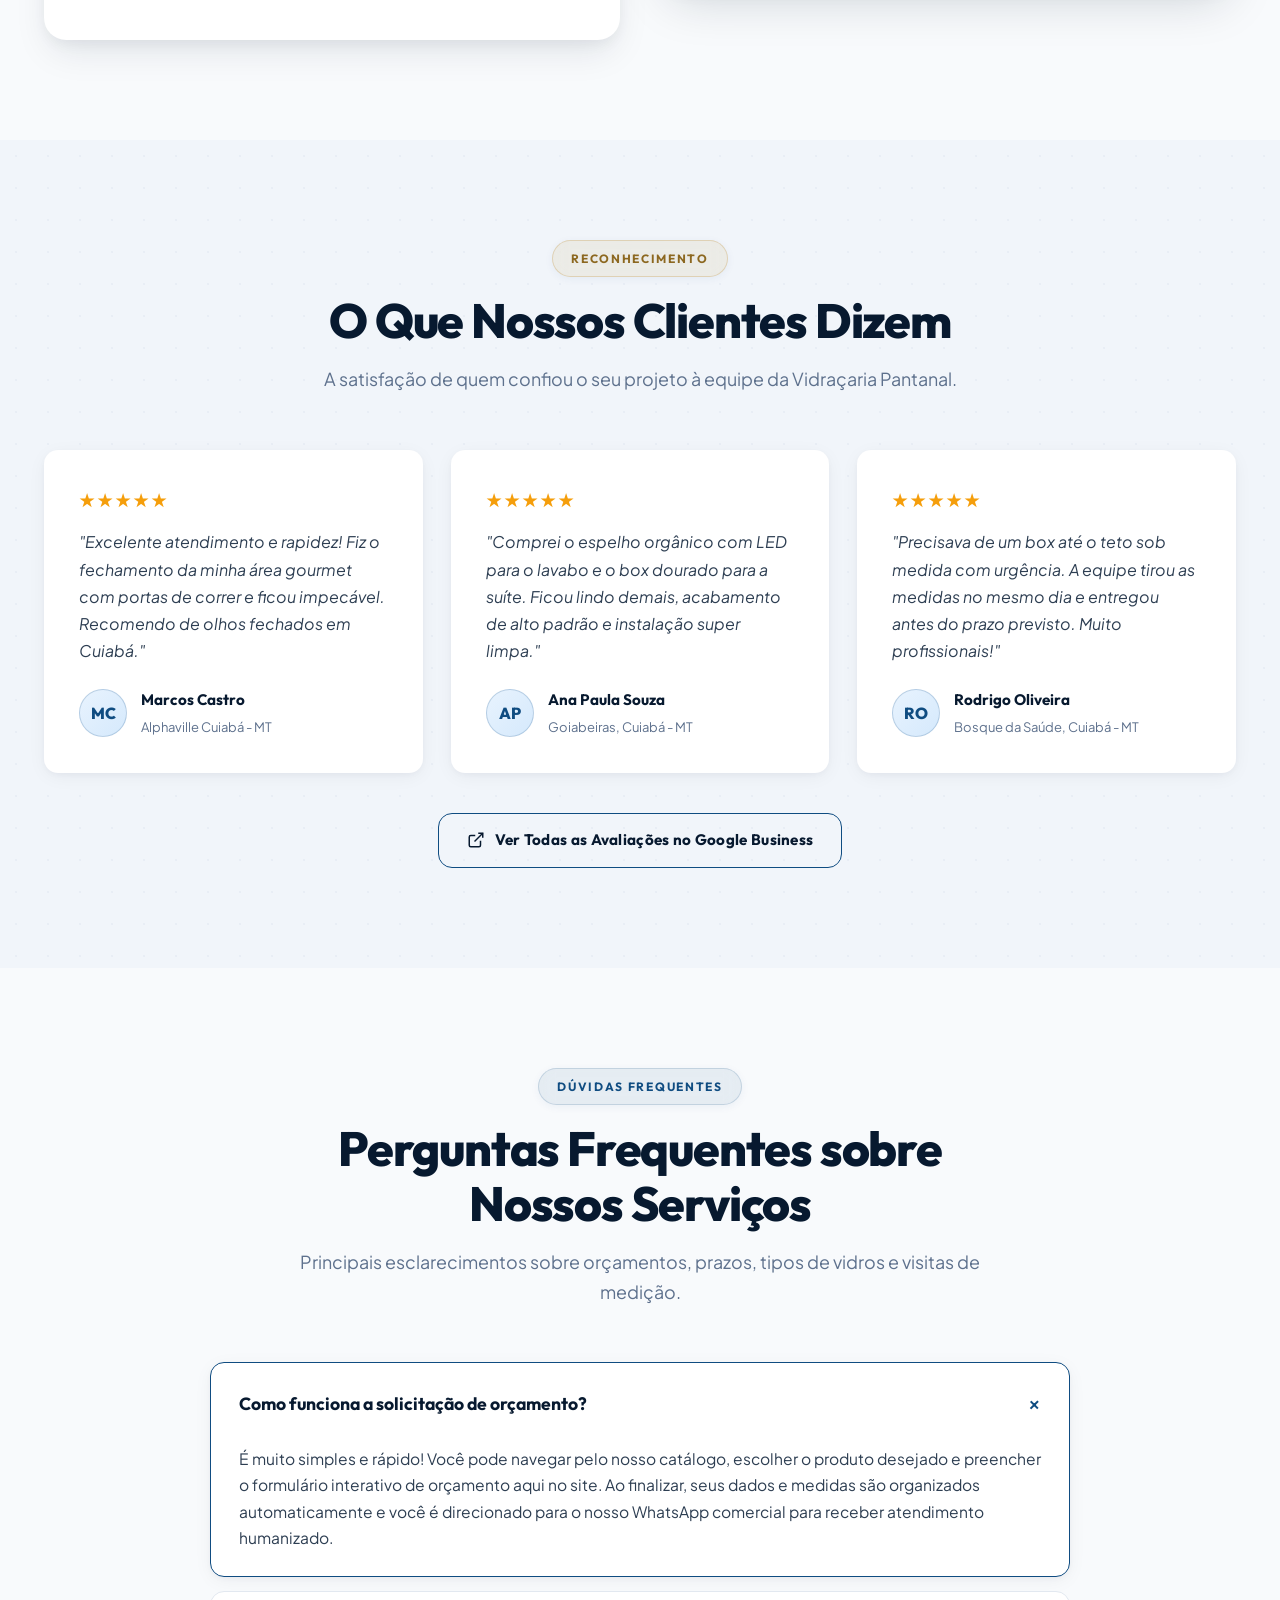
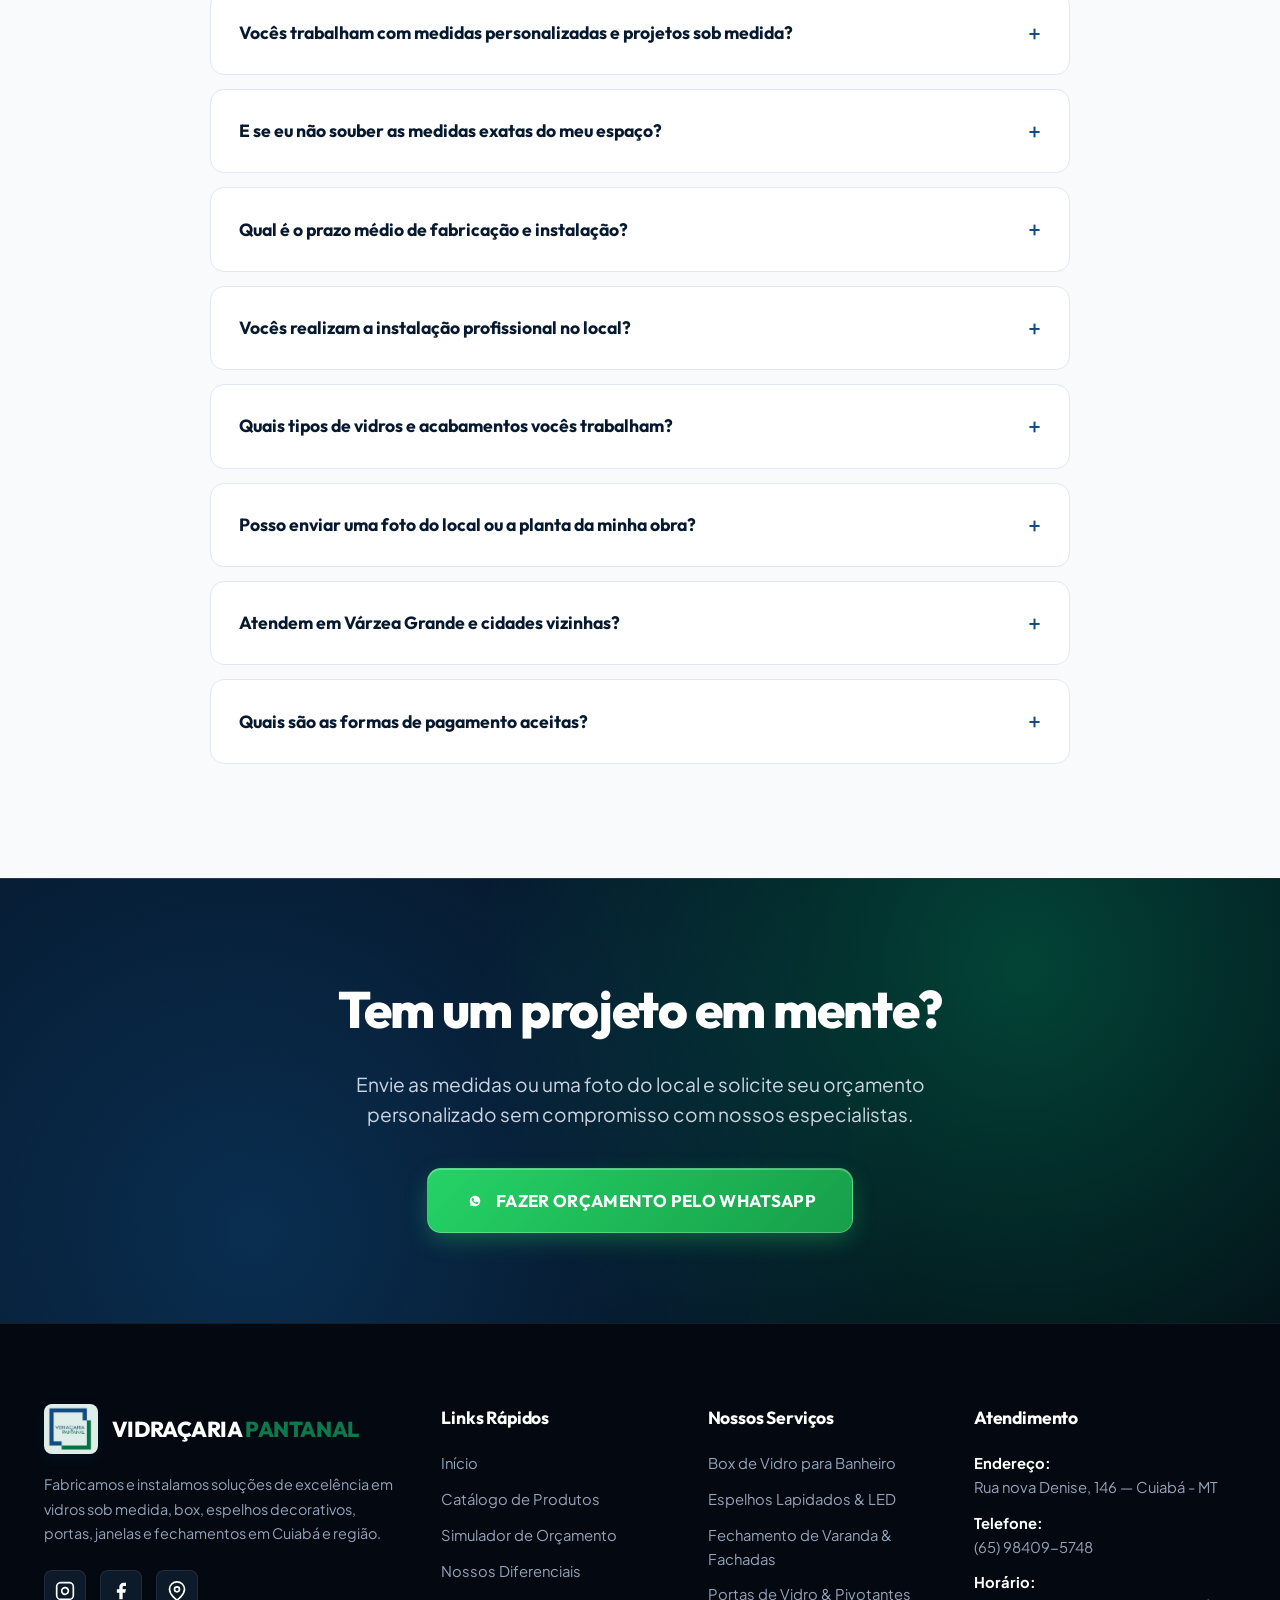
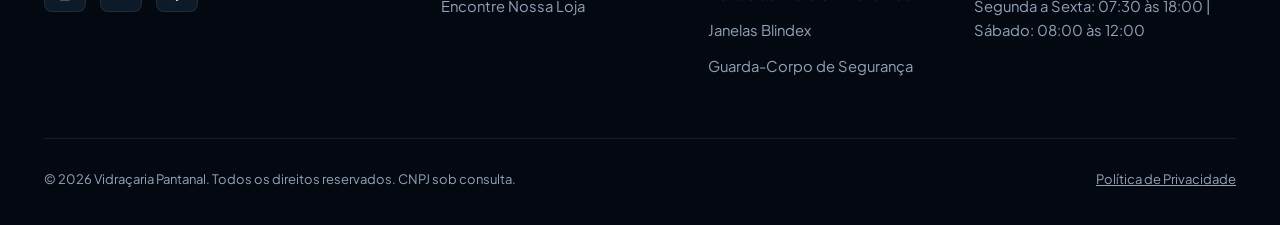
==== commit e8c53a79: "Fix GitHub Pages sitemap and canonical URLs" ====
--- a/index.html
+++ b/index.html
@@ -10,13 +10,13 @@
   <meta name="keywords" content="vidraçaria em cuiaba, box de vidro cuiaba, espelhos sob medida cuiaba, vidro temperado cuiaba, guarda-corpo cuiaba, fachada de vidro cuiaba, blindex cuiaba, vidraçaria pantanal">
   <meta name="author" content="Vidraçaria Pantanal">
   <meta name="robots" content="index, follow">
-  <link rel="canonical" href="https://vidracariapantanal.com.br/">
+  <link rel="canonical" href="https://hygoroli.github.io/vidracaria-pantanal/">
 
   <!-- Open Graph / Redes Sociais -->
   <meta property="og:type" content="business.business">
   <meta property="og:title" content="Vidraçaria Pantanal | Soluções em Vidro Sob Medida em Cuiabá - MT">
   <meta property="og:description" content="Fabricação e instalação de box, espelhos decorativos, portas, janelas e fachadas de vidro em Cuiabá e região. Peça uma estimativa pelo WhatsApp!">
-  <meta property="og:url" content="https://vidracariapantanal.com.br/">
+  <meta property="og:url" content="https://hygoroli.github.io/vidracaria-pantanal/">
   <meta property="og:image" content="assets/images/logo.jpeg">
   <meta property="og:locale" content="pt_BR">
   <meta property="og:site_name" content="Vidraçaria Pantanal">
@@ -44,11 +44,11 @@
     "@graph": [
       {
         "@type": "HomeAndConstructionBusiness",
-        "@id": "https://vidracariapantanal.com.br/#empresa",
+        "@id": "https://hygoroli.github.io/vidracaria-pantanal/#empresa",
         "name": "Vidraçaria Pantanal",
         "image": "assets/images/logo.jpeg",
         "telephone": "+55-65-98409-5748",
-        "url": "https://vidracariapantanal.com.br",
+        "url": "https://hygoroli.github.io/vidracaria-pantanal/",
         "priceRange": "$$",
         "address": {
           "@type": "PostalAddress",
